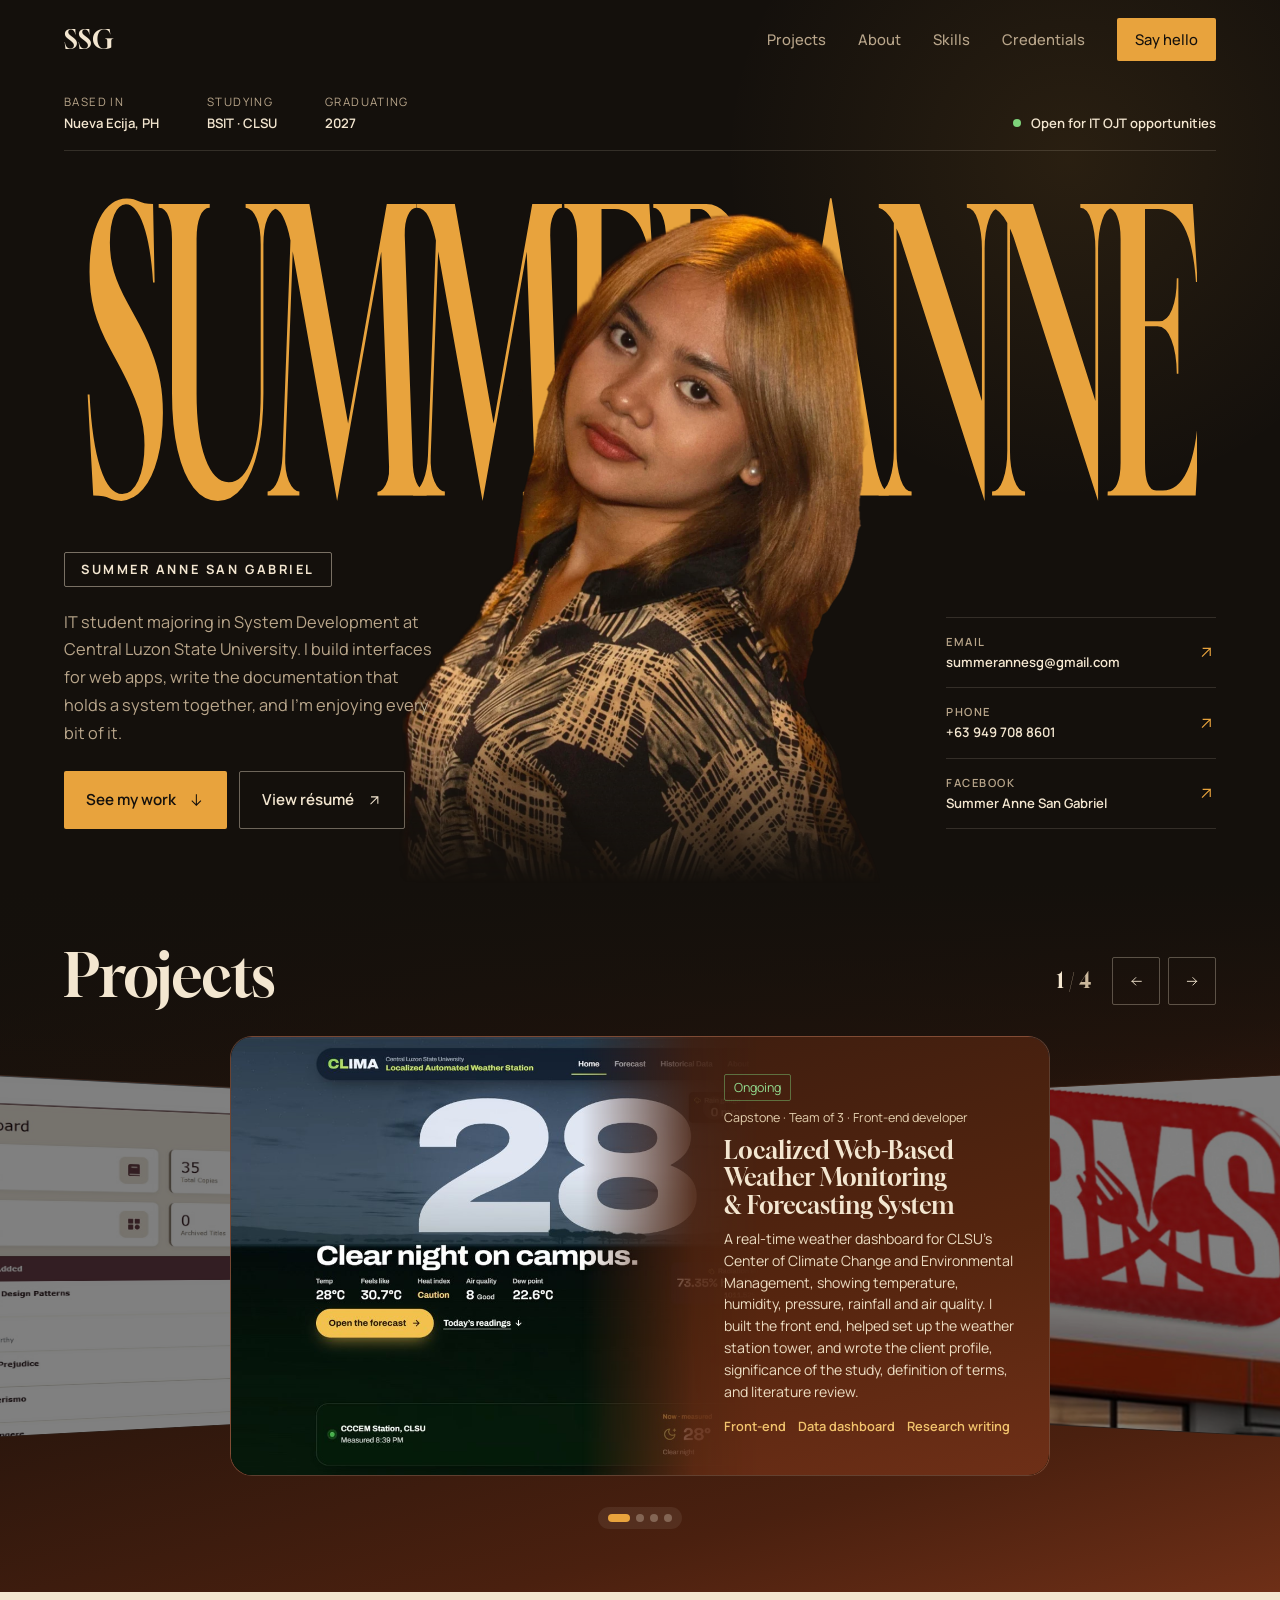
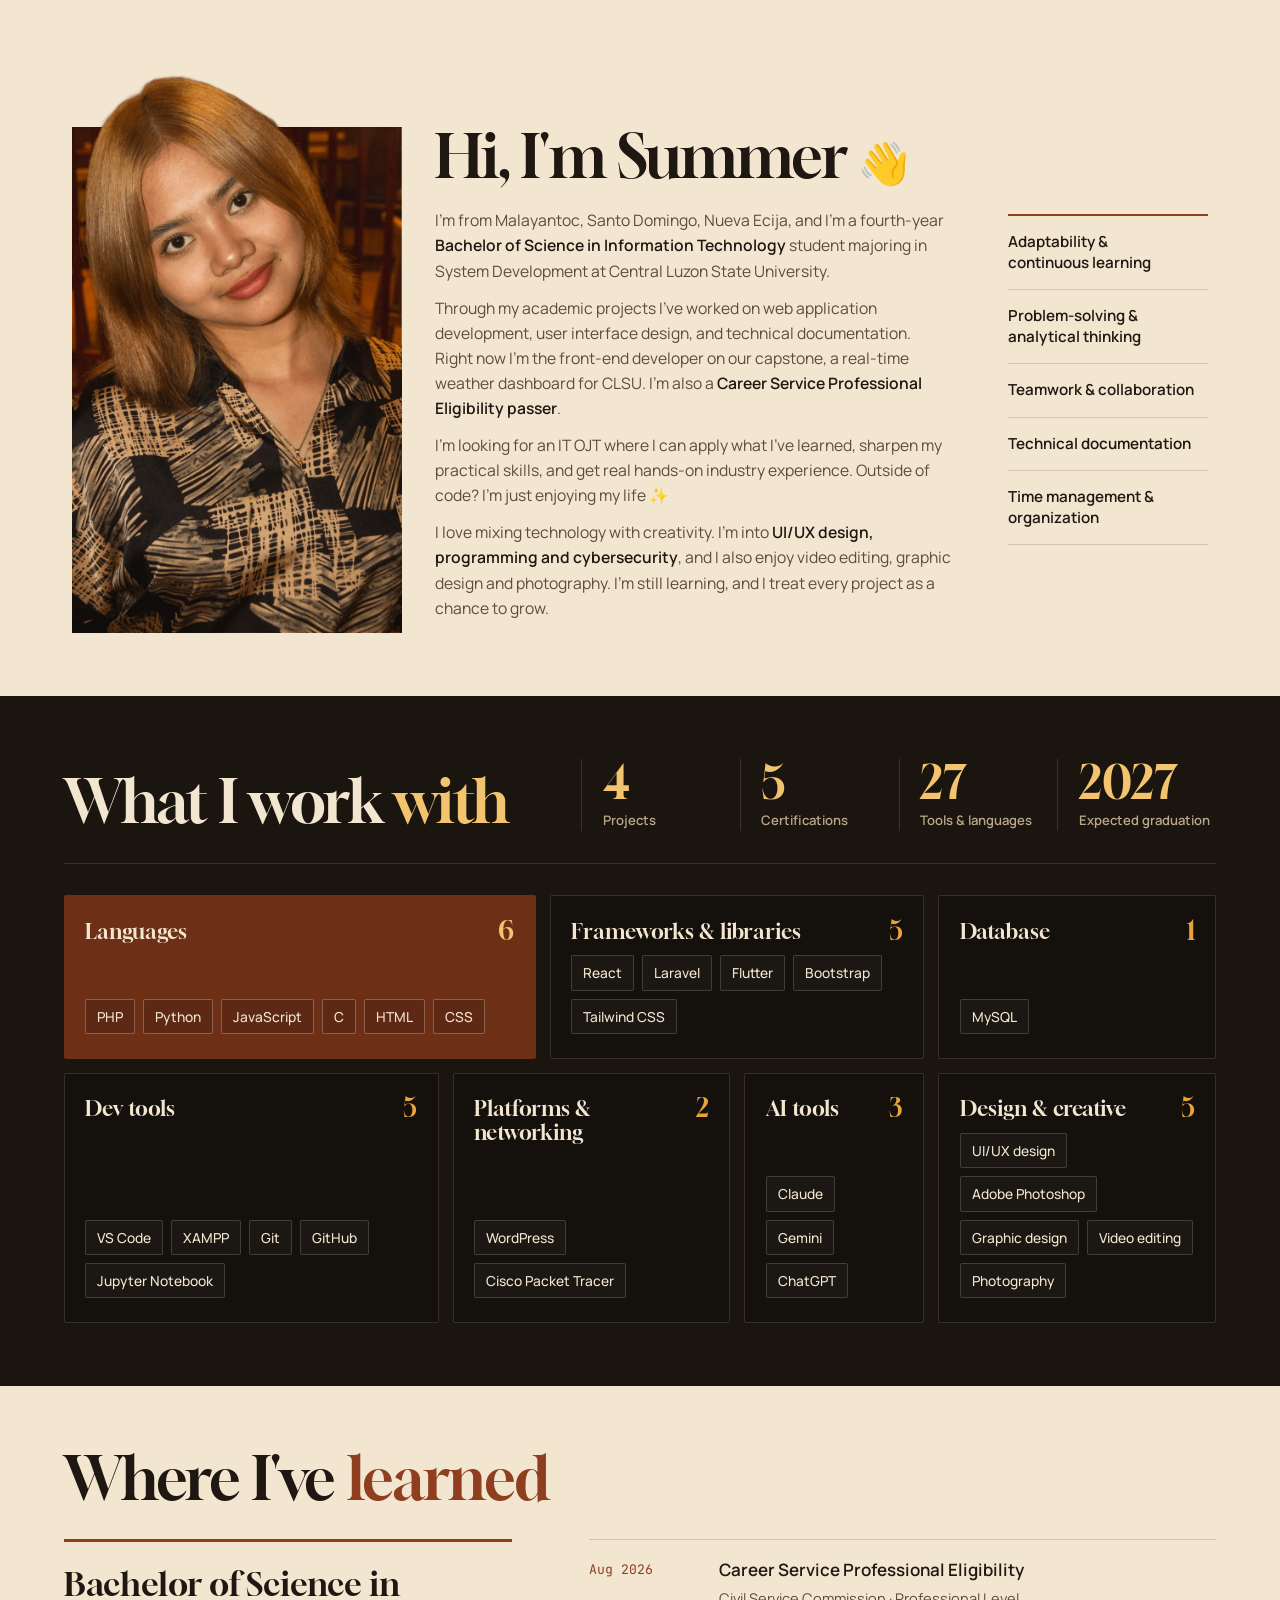
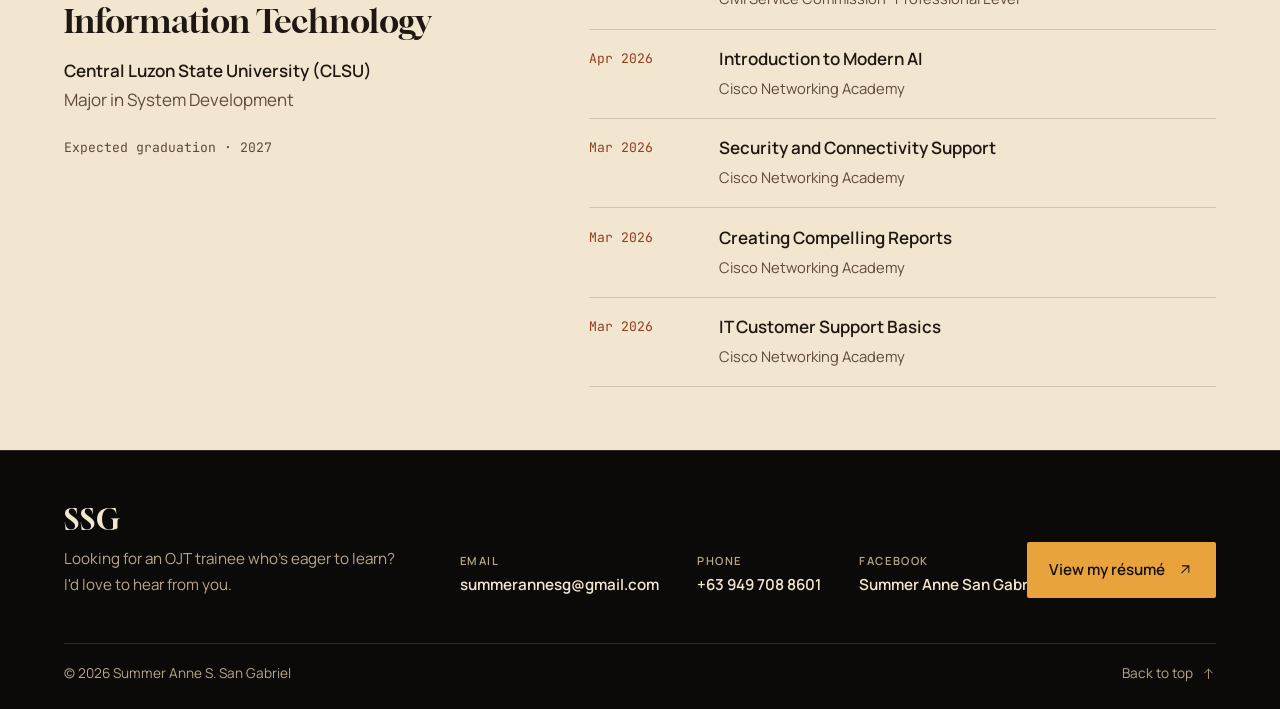
==== public/index.html @ ed19dad7 "." ====
<!doctype html>
<html lang="en">
<head>
  <meta charset="utf-8" />
  <meta name="viewport" content="width=device-width, initial-scale=1" />
  <title>Summer Anne San Gabriel — IT Student</title>
  <meta name="description" content="Portfolio of Summer Anne S. San Gabriel, 4th-year BS Information Technology student (System Development) at Central Luzon State University." />
  <meta property="og:title" content="Summer Anne San Gabriel — IT Student" />
  <meta property="og:description" content="Front-end developer in the making. BSIT, Central Luzon State University." />
  <meta property="og:image" content="images/hero.jpg" />
  <meta name="theme-color" content="#14100c" />
  <link rel="icon" href="data:image/svg+xml,<svg xmlns='http://www.w3.org/2000/svg' viewBox='0 0 64 64'><rect width='64' height='64' rx='14' fill='%2314100c'/><text x='50%25' y='58%25' text-anchor='middle' dominant-baseline='middle' font-family='Georgia,serif' font-size='38' fill='%23e8a33d'>S</text></svg>" />
  <link rel="preconnect" href="https://fonts.googleapis.com" />
  <link rel="preconnect" href="https://fonts.gstatic.com" crossorigin />
  <link href="https://fonts.googleapis.com/css2?family=Gloock&family=Manrope:wght@400;500;600;700&family=JetBrains+Mono:wght@400;500&display=swap" rel="stylesheet" />
  <link rel="stylesheet" href="style.css" />
  <script>document.documentElement.classList.add("js");</script>
</head>
<body>
  <!-- drawn icon set: one 1.5px stroke throughout -->
  <svg width="0" height="0" style="position:absolute" aria-hidden="true">
    <symbol id="i-ne" viewBox="0 0 24 24"><path d="M7 17 17 7M8 7h9v9" fill="none" stroke="currentColor" stroke-width="1.5" stroke-linecap="square"/></symbol>
    <symbol id="i-down" viewBox="0 0 24 24"><path d="M12 4v15M6 13l6 6 6-6" fill="none" stroke="currentColor" stroke-width="1.5" stroke-linecap="square"/></symbol>
    <symbol id="i-up" viewBox="0 0 24 24"><path d="M12 20V5M6 11l6-6 6 6" fill="none" stroke="currentColor" stroke-width="1.5" stroke-linecap="square"/></symbol>
    <symbol id="i-left" viewBox="0 0 24 24"><path d="M20 12H5M11 6l-6 6 6 6" fill="none" stroke="currentColor" stroke-width="1.5" stroke-linecap="square"/></symbol>
    <symbol id="i-right" viewBox="0 0 24 24"><path d="M4 12h15M13 6l6 6-6 6" fill="none" stroke="currentColor" stroke-width="1.5" stroke-linecap="square"/></symbol>
  </svg>

  <a class="skip" href="#projects">Skip to content</a>

  <header class="nav" id="nav">
    <a href="#top" class="brand" aria-label="Summer Anne San Gabriel, back to top">SSG</a>
    <button class="menu-btn" id="menuBtn" aria-label="Open menu" aria-expanded="false" aria-controls="links"><span></span><span></span></button>
    <nav class="links" id="links" aria-label="Main">
      <a href="#projects">Projects</a>
      <a href="#about">About</a>
      <a href="#skills">Skills</a>
      <a href="#credentials">Credentials</a>
      <a href="#contact" class="nav-cta">Say hello</a>
    </nav>
  </header>

  <main id="top">
    <!-- HERO: lantern night -->
    <section class="hero" aria-labelledby="hero-name">
      <dl class="meta">
        <div><dt>Based in</dt><dd>Nueva Ecija, PH</dd></div>
        <div><dt>Studying</dt><dd>BSIT · CLSU</dd></div>
        <div><dt>Graduating</dt><dd>2027</dd></div>
        <div class="status"><dt class="sr-only">Status</dt><dd><span class="dot" aria-hidden="true"></span>Open for IT OJT opportunities</dd></div>
      </dl>

      <div class="hero-title">
      <h1 id="hero-name" class="hero-name">
        <span class="wordmark" aria-hidden="true"><span class="wm-line"><span>S</span><span>U</span><span>M</span><span>M</span><span>E</span><span>R</span></span><span class="wm-line"><span>A</span><span>N</span><span>N</span><span>E</span></span></span>
        <span class="sr-only">Summer Anne San Gabriel</span>
      </h1>
      </div>

      <figure class="hero-photo">
        <img src="images/hero-portrait-2.webp" alt="Summer Anne looking over her shoulder in a black and gold patterned shirt" width="890" height="1235" fetchpriority="high" />
      </figure>

      <ul class="hero-contact" aria-label="Contact shortcuts">
        <li><a href="mailto:summerannesg@gmail.com"><span>Email</span><strong>summerannesg@gmail.com</strong><svg class="ico"><use href="#i-ne"/></svg></a></li>
        <li><a href="tel:+639497088601"><span>Phone</span><strong>+63 949 708 8601</strong><svg class="ico"><use href="#i-ne"/></svg></a></li>
        <li><a href="https://www.facebook.com/summeeerrr" target="_blank" rel="noopener"><span>Facebook</span><strong>Summer Anne San Gabriel</strong><svg class="ico"><use href="#i-ne"/></svg><span class="sr-only"> (opens in a new tab)</span></a></li>
      </ul>

      <div class="hero-copy">
        <p class="title-card" aria-hidden="true">Summer Anne San Gabriel</p>
        <p class="lede">IT student majoring in System Development at Central Luzon State University. I build interfaces for web apps, write the documentation that holds a system together, and I'm enjoying every bit of it.</p>
        <div class="cta">
          <a href="#projects" class="btn btn-solid">See my work <svg class="ico"><use href="#i-down"/></svg></a>
          <a href="SummerAnne_SanGabriel_Resume.pdf" class="btn btn-line" target="_blank" rel="noopener">View résumé <svg class="ico"><use href="#i-ne"/></svg><span class="sr-only"> (opens in a new tab)</span></a>
        </div>
      </div>
    </section>

    <!-- PROJECTS: coverflow card slider -->
    <section class="projects" id="projects" aria-labelledby="projects-h">
      <div class="sec-row">
        <h2 id="projects-h" class="reveal">Projects</h2>
        <div class="slider-controls">
          <p class="slide-count" aria-live="polite"><span id="slideNow">1</span> / 4</p>
          <div class="arrows">
            <button class="arrow" id="slidePrev" aria-label="Previous project" aria-controls="stage"><svg class="ico"><use href="#i-left"/></svg></button>
            <button class="arrow" id="slideNext" aria-label="Next project" aria-controls="stage"><svg class="ico"><use href="#i-right"/></svg></button>
          </div>
        </div>
      </div>
      <div class="stage" id="stage" tabindex="0" aria-roledescription="carousel" aria-label="Projects. Use the arrow keys to move between them.">
        <article class="pcard" role="group" aria-roledescription="slide" aria-label="1 of 4">
          <div class="shot shot-wide"><img src="images/projects/weather.jpg" alt="CLIMA weather dashboard showing live campus readings" loading="lazy" /></div>
          <div class="pcard-body">
            <p class="pmeta"><span class="tag">Ongoing</span> Capstone · Team of 3 · Front-end developer</p>
            <h3>Localized Web-Based Weather Monitoring &amp; Forecasting System</h3>
            <p>A real-time weather dashboard for CLSU's Center of Climate Change and Environmental Management, showing temperature, humidity, pressure, rainfall and air quality. I built the front end, helped set up the weather station tower, and wrote the client profile, significance of the study, definition of terms, and literature review.</p>
            <ul class="stack"><li>Front-end</li><li>Data dashboard</li><li>Research writing</li></ul>
          </div>
        </article>
        <article class="pcard" role="group" aria-roledescription="slide" aria-label="2 of 4">
          <div class="shot"><img src="images/projects/rms.jpg" alt="RMS restaurant logo on a storefront" loading="lazy" /></div>
          <div class="pcard-body">
            <p class="pmeta">Academic · Team of 3 · Sep 2026</p>
            <h3>Basic Restaurant Management System</h3>
            <p>Helped develop the user interface of a restaurant management app, working with my teammates on its implementation.</p>
            <ul class="stack"><li>React</li><li>Laravel</li></ul>
          </div>
        </article>
        <article class="pcard" role="group" aria-roledescription="slide" aria-label="3 of 4">
          <div class="shot shot-type" aria-hidden="true"><span>SRS</span><small>12 modules</small></div>
          <div class="pcard-body">
            <p class="pmeta">SCRUM · Team of 7 · Oct 2025</p>
            <h3>RCRAO Accounting System</h3>
            <p>Documented the System Features section of the SRS for 12 modules, from login with account lockout and role-based access to PDF reports and automated backup.</p>
            <ul class="stack"><li>PHP</li><li>MySQL</li><li>Bootstrap</li><li>Documentation</li></ul>
          </div>
        </article>
        <article class="pcard" role="group" aria-roledescription="slide" aria-label="4 of 4">
          <div class="shot shot-fit"><img src="images/projects/library-dashboard.jpg" alt="Library Management System dashboard with book counts, recently added titles and titles by category" loading="lazy" width="1690" height="823" /></div>
          <div class="pcard-body">
            <p class="pmeta">Individual · Feb 2025</p>
            <h3>Basic Library Management System</h3>
            <p>A PHP library system I built on my own, with login, book management (CRUD), archiving, search and PDF generation.</p>
            <ul class="stack"><li>PHP</li><li>MySQL</li><li>Bootstrap</li></ul>
          </div>
        </article>
      </div>
      <div class="dots" role="group" aria-label="Choose a project"><button class="pip" type="button" aria-label="Show project 1"></button><button class="pip" type="button" aria-label="Show project 2"></button><button class="pip" type="button" aria-label="Show project 3"></button><button class="pip" type="button" aria-label="Show project 4"></button></div>
    </section>

    <!-- ABOUT: first daylight band -->
    <section class="about band-day" id="about" aria-labelledby="about-h">
      <figure class="about-photo reveal">
        <img class="pop-frame" src="images/about.jpg" alt="" loading="lazy" width="1000" height="1500" />
        <img class="pop-cut" src="images/about-cutout.webp" alt="Smiling portrait of Summer Anne" loading="lazy" width="1000" height="1500" />
      </figure>
      <div class="about-text">
        <h2 id="about-h" class="reveal">Hi, I'm Summer <span class="wave" aria-hidden="true">👋</span></h2>
        <p>I'm from Malayantoc, Santo Domingo, Nueva Ecija, and I'm a fourth-year <strong>Bachelor of Science in Information Technology</strong> student majoring in System Development at Central Luzon State University.</p>
        <p>Through my academic projects I've worked on web application development, user interface design, and technical documentation. Right now I'm the front-end developer on our capstone, a real-time weather dashboard for CLSU. I'm also a <strong>Career Service Professional Eligibility passer</strong>.</p>
        <p>I'm looking for an IT OJT where I can apply what I've learned, sharpen my practical skills, and get real hands-on industry experience. Outside of code? I'm just enjoying my life ✨</p>
        <p>I love mixing technology with creativity. I'm into <strong>UI/UX design, programming and cybersecurity</strong>, and I also enjoy video editing, graphic design and photography. I'm still learning, and I treat every project as a chance to grow.</p>
      </div>
      <ul class="traits">
        <li>Adaptability &amp; continuous learning</li>
        <li>Problem-solving &amp; analytical thinking</li>
        <li>Teamwork &amp; collaboration</li>
        <li>Technical documentation</li>
        <li>Time management &amp; organization</li>
        </ul>
    </section>

    <!-- SKILLS + real counts -->
    <section class="skills" id="skills" aria-labelledby="skills-h">
      <div class="skills-top">
        <h2 id="skills-h" class="reveal">What I work <em>with</em></h2>
        <dl class="counts" aria-label="At a glance">
          <div><dt>Projects</dt><dd>4</dd></div>
          <div><dt>Certifications</dt><dd>5</dd></div>
          <div><dt>Tools &amp; languages</dt><dd>27</dd></div>
          <div><dt>Expected graduation</dt><dd>2027</dd></div>
        </dl>
      </div>
      <div class="bento-grid">
        <article class="bento b-lang"><h3>Languages</h3><p class="bento-n" aria-hidden="true">6</p><ul class="tags"><li>PHP</li><li>Python</li><li>JavaScript</li><li>C</li><li>HTML</li><li>CSS</li></ul></article>
        <article class="bento b-fw"><h3>Frameworks &amp; libraries</h3><p class="bento-n" aria-hidden="true">5</p><ul class="tags"><li>React</li><li>Laravel</li><li>Flutter</li><li>Bootstrap</li><li>Tailwind CSS</li></ul></article>
        <article class="bento b-db"><h3>Database</h3><p class="bento-n" aria-hidden="true">1</p><ul class="tags"><li>MySQL</li></ul></article>
        <article class="bento b-dev"><h3>Dev tools</h3><p class="bento-n" aria-hidden="true">5</p><ul class="tags"><li>VS Code</li><li>XAMPP</li><li>Git</li><li>GitHub</li><li>Jupyter Notebook</li></ul></article>
        <article class="bento b-plat"><h3>Platforms &amp; networking</h3><p class="bento-n" aria-hidden="true">2</p><ul class="tags"><li>WordPress</li><li>Cisco Packet Tracer</li></ul></article>
        <article class="bento b-ai"><h3>AI tools</h3><p class="bento-n" aria-hidden="true">3</p><ul class="tags"><li>Claude</li><li>Gemini</li><li>ChatGPT</li></ul></article>
        <article class="bento b-design"><h3>Design &amp; creative</h3><p class="bento-n" aria-hidden="true">5</p><ul class="tags"><li>UI/UX design</li><li>Adobe Photoshop</li><li>Graphic design</li><li>Video editing</li><li>Photography</li></ul></article>
      </div>
    </section>

    <!-- CREDENTIALS: second daylight band -->
    <section class="credentials band-day" id="credentials" aria-labelledby="cred-h">
      <h2 id="cred-h" class="reveal">Where I've <em>learned</em></h2>
      <div class="cred-grid">
        <article class="edu reveal">
          <h3>Bachelor of Science in Information Technology</h3>
          <p class="school">Central Luzon State University (CLSU)</p>
          <p>Major in System Development</p>
          <p class="grad">Expected graduation · 2027</p>
        </article>
        <ol class="timeline">
          <li><time datetime="2026-08">Aug 2026</time><div><strong>Career Service Professional Eligibility</strong><span>Civil Service Commission · Professional Level</span></div></li>
          <li><time datetime="2026-04">Apr 2026</time><div><strong>Introduction to Modern AI</strong><span>Cisco Networking Academy</span></div></li>
          <li><time datetime="2026-03">Mar 2026</time><div><strong>Security and Connectivity Support</strong><span>Cisco Networking Academy</span></div></li>
          <li><time datetime="2026-03">Mar 2026</time><div><strong>Creating Compelling Reports</strong><span>Cisco Networking Academy</span></div></li>
          <li><time datetime="2026-03">Mar 2026</time><div><strong>IT Customer Support Basics</strong><span>Cisco Networking Academy</span></div></li>
        </ol>
      </div>
    </section>

  </main>

  <!-- FOOTER: contact details and résumé -->
  <footer class="footer" id="contact" aria-label="Contact">
    <div class="footer-top">
      <div class="footer-intro">
        <p class="foot-mark" aria-hidden="true">SSG</p>
        <p class="foot-lede">Looking for an OJT trainee who's eager to learn? I'd love to hear from you.</p>
      </div>
      <ul class="foot-links">
        <li><a href="mailto:summerannesg@gmail.com"><span>Email</span><strong>summerannesg@gmail.com</strong></a></li>
        <li><a href="tel:+639497088601"><span>Phone</span><strong>+63 949 708 8601</strong></a></li>
        <li><a href="https://www.facebook.com/summeeerrr" target="_blank" rel="noopener"><span>Facebook</span><strong>Summer Anne San Gabriel</strong><span class="sr-only"> (opens in a new tab)</span></a></li>
      </ul>
      <a href="SummerAnne_SanGabriel_Resume.pdf" class="btn btn-solid foot-cv" target="_blank" rel="noopener">View my résumé <svg class="ico"><use href="#i-ne"/></svg><span class="sr-only"> (opens in a new tab)</span></a>
    </div>
    <div class="footer-bar">
      <p>© <span id="year">2026</span> Summer Anne S. San Gabriel</p>
      <a href="#top">Back to top <svg class="ico"><use href="#i-up"/></svg></a>
    </div>
  </footer>

  <script src="script.js"></script>
</body>
</html>
---- public/style.css ----
/* ===== Golden-hour palette, pulled from the photos ===== */
:root {
  /* night */
  --night: #14100c;        /* espresso night */
  --night-2: #1b1510;
  --night-3: #0c0a08;      /* night street */
  --cream: #f3e6d0;        /* shirt print cream */
  --muted: #b9a68b;
  --amber: #e8a33d;        /* lantern glow */
  --gold: #f2c46d;         /* her hair */
  --line: rgba(243, 230, 208, 0.14);
  /* day */
  --day: #f3e6d0;
  --day-ink: #1f1711;
  --day-muted: #5e4a37;
  --rust: #b5532c;         /* lipstick / wood */
  --rust-ink: #8f3e1f;     /* rust that reads on cream */
  --day-line: rgba(31, 23, 17, 0.16);
  --day-warm: #ead7b8;     /* sunlit stone, the contact photo's ground */
  --ember: #6e2f17;        /* deep rust band */

  --display: "Gloock", Georgia, serif;
  --sans: "Manrope", system-ui, sans-serif;
  --mono: "JetBrains Mono", ui-monospace, monospace;
  --pad: clamp(20px, 5vw, 80px);
  --max: 1440px;
  --ease: cubic-bezier(.16, 1, .3, 1);
  --sec-y: clamp(40px, 7svh, 84px);  /* section padding scales with screen height so each band fits one screen */
}

* { box-sizing: border-box; margin: 0; padding: 0; }
html { scroll-behavior: smooth; scroll-padding-top: 64px; overflow-x: clip; scrollbar-color: var(--amber) var(--night-3); }
body {
  background: var(--night);
  color: var(--cream);
  font-family: var(--sans);
  font-size: 17px;
  line-height: 1.7;
  overflow-x: clip;
  -webkit-font-smoothing: antialiased;
}
img { display: block; max-width: 100%; height: auto; }
p, li, dd { text-wrap: pretty; }
a { color: inherit; text-decoration: none; }
ul, ol { list-style: none; }
em { font-style: normal; color: var(--gold); }
strong { font-weight: 600; }
::selection { background: var(--amber); color: var(--night); }
:focus-visible { outline: 2px solid var(--amber); outline-offset: 3px; }
.band-day :focus-visible { outline-color: var(--rust-ink); }
.sr-only { position: absolute; width: 1px; height: 1px; overflow: hidden; clip: rect(0 0 0 0); white-space: nowrap; }
.skip { position: absolute; left: 12px; top: -60px; z-index: 200; background: var(--amber); color: var(--night); padding: 10px 16px; font-weight: 600; }
.skip:focus { top: 12px; }
.ico { width: 1.1em; height: 1.1em; flex: none; }

h1, h2, h3, h4 { text-wrap: balance; }
h2 {
  font-family: var(--display); font-weight: 400;
  font-size: clamp(2.2rem, min(4.6vw, 8.5svh), 4.25rem); line-height: 1; letter-spacing: -.02em;
}

/* ===== Nav ===== */
.nav {
  position: fixed; top: 0; left: 0; right: 0; z-index: 50;
  display: flex; align-items: center; justify-content: space-between;
  padding: 18px var(--pad);
  transition: background .4s var(--ease), padding .4s var(--ease), border-color .4s;
  border-bottom: 1px solid transparent;
}
.nav.scrolled {
  background: rgba(20, 16, 12, .9);
  backdrop-filter: blur(10px); -webkit-backdrop-filter: blur(10px);
  border-color: var(--line); padding-block: 12px;
}
.brand { font-family: var(--display); font-size: 1.6rem; line-height: 1; letter-spacing: .04em; color: var(--cream); }
.brand:hover { color: var(--gold); }
.links { display: flex; gap: 32px; align-items: center; font-size: .92rem; font-weight: 500; }
.links a { color: var(--muted); transition: color .2s; text-underline-offset: 6px; }
.links a:hover { color: var(--cream); text-decoration: underline; text-decoration-color: var(--amber); }
.links .nav-cta { color: var(--night); background: var(--amber); padding: 9px 18px; border-radius: 2px; }
.links .nav-cta:hover { color: var(--night); background: var(--gold); text-decoration: none; }
.menu-btn { display: none; background: none; border: 0; width: 40px; height: 40px; cursor: pointer; position: relative; }
.menu-btn span { position: absolute; left: 8px; right: 8px; height: 2px; background: var(--cream); transition: transform .3s var(--ease), top .3s var(--ease); }
.menu-btn span:first-child { top: 15px; } .menu-btn span:last-child { top: 24px; }
.menu-btn[aria-expanded="true"] span:first-child { top: 19px; transform: rotate(45deg); }
.menu-btn[aria-expanded="true"] span:last-child { top: 19px; transform: rotate(-45deg); }

/* ===== Buttons ===== */
.btn {
  display: inline-flex; align-items: center; gap: 12px;
  padding: 15px 22px; border-radius: 2px; font-weight: 600; font-size: .95rem;
  transition: background .25s, color .25s, border-color .25s;
}
.btn .ico { transition: transform .35s var(--ease); }
.btn:hover .ico { transform: translateY(3px); }
.btn-solid { background: var(--amber); color: var(--night); }
.btn-solid:hover { background: var(--gold); }
.btn-line { border: 1px solid rgba(243, 230, 208, .4); color: var(--cream); }
.btn-line:hover { border-color: var(--gold); color: var(--gold); }

/* ===== Hero: lantern night ===== */
.hero {
  position: relative; max-width: var(--max); margin-inline: auto;
  padding: 76px var(--pad) 0;
  display: grid; grid-template-columns: repeat(12, minmax(0, 1fr)); column-gap: 24px;
  grid-template-rows: auto auto auto 1fr;
  align-content: start;
}
.hero::before { /* the lantern's spill, warm and off-center like the photo */
  content: ""; position: absolute; inset: 0 0 0 auto; width: 55%; z-index: -1;
  background: radial-gradient(70% 55% at 70% 18%, rgba(232, 163, 61, .10), transparent 70%);
}
.meta {
  grid-column: 1 / -1; display: flex; flex-wrap: wrap; gap: 12px 48px;
  padding: 16px 0; border-bottom: 1px solid var(--line); margin-bottom: clamp(18px, 2.4vw, 32px);
  font-size: .82rem;
}
.meta dt { color: var(--muted); font-size: .72rem; text-transform: uppercase; letter-spacing: .12em; }
.meta dd { color: var(--cream); font-weight: 600; }
.meta .status { margin-left: auto; align-self: end; }
.meta .status dd { display: inline-flex; align-items: center; gap: 10px; }
.dot { width: 8px; height: 8px; border-radius: 50%; background: #7ed37a; }

.hero-title { /* the wordmark and San Gabriel travel together; San Gabriel hangs off the wordmark's right end */
  grid-column: 1 / -1; grid-row: 2; justify-self: center;
  display: flex; flex-direction: column; align-items: flex-end;
}
.hero-name { position: relative; z-index: 1; font-weight: 400; text-align: center; }
.wordmark { /* SUMMER ANNE on one line across the hero, sized by width or height, whichever is tighter */
  display: block; font-family: var(--display); color: var(--amber); white-space: nowrap;
  font-size: clamp(3.5rem, min(12.4vw, 25svh), 11.2rem); line-height: .8; letter-spacing: -.035em;
  /* stretched tall so the name reaches down to the description; script.js measures the gap and sets --sy */
  transform: scaleY(var(--sy, 1)); transform-origin: center top; margin-bottom: var(--wm-extra, 0px);
}
.wm-line { display: inline-block; overflow: hidden; padding-top: .04em; white-space: nowrap; }
.wm-line + .wm-line { margin-left: .14em; }
.wm-line span { display: inline-block; }

.hero-photo { /* cutout portrait centred in front of the wordmark, like a magazine cover */
  grid-column: 4 / 10; grid-row: 2 / 5; position: relative; z-index: 2;
  margin-top: clamp(16px, 3.5svh, 40px); align-self: end; justify-self: center;
}
.hero-photo img {
  display: block; height: calc(100svh - 230px); min-height: 380px; max-height: 760px; width: auto; max-width: 100%;
  object-fit: contain; object-position: center bottom;
  /* shoulders dissolve into the night so the hero flows into Projects */
  -webkit-mask-image: linear-gradient(#000 76%, transparent 100%); mask-image: linear-gradient(#000 76%, transparent 100%);
}
.title-card { /* outlined name plate sitting on top of the description */
  display: inline-block; margin-bottom: clamp(14px, 2.4svh, 22px);
  padding: 9px 16px; border: 1px solid rgba(243, 230, 208, .45); border-radius: 2px; background: transparent;
  font-family: var(--sans); font-weight: 700; font-size: .8rem; line-height: 1.2;
  letter-spacing: .2em; text-transform: uppercase; color: var(--cream); white-space: nowrap;
}
.hero-copy { grid-column: 1 / 5; grid-row: 3 / 5; align-self: end; position: relative; z-index: 3; margin-bottom: clamp(32px, 6svh, 64px); }
.hero-contact { /* contact shortcuts, mirroring the description on the left */
  grid-column: 10 / -1; grid-row: 3 / 5; align-self: end; justify-self: end; position: relative; z-index: 3;
  width: min(100%, 290px); margin-bottom: clamp(32px, 6svh, 64px); border-top: 1px solid var(--line);
}
.hero-contact a {
  display: grid; grid-template-columns: 1fr auto; column-gap: 12px; align-items: center;
  padding: clamp(9px, 1.6svh, 14px) 0; border-bottom: 1px solid var(--line); transition: color .25s;
}
.hero-contact span { grid-column: 1; font-size: .7rem; font-weight: 600; text-transform: uppercase; letter-spacing: .14em; color: var(--muted); }
.hero-contact strong { grid-column: 1; font-weight: 600; font-size: clamp(.82rem, 1vw, .92rem); color: var(--cream); white-space: nowrap; transition: color .25s; }
.hero-contact .ico { grid-column: 2; grid-row: 1 / 3; color: var(--amber); transition: transform .35s var(--ease); }
.hero-contact a:hover strong { color: var(--gold); }
.hero-contact a:hover .ico { transform: translate(3px, -3px); }
.lede { max-width: 30em; color: var(--muted); font-size: 1.02rem; margin-bottom: 24px; }
.cta { display: flex; flex-wrap: wrap; gap: 12px; }

/* short laptop screens: keep the cover and both actions above the fold */
@media (min-width: 961px) and (max-height: 780px) {
  .hero { padding-top: 68px; }
  .meta { padding-block: 12px; margin-bottom: 14px; }
  .lede { margin-bottom: 18px; font-size: .98rem; }
}

/* load moment: wordmark rises letter by letter, portrait rises into the light */
@media (prefers-reduced-motion: no-preference) {
  .wm-line span { animation: rise 1.1s var(--ease) both; }
  .wm-line span:nth-child(2) { animation-delay: .06s; }
  .wm-line span:nth-child(3) { animation-delay: .12s; }
  .wm-line span:nth-child(4) { animation-delay: .18s; }
  .wm-line span:nth-child(5) { animation-delay: .24s; }
  .wm-line span:nth-child(6) { animation-delay: .30s; }
  .wm-line + .wm-line span { animation-delay: .36s; }
  .wm-line + .wm-line span:nth-child(2) { animation-delay: .42s; }
  .wm-line + .wm-line span:nth-child(3) { animation-delay: .48s; }
  .wm-line + .wm-line span:nth-child(4) { animation-delay: .54s; }
  .hero-photo img { animation: settle 1.6s var(--ease) both; }
  .title-card, .lede, .cta { animation: fade 1s var(--ease) .55s both; }
  .lede { animation-delay: .65s; } .cta { animation-delay: .75s; }
}
@keyframes rise { from { transform: translateY(105%); } to { transform: none; } }
@keyframes settle { from { transform: translateY(4%); filter: brightness(.55); } to { transform: none; filter: none; } }
@keyframes fade { from { opacity: 0; transform: translateY(14px); } to { opacity: 1; transform: none; } }

/* ===== Daylight bands ===== */
.band-day { background: var(--day); color: var(--day-ink); }
.band-day em { color: var(--rust-ink); }
.band-day ::selection { background: var(--rust-ink); color: var(--day); }

/* About */
.about { /* photo left, story in the middle, strengths on the right; centred as one block */
  display: grid; grid-template-columns: minmax(0, 390px) minmax(0, 560px) minmax(0, 240px); justify-content: center;
  gap: clamp(28px, 3.4vw, 64px); align-items: center;
  padding: calc(var(--sec-y) + clamp(40px, 8svh, 80px)) var(--pad) var(--sec-y); /* room for the head that pops above the frame */
}
.about-photo img { width: 100%; object-fit: cover; object-position: center 22%; }
/* pop-out: the photo's own background is the frame, cut lower; the cutout of her sits on top, so her head rises out of it */
/* the frame matches the description's height exactly; both layers share one taller box so the cutout's head rises above it */
.about-photo { position: relative; align-self: stretch; min-height: 320px; }
.about-photo .pop-frame, .about-photo .pop-cut { position: absolute; left: 0; right: 0; bottom: 0; top: -26%; height: 126%; }
.about-photo .pop-frame { clip-path: inset(20.635% 0 0 0); } /* 26 / 126: the visible frame starts at the description's top */
.about-photo img { object-position: center 4%; }
.about-text { max-width: 560px; }
@media (min-width: 961px) and (max-width: 1400px) {
  .about { grid-template-columns: minmax(0, 330px) minmax(0, 540px) minmax(0, 200px); gap: clamp(26px, 2.6vw, 40px); }
}
.about-text p { max-width: 62ch; }
.about-text h2 { margin-bottom: clamp(16px, 2.5svh, 26px); }
.about-text p { color: var(--day-muted); margin-bottom: 12px; font-size: .98rem; line-height: 1.6; }
.about-text strong { color: var(--day-ink); }
.wave { display: inline-block; font-size: .7em; transform-origin: 70% 70%; }
@media (prefers-reduced-motion: no-preference) {
  .about-text h2.in .wave { animation: wave 1.8s ease-in-out .4s 2; }
}
@keyframes wave { 0%, 60%, 100% { transform: rotate(0); } 10%, 30% { transform: rotate(14deg); } 20% { transform: rotate(-8deg); } }
.traits { align-self: center; border-top: 2px solid var(--rust-ink); }
.traits li { padding: clamp(10px, 1.8svh, 16px) 0; border-bottom: 1px solid var(--day-line); font-weight: 600; font-size: .95rem; line-height: 1.35; color: var(--day-ink); }

/* ===== Skills: heading + real counts on top, tool groups in columns ===== */
.skills { background: var(--night-2); padding: var(--sec-y) var(--pad); }
.skills > * { max-width: var(--max); margin-inline: auto; }
.skills-top {
  display: grid; grid-template-columns: minmax(0, 5fr) minmax(0, 7fr); gap: 24px clamp(32px, 5vw, 80px);
  align-items: end; padding-bottom: clamp(20px, 3.5svh, 36px); margin-bottom: clamp(20px, 3.5svh, 36px);
  border-bottom: 1px solid var(--line);
}
.counts { display: grid; grid-template-columns: repeat(4, minmax(0, 1fr)); }
.counts div { display: flex; flex-direction: column-reverse; gap: 4px; padding-left: clamp(12px, 1.6vw, 24px); border-left: 1px solid var(--line); }
.counts dd { font-family: var(--display); font-size: clamp(2rem, min(3.6vw, 7svh), 3.4rem); line-height: 1; color: var(--gold); font-variant-numeric: lining-nums; }
.counts dt { font-size: .82rem; font-weight: 600; color: var(--muted); }
.bento-grid {
  display: grid; grid-template-columns: repeat(12, minmax(0, 1fr)); gap: 14px;
}
.bento {
  position: relative; display: flex; flex-direction: column; gap: 12px;
  background: var(--night); border: 1px solid var(--line); border-radius: 2px;
  padding: clamp(16px, 2.6svh, 24px) clamp(16px, 1.6vw, 24px); transition: border-color .3s;
}
.bento:hover { border-color: rgba(232, 163, 61, .45); }
.bento h3 { font-family: var(--display); font-weight: 400; font-size: 1.3rem; line-height: 1.15; color: var(--cream); padding-right: 2.5em; }
.bento-n { position: absolute; top: clamp(14px, 2.4svh, 22px); right: clamp(16px, 1.6vw, 24px); font-family: var(--display); font-size: 1.6rem; line-height: 1; color: var(--amber); }
.tags { display: flex; flex-wrap: wrap; gap: 8px; margin-top: auto; }
.tags li { padding: 5px 11px; border: 1px solid rgba(243, 230, 208, .18); border-radius: 2px; font-size: .86rem; font-weight: 500; color: var(--cream); background: rgba(243, 230, 208, .03); }
/* sizes follow how much each group holds */
.b-lang   { grid-column: span 5; background: var(--ember); border-color: transparent; }
.b-lang .bento-n { color: var(--gold); }
.b-lang .tags li { border-color: rgba(243, 230, 208, .3); background: rgba(20, 16, 12, .18); }
.b-fw     { grid-column: span 4; }
.b-db     { grid-column: span 3; }
.b-dev    { grid-column: span 4; }
.b-plat   { grid-column: span 3; }
.b-ai     { grid-column: span 2; }
.b-design { grid-column: span 3; }

/* ===== Projects: card slider ===== */
.projects {
  /* starts exactly on the hero's espresso so the two sections read as one surface, then warms toward ember */
  background:
    linear-gradient(180deg, var(--night) 0%, rgba(20, 16, 12, 0) 30%),
    linear-gradient(165deg, var(--night) 0%, #24140c 45%, #4a200f 80%, var(--ember) 100%);
  padding: var(--sec-y) var(--pad);
}
.projects > * { max-width: var(--max); margin-inline: auto; }
.sec-row { display: flex; flex-wrap: wrap; justify-content: space-between; align-items: end; gap: 16px 32px; margin-bottom: clamp(18px, 3svh, 32px); }
.slider-controls { display: flex; align-items: center; gap: 20px; }
.slide-count { font-family: var(--display); font-size: 1.3rem; color: #cbb89c; font-variant-numeric: lining-nums; }
.slide-count span { color: var(--cream); }
.arrows { display: flex; gap: 8px; }
.arrow {
  width: 48px; height: 48px; display: grid; place-items: center; border-radius: 2px;
  border: 1px solid rgba(243, 230, 208, .3); background: transparent; color: var(--cream); cursor: pointer;
  transition: background .2s, color .2s, border-color .2s, opacity .2s;
}
.arrow:hover:not(:disabled) { background: var(--amber); color: var(--night); border-color: var(--amber); }
.arrow:disabled { opacity: .3; cursor: default; }

/* coverflow stage: one card in front, neighbours tilted behind it */
.projects { overflow: hidden; }
.stage {
  --cw: min(880px, 64vw);
  display: grid; perspective: 1600px; outline: none; touch-action: pan-y; user-select: none;
  padding-block: 4px;
}
.stage img { -webkit-user-drag: none; pointer-events: none; }
.stage:focus-visible .pcard[data-pos="0"] { outline: 2px solid var(--amber); outline-offset: 4px; }
.pcard {
  grid-area: 1 / 1; justify-self: center; width: var(--cw);
  position: relative; display: grid; grid-template-columns: minmax(0, 54fr) minmax(0, 46fr);
  min-height: min(440px, calc(100svh - 2 * var(--sec-y) - 200px));
  background: linear-gradient(165deg, #3d1d0f, var(--ember)); border: 1px solid rgba(243, 230, 208, .16); border-radius: 22px; overflow: hidden;
  transition: transform .7s var(--ease), filter .7s var(--ease), opacity .7s var(--ease), border-color .3s;
  transform-style: preserve-3d; backface-visibility: hidden;
}
.pcard[data-pos="0"] { z-index: 3; }
.pcard-body { transition: opacity .5s var(--ease); }
.pcard:not([data-pos="0"]) .pcard-body { opacity: 0; }
.pcard[data-pos="-1"], .pcard[data-pos="1"] { z-index: 2; cursor: pointer; filter: brightness(.5) saturate(.85); }
.pcard[data-pos="-1"] { transform: translateX(-56%) scale(.78) rotateY(24deg); }
.pcard[data-pos="1"]  { transform: translateX(56%) scale(.78) rotateY(-24deg); }
.pcard[data-pos="-1"]:hover, .pcard[data-pos="1"]:hover { filter: brightness(.7) saturate(.9); }
.pcard[data-pos="2"], .pcard[data-pos="-2"] { z-index: 1; opacity: 0; pointer-events: none; transform: scale(.65); }
.pcard[data-pos="0"]:hover { border-color: rgba(232, 163, 61, .45); }
.dots {
  display: flex; gap: 6px; width: max-content; margin: clamp(16px, 3svh, 28px) auto 0;
  padding: 7px 10px; border-radius: 99px; background: rgba(243, 230, 208, .08);
}
.pip { width: 8px; height: 8px; border: 0; border-radius: 99px; background: rgba(243, 230, 208, .3); cursor: pointer; padding: 0; transition: width .4s var(--ease), background .3s; }
.pip[aria-current="true"] { width: 22px; background: var(--amber); }
.pip:hover:not([aria-current="true"]) { background: rgba(243, 230, 208, .6); }
@media (prefers-reduced-motion: reduce) { .pcard, .pip { transition: none; } }
.shot { position: absolute; inset: 0; overflow: hidden; background: #0f0b08; }
.shot img { width: 100%; height: 100%; object-fit: cover; transition: transform .8s var(--ease); }
.shot-wide img { object-position: 20% top; }
.shot-fit img { object-position: left top; }
.shot-type {
  display: grid; place-content: center; text-align: center; gap: 4px; padding-right: 46%;
  background: radial-gradient(120% 90% at 20% 30%, #8a3d1d, var(--ember) 60%); color: var(--cream);
}
.shot-type span { font-family: var(--display); font-size: clamp(3rem, 5vw, 4.5rem); line-height: 1; }
.shot-type small { font-size: .78rem; text-transform: uppercase; letter-spacing: .14em; color: #f0dcc0; }
.pcard[data-pos="0"]:hover .shot img { transform: scale(1.04); }
.pcard-body {
  position: relative; grid-column: 2; display: flex; flex-direction: column; justify-content: center;
  padding: clamp(18px, 3svh, 32px) clamp(20px, 2.4vw, 36px) clamp(18px, 3svh, 32px) clamp(28px, 4vw, 64px);
}
.pcard-body::before { /* the overlay: picture fades into a dark panel behind the text */
  content: ""; position: absolute; inset: 0 0 0 -24%; z-index: -1;
  background: linear-gradient(165deg, #3d1d0f 0%, #55250f 55%, var(--ember) 100%);
  -webkit-mask-image: linear-gradient(90deg, transparent 0%, rgba(0, 0, 0, .9) 24%, #000 38%);
  mask-image: linear-gradient(90deg, transparent 0%, rgba(0, 0, 0, .9) 24%, #000 38%);
}
.pcard-body { isolation: isolate; }
.pmeta { font-size: .78rem; color: #e3cfae; margin: 0 0 8px; display: flex; flex-wrap: wrap; gap: 6px 8px; align-items: center; }
.tag { padding: 2px 9px; border: 1px solid rgba(126, 211, 122, .45); color: #93dc8f; border-radius: 2px; }
.pcard h3 { font-family: var(--display); font-weight: 400; font-size: clamp(1.3rem, min(1.9vw, 4svh), 1.8rem); line-height: 1.12; margin-bottom: 10px; color: var(--cream); }
.pcard-body > p:not(.pmeta) { color: #ecdcc2; font-size: .88rem; line-height: 1.55; }
.stack { display: flex; flex-wrap: wrap; gap: 4px 12px; padding-top: 14px; font-size: .8rem; font-weight: 600; color: var(--gold); }

/* ===== Credentials: daylight ===== */
.credentials { padding: var(--sec-y) var(--pad); }
.credentials > * { max-width: var(--max); margin-inline: auto; }
.credentials h2 { margin-bottom: clamp(18px, 3.5svh, 36px); }
.cred-grid { display: grid; grid-template-columns: minmax(0, 5fr) minmax(0, 7fr); gap: clamp(32px, 6vw, 100px); align-items: start; }
.edu { border-top: 3px solid var(--rust-ink); padding-top: 24px; }
.edu h3 { font-family: var(--display); font-weight: 400; font-size: clamp(1.6rem, 2.6vw, 2.3rem); line-height: 1.1; margin-bottom: 18px; }
.edu p { color: var(--day-muted); }
.edu .school { color: var(--day-ink); font-weight: 600; }
.grad { margin-top: 22px; font-family: var(--mono); font-size: .82rem; }
.timeline { border-top: 1px solid var(--day-line); }
.timeline li { display: grid; grid-template-columns: 110px 1fr; gap: 20px; padding: clamp(10px, 1.7svh, 16px) 0; border-bottom: 1px solid var(--day-line); }
.timeline time { font-family: var(--mono); font-size: .82rem; color: var(--rust-ink); padding-top: 3px; font-variant-numeric: tabular-nums; }
.timeline strong { display: block; color: var(--day-ink); }
.timeline span { color: var(--day-muted); font-size: .92rem; }

/* ===== Footer: contact details and résumé ===== */
.footer {
  background: var(--night-3); color: var(--muted); border-top: 1px solid var(--line);
  padding: clamp(36px, 6svh, 64px) max(var(--pad), (100% - var(--max)) / 2) 24px;
}
.footer-top {
  display: grid; grid-template-columns: minmax(0, 4fr) minmax(0, 6fr) auto; gap: 24px clamp(28px, 4vw, 64px); align-items: end;
}
.foot-mark { font-family: var(--display); font-size: 1.8rem; line-height: 1; letter-spacing: .04em; color: var(--cream); margin-bottom: 12px; }
.foot-lede { font-size: .95rem; max-width: 30em; }
.foot-links { display: grid; grid-template-columns: repeat(3, auto); justify-content: start; gap: 12px clamp(24px, 3vw, 48px); }
.foot-links a { display: flex; flex-direction: column; gap: 2px; }
.foot-links span { font-size: .7rem; font-weight: 600; text-transform: uppercase; letter-spacing: .14em; }
.foot-links strong { font-weight: 600; font-size: .95rem; color: var(--cream); white-space: nowrap; transition: color .25s; }
.foot-links a:hover strong { color: var(--gold); }
.footer-bar {
  display: flex; justify-content: space-between; align-items: center; flex-wrap: wrap; gap: 12px 24px;
  margin-top: clamp(28px, 5svh, 48px); padding-top: 18px; border-top: 1px solid var(--line); font-size: .85rem;
}
.footer-bar a { display: inline-flex; align-items: center; gap: 8px; }
.footer-bar a:hover { color: var(--amber); }

/* ===== Scroll reveal: visible by default, enhanced only with JS ===== */
@media (prefers-reduced-motion: no-preference) {
  .js .reveal { opacity: 0; transition: opacity 1s var(--ease); }
  .js .reveal.in { opacity: 1; }
}
@media (prefers-reduced-motion: reduce) { html { scroll-behavior: auto; } }

/* ===== Responsive ===== */
@media (max-width: 960px) {
  .hero { grid-template-columns: minmax(0, 1fr); grid-template-rows: none; min-height: 0; padding-bottom: 56px; }
  .hero-title { display: contents; }
  .hero-name, .hero-photo, .hero-copy { grid-column: 1; }
  .hero-name { grid-row: 2; }
  .wordmark { font-size: clamp(3.5rem, 19.5vw, 11rem); white-space: normal; letter-spacing: -.02em; }
  .wm-line { display: block; }
  .wm-line + .wm-line { margin-left: 0; }
  .hero-photo { grid-row: 2; margin-top: 27vw; width: 70%; align-self: start; }
  .hero-photo img { height: auto; min-height: 0; max-height: none; width: 100%; }
  .hero-copy .title-card { margin-top: 4px; font-size: .74rem; letter-spacing: .16em; }
  .hero-contact { grid-column: 1; grid-row: 5; justify-self: stretch; width: 100%; margin: 28px 0 0; display: grid; grid-template-columns: repeat(3, minmax(0, 1fr)); border-top: 0; gap: 8px; }
  .hero-contact a { display: flex; justify-content: center; gap: 6px; padding: 12px 6px; border: 1px solid var(--line); border-radius: 2px; }
  .hero-contact strong, .hero-contact .ico { display: none; }
  .hero-contact span { font-size: .72rem; color: var(--cream); }
  .foot-links { grid-template-columns: 1fr; }
  .hero-copy { grid-row: 4; margin: 24px 0 0; }
  .about, .cred-grid, .skills-top { grid-template-columns: 1fr; }
  .footer-top { grid-template-columns: 1fr; align-items: start; }
  .foot-cv { justify-self: start; }
  .traits { width: 100%; max-width: 560px; }
  .bento-grid { grid-template-columns: repeat(2, minmax(0, 1fr)); }
  .bento { grid-column: span 1; }
  .b-lang, .b-design { grid-column: span 2; }
  .stage { --cw: 76vw; }
  .about-photo { width: 100%; max-width: 360px; min-height: 0; aspect-ratio: 4 / 5; margin-top: 70px; }
  .about { padding-top: var(--sec-y); }
}
@media (max-width: 720px) {
  body { font-size: 16px; }
  .menu-btn { display: block; z-index: 2; }
  .links {
    position: fixed; inset: 0; background: var(--night); flex-direction: column; justify-content: center;
    gap: 26px; font-size: 1.5rem; opacity: 0; visibility: hidden; transition: opacity .3s, visibility .3s;
  }
  .links.open { opacity: 1; visibility: visible; }
  .links a { font-family: var(--display); color: var(--cream); }
  .links .nav-cta { font-family: var(--sans); font-size: 1rem; }
  .meta { gap: 10px 28px; }
  .meta .status { margin-left: 0; flex-basis: 100%; }
  .counts { grid-template-columns: repeat(2, minmax(0, 1fr)); row-gap: 18px; }
  .slide-count { font-size: 1.1rem; }
  .stage { --cw: 80vw; }
  .pcard { grid-template-columns: 1fr; grid-template-rows: auto 1fr; min-height: 0; }
  .shot { position: relative; inset: auto; aspect-ratio: 16 / 10; }
  .shot-type { padding-right: 0; }
  .pcard-body { grid-column: 1; margin-top: -48px; padding: 44px 18px 20px; justify-content: start; }
  .pcard-body::before { inset: 0; background: linear-gradient(180deg, #3d1d0f 0%, #55250f 55%, var(--ember) 100%); -webkit-mask-image: linear-gradient(180deg, transparent 0, rgba(0, 0, 0, .9) 48px, #000 90px); mask-image: linear-gradient(180deg, transparent 0, rgba(0, 0, 0, .9) 48px, #000 90px); }
  .pcard[data-pos="-1"] { transform: translateX(-60%) scale(.84) rotateY(20deg); }
  .pcard[data-pos="1"] { transform: translateX(60%) scale(.84) rotateY(-20deg); }
  .arrow { width: 44px; height: 44px; }
  .timeline li { grid-template-columns: 1fr; gap: 4px; }
}
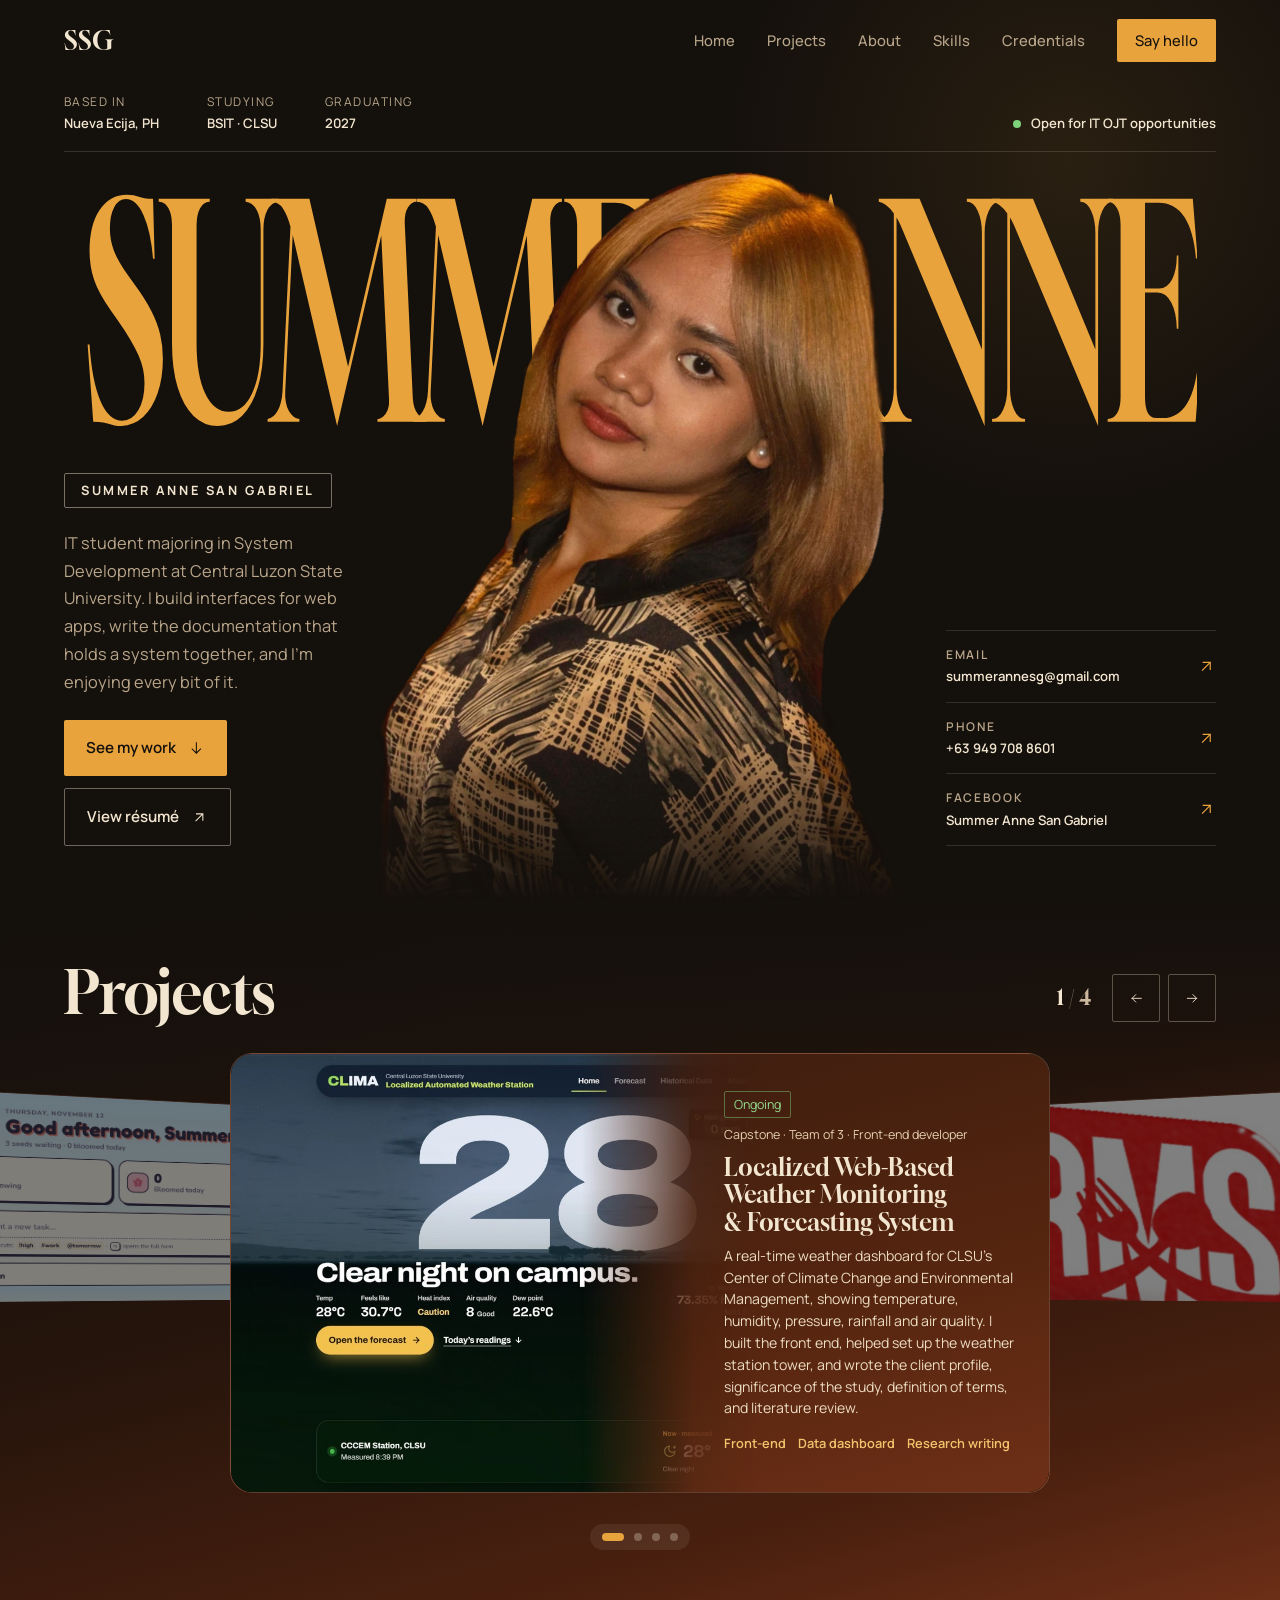
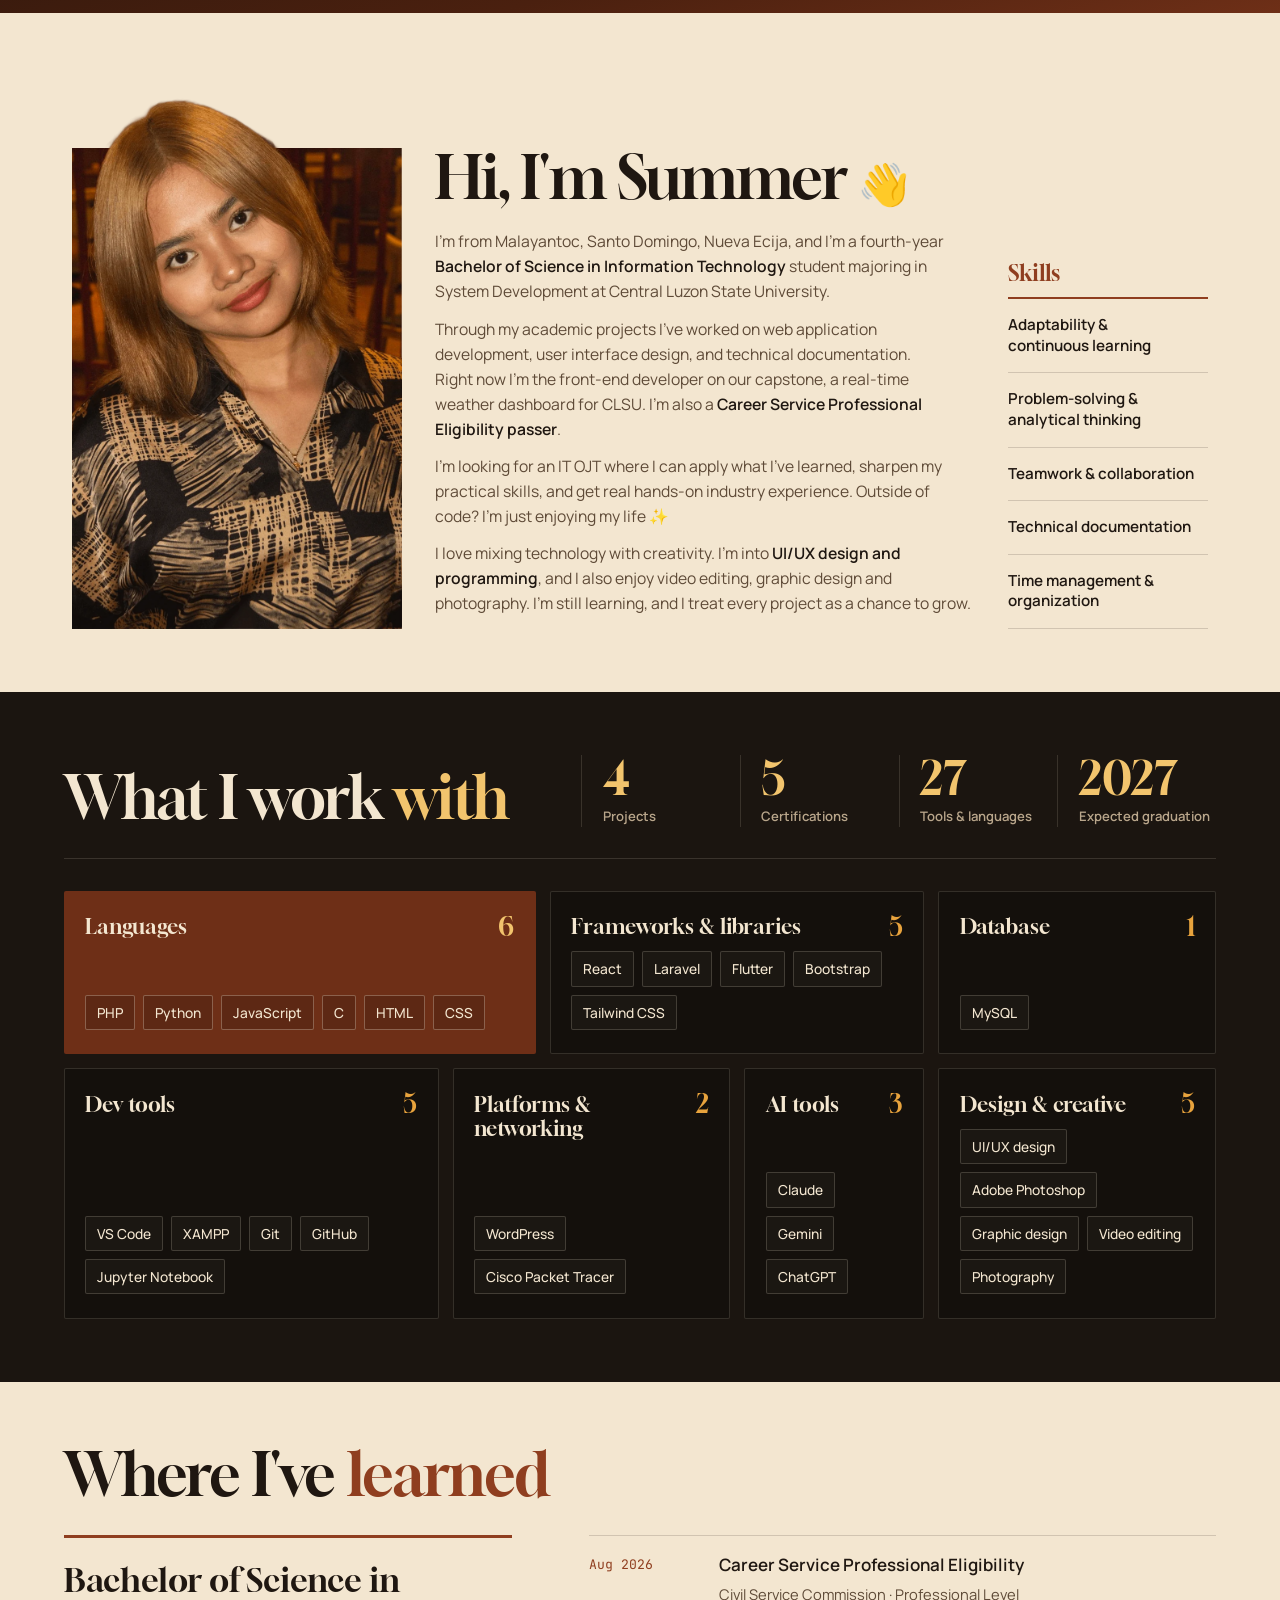
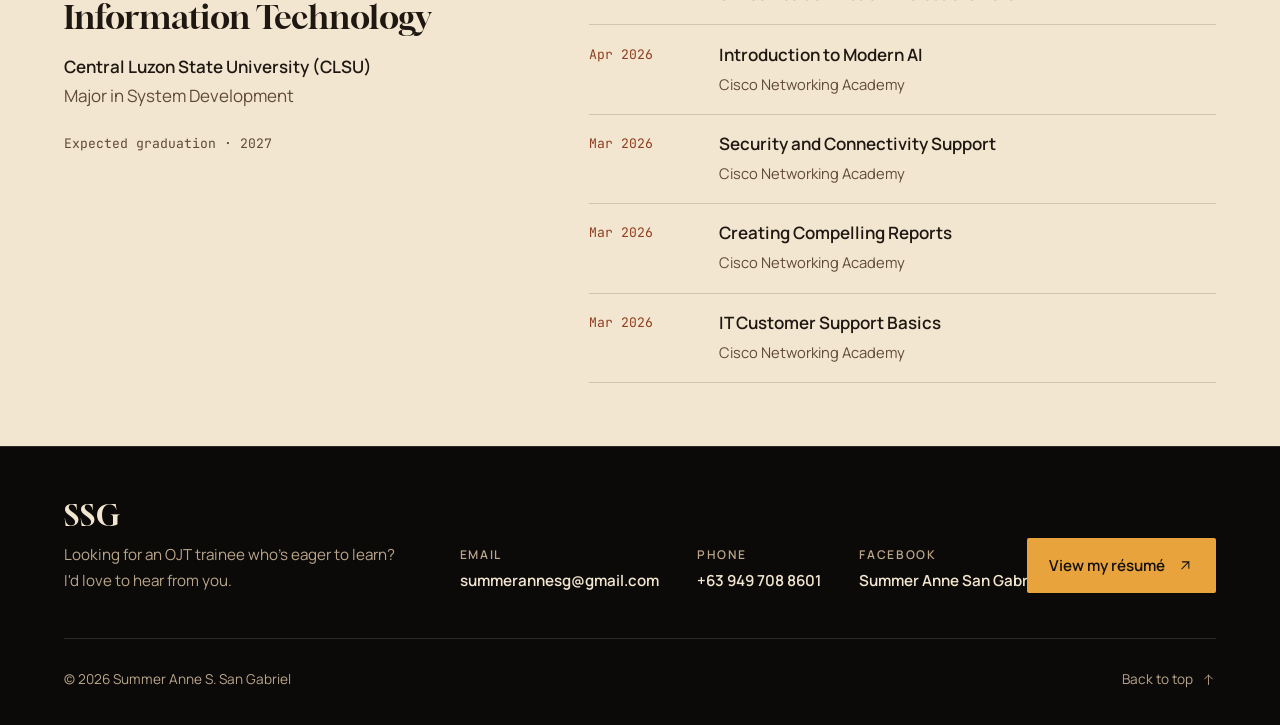
==== commit 4819f8b6: "a" ====
--- a/public/index.html
+++ b/public/index.html
@@ -32,6 +32,7 @@
     <a href="#top" class="brand" aria-label="Summer Anne San Gabriel, back to top">SSG</a>
     <button class="menu-btn" id="menuBtn" aria-label="Open menu" aria-expanded="false" aria-controls="links"><span></span><span></span></button>
     <nav class="links" id="links" aria-label="Main">
+      <a href="#top">Home</a>
       <a href="#projects">Projects</a>
       <a href="#about">About</a>
       <a href="#skills">Skills</a>
@@ -58,7 +59,7 @@
       </div>
 
       <figure class="hero-photo">
-        <img src="images/hero-portrait-2.webp" alt="Summer Anne looking over her shoulder in a black and gold patterned shirt" width="890" height="1235" fetchpriority="high" />
+        <img src="images/hero-portrait-4.webp" alt="Summer Anne tilting her head toward the camera in a black and gold patterned shirt" width="887" height="1235" fetchpriority="high" />
       </figure>
 
       <ul class="hero-contact" aria-label="Contact shortcuts">
@@ -109,21 +110,21 @@
           </div>
         </article>
         <article class="pcard" role="group" aria-roledescription="slide" aria-label="3 of 4">
-          <div class="shot shot-type" aria-hidden="true"><span>SRS</span><small>12 modules</small></div>
-          <div class="pcard-body">
-            <p class="pmeta">SCRUM · Team of 7 · Oct 2025</p>
-            <h3>RCRAO Accounting System</h3>
-            <p>Documented the System Features section of the SRS for 12 modules, from login with account lockout and role-based access to PDF reports and automated backup.</p>
-            <ul class="stack"><li>PHP</li><li>MySQL</li><li>Bootstrap</li><li>Documentation</li></ul>
-          </div>
-        </article>
-        <article class="pcard" role="group" aria-roledescription="slide" aria-label="4 of 4">
           <div class="shot shot-fit"><img src="images/projects/library-dashboard.jpg" alt="Library Management System dashboard with book counts, recently added titles and titles by category" loading="lazy" width="1690" height="823" /></div>
           <div class="pcard-body">
             <p class="pmeta">Individual · Feb 2025</p>
             <h3>Basic Library Management System</h3>
             <p>A PHP library system I built on my own, with login, book management (CRUD), archiving, search and PDF generation.</p>
             <ul class="stack"><li>PHP</li><li>MySQL</li><li>Bootstrap</li></ul>
+          </div>
+        </article>
+        <article class="pcard" role="group" aria-roledescription="slide" aria-label="4 of 4">
+          <div class="shot shot-fit"><img src="images/projects/task-garden.jpg" alt="Task Garden dashboard greeting Summer, with task counts, a garden of sprouts, and upcoming tasks" loading="lazy" width="1690" height="823" /></div>
+          <div class="pcard-body">
+            <p class="pmeta">Personal project · Nov 2026</p>
+            <h3>Task Garden</h3>
+            <p>A to-do app where every task is a seed: it sprouts when you add it and blooms into a flower when you finish it. It has lists, priorities, due dates with Today, Upcoming and Overdue views, repeating tasks, subtasks, search, sorting, light and dark themes, and backups, all saved in the browser.</p>
+            <ul class="stack"><li>React</li><li>Vite</li></ul>
           </div>
         </article>
       </div>
@@ -141,15 +142,18 @@
         <p>I'm from Malayantoc, Santo Domingo, Nueva Ecija, and I'm a fourth-year <strong>Bachelor of Science in Information Technology</strong> student majoring in System Development at Central Luzon State University.</p>
         <p>Through my academic projects I've worked on web application development, user interface design, and technical documentation. Right now I'm the front-end developer on our capstone, a real-time weather dashboard for CLSU. I'm also a <strong>Career Service Professional Eligibility passer</strong>.</p>
         <p>I'm looking for an IT OJT where I can apply what I've learned, sharpen my practical skills, and get real hands-on industry experience. Outside of code? I'm just enjoying my life ✨</p>
-        <p>I love mixing technology with creativity. I'm into <strong>UI/UX design, programming and cybersecurity</strong>, and I also enjoy video editing, graphic design and photography. I'm still learning, and I treat every project as a chance to grow.</p>
-      </div>
-      <ul class="traits">
+        <p>I love mixing technology with creativity. I'm into <strong>UI/UX design and programming</strong>, and I also enjoy video editing, graphic design and photography. I'm still learning, and I treat every project as a chance to grow.</p>
+      </div>
+      <div class="about-skills">
+        <h3 id="about-skills-h">Skills</h3>
+        <ul class="traits" aria-labelledby="about-skills-h">
         <li>Adaptability &amp; continuous learning</li>
         <li>Problem-solving &amp; analytical thinking</li>
         <li>Teamwork &amp; collaboration</li>
         <li>Technical documentation</li>
         <li>Time management &amp; organization</li>
         </ul>
+      </div>
     </section>
 
     <!-- SKILLS + real counts -->
--- a/public/style.css
+++ b/public/style.css
@@ -23,7 +23,7 @@
   --sans: "Manrope", system-ui, sans-serif;
   --mono: "JetBrains Mono", ui-monospace, monospace;
   --pad: clamp(20px, 5vw, 80px);
-  --max: 1440px;
+  --max: 100%;   /* content fills the screen; only the --pad gutter remains at the sides */
   --ease: cubic-bezier(.16, 1, .3, 1);
   --sec-y: clamp(40px, 7svh, 84px);  /* section padding scales with screen height so each band fits one screen */
 }
@@ -72,10 +72,10 @@
   backdrop-filter: blur(10px); -webkit-backdrop-filter: blur(10px);
   border-color: var(--line); padding-block: 12px;
 }
-.brand { font-family: var(--display); font-size: 1.6rem; line-height: 1; letter-spacing: .04em; color: var(--cream); }
+.brand { font-family: var(--display); font-size: 1.6rem; line-height: 1; letter-spacing: .04em; color: var(--cream); display: inline-flex; align-items: center; min-height: 44px; }
 .brand:hover { color: var(--gold); }
 .links { display: flex; gap: 32px; align-items: center; font-size: .92rem; font-weight: 500; }
-.links a { color: var(--muted); transition: color .2s; text-underline-offset: 6px; }
+.links a { color: var(--muted); transition: color .2s; text-underline-offset: 6px; padding-block: 10px; }
 .links a:hover { color: var(--cream); text-decoration: underline; text-decoration-color: var(--amber); }
 .links .nav-cta { color: var(--night); background: var(--amber); padding: 9px 18px; border-radius: 2px; }
 .links .nav-cta:hover { color: var(--night); background: var(--gold); text-decoration: none; }
@@ -103,7 +103,7 @@
   position: relative; max-width: var(--max); margin-inline: auto;
   padding: 76px var(--pad) 0;
   display: grid; grid-template-columns: repeat(12, minmax(0, 1fr)); column-gap: 24px;
-  grid-template-rows: auto auto auto 1fr;
+  grid-template-rows: auto auto auto 1fr; min-height: 100svh; /* exactly one screen */
   align-content: start;
 }
 .hero::before { /* the lantern's spill, warm and off-center like the photo */
@@ -115,7 +115,7 @@
   padding: 16px 0; border-bottom: 1px solid var(--line); margin-bottom: clamp(18px, 2.4vw, 32px);
   font-size: .82rem;
 }
-.meta dt { color: var(--muted); font-size: .72rem; text-transform: uppercase; letter-spacing: .12em; }
+.meta dt { color: var(--muted); font-size: .75rem; text-transform: uppercase; letter-spacing: .12em; }
 .meta dd { color: var(--cream); font-weight: 600; }
 .meta .status { margin-left: auto; align-self: end; }
 .meta .status dd { display: inline-flex; align-items: center; gap: 10px; }
@@ -128,7 +128,7 @@
 .hero-name { position: relative; z-index: 1; font-weight: 400; text-align: center; }
 .wordmark { /* SUMMER ANNE on one line across the hero, sized by width or height, whichever is tighter */
   display: block; font-family: var(--display); color: var(--amber); white-space: nowrap;
-  font-size: clamp(3.5rem, min(12.4vw, 25svh), 11.2rem); line-height: .8; letter-spacing: -.035em;
+  font-size: clamp(3.5rem, min(12.4vw, 26.5svh), 20rem); line-height: .8; letter-spacing: -.035em;
   /* stretched tall so the name reaches down to the description; script.js measures the gap and sets --sy */
   transform: scaleY(var(--sy, 1)); transform-origin: center top; margin-bottom: var(--wm-extra, 0px);
 }
@@ -138,10 +138,10 @@
 
 .hero-photo { /* cutout portrait centred in front of the wordmark, like a magazine cover */
   grid-column: 4 / 10; grid-row: 2 / 5; position: relative; z-index: 2;
-  margin-top: clamp(16px, 3.5svh, 40px); align-self: end; justify-self: center;
+  margin-top: -16px; align-self: end; justify-self: center; /* tucks up under the meta bar so the portrait fills the screen */
 }
 .hero-photo img {
-  display: block; height: calc(100svh - 230px); min-height: 380px; max-height: 760px; width: auto; max-width: 100%;
+  display: block; height: calc(100svh - 172px); min-height: 420px; max-height: 1240px; width: auto; max-width: 100%;
   object-fit: contain; object-position: center bottom;
   /* shoulders dissolve into the night so the hero flows into Projects */
   -webkit-mask-image: linear-gradient(#000 76%, transparent 100%); mask-image: linear-gradient(#000 76%, transparent 100%);
@@ -152,7 +152,9 @@
   font-family: var(--sans); font-weight: 700; font-size: .8rem; line-height: 1.2;
   letter-spacing: .2em; text-transform: uppercase; color: var(--cream); white-space: nowrap;
 }
-.hero-copy { grid-column: 1 / 5; grid-row: 3 / 5; align-self: end; position: relative; z-index: 3; margin-bottom: clamp(32px, 6svh, 64px); }
+.hero-copy { grid-column: 1 / 5; grid-row: 3 / 5; align-self: end; position: relative; z-index: 3; margin-bottom: clamp(32px, 6svh, 64px);
+  /* wraps before it reaches the portrait (portrait width = its height x 887/1235) */
+  max-width: max(280px, calc(50vw - (100svh - 172px) * .359 - var(--pad) - 28px)); }
 .hero-contact { /* contact shortcuts, mirroring the description on the left */
   grid-column: 10 / -1; grid-row: 3 / 5; align-self: end; justify-self: end; position: relative; z-index: 3;
   width: min(100%, 290px); margin-bottom: clamp(32px, 6svh, 64px); border-top: 1px solid var(--line);
@@ -161,7 +163,7 @@
   display: grid; grid-template-columns: 1fr auto; column-gap: 12px; align-items: center;
   padding: clamp(9px, 1.6svh, 14px) 0; border-bottom: 1px solid var(--line); transition: color .25s;
 }
-.hero-contact span { grid-column: 1; font-size: .7rem; font-weight: 600; text-transform: uppercase; letter-spacing: .14em; color: var(--muted); }
+.hero-contact span { grid-column: 1; font-size: .75rem; font-weight: 600; text-transform: uppercase; letter-spacing: .14em; color: var(--muted); }
 .hero-contact strong { grid-column: 1; font-weight: 600; font-size: clamp(.82rem, 1vw, .92rem); color: var(--cream); white-space: nowrap; transition: color .25s; }
 .hero-contact .ico { grid-column: 2; grid-row: 1 / 3; color: var(--amber); transition: transform .35s var(--ease); }
 .hero-contact a:hover strong { color: var(--gold); }
@@ -176,21 +178,31 @@
   .lede { margin-bottom: 18px; font-size: .98rem; }
 }
 
-/* load moment: wordmark rises letter by letter, portrait rises into the light */
+/* load moment, one sequence: it waits until the font is in and the wordmark is sized (script.js adds .is-ready),
+   then the letters rise, the portrait rises with them, and the copy and contact column follow */
+.js .hero:not(.is-ready) .wordmark,
+.js .hero:not(.is-ready) .hero-photo,
+.js .hero:not(.is-ready) .hero-copy > *,
+.js .hero:not(.is-ready) .hero-contact { visibility: hidden; }
 @media (prefers-reduced-motion: no-preference) {
-  .wm-line span { animation: rise 1.1s var(--ease) both; }
-  .wm-line span:nth-child(2) { animation-delay: .06s; }
-  .wm-line span:nth-child(3) { animation-delay: .12s; }
-  .wm-line span:nth-child(4) { animation-delay: .18s; }
-  .wm-line span:nth-child(5) { animation-delay: .24s; }
-  .wm-line span:nth-child(6) { animation-delay: .30s; }
-  .wm-line + .wm-line span { animation-delay: .36s; }
-  .wm-line + .wm-line span:nth-child(2) { animation-delay: .42s; }
-  .wm-line + .wm-line span:nth-child(3) { animation-delay: .48s; }
-  .wm-line + .wm-line span:nth-child(4) { animation-delay: .54s; }
-  .hero-photo img { animation: settle 1.6s var(--ease) both; }
-  .title-card, .lede, .cta { animation: fade 1s var(--ease) .55s both; }
-  .lede { animation-delay: .65s; } .cta { animation-delay: .75s; }
+  .hero.is-ready .wm-line span { animation: rise 1s var(--ease) both; }
+  .hero.is-ready .wm-line span:nth-child(2) { animation-delay: .05s; }
+  .hero.is-ready .wm-line span:nth-child(3) { animation-delay: .10s; }
+  .hero.is-ready .wm-line span:nth-child(4) { animation-delay: .15s; }
+  .hero.is-ready .wm-line span:nth-child(5) { animation-delay: .20s; }
+  .hero.is-ready .wm-line span:nth-child(6) { animation-delay: .25s; }
+  .hero.is-ready .wm-line + .wm-line span { animation-delay: .30s; }
+  .hero.is-ready .wm-line + .wm-line span:nth-child(2) { animation-delay: .35s; }
+  .hero.is-ready .wm-line + .wm-line span:nth-child(3) { animation-delay: .40s; }
+  .hero.is-ready .wm-line + .wm-line span:nth-child(4) { animation-delay: .45s; }
+  .hero.is-ready .hero-photo img { animation: settle 1.4s var(--ease) .1s both; }
+  .hero.is-ready .title-card { animation: fade .9s var(--ease) .5s both; }
+  .hero.is-ready .lede { animation: fade .9s var(--ease) .6s both; }
+  .hero.is-ready .cta { animation: fade .9s var(--ease) .7s both; }
+  .hero.is-ready .hero-contact li { animation: fade .9s var(--ease) both; }
+  .hero.is-ready .hero-contact li:nth-child(1) { animation-delay: .6s; }
+  .hero.is-ready .hero-contact li:nth-child(2) { animation-delay: .7s; }
+  .hero.is-ready .hero-contact li:nth-child(3) { animation-delay: .8s; }
 }
 @keyframes rise { from { transform: translateY(105%); } to { transform: none; } }
 @keyframes settle { from { transform: translateY(4%); filter: brightness(.55); } to { transform: none; filter: none; } }
@@ -227,7 +239,11 @@
   .about-text h2.in .wave { animation: wave 1.8s ease-in-out .4s 2; }
 }
 @keyframes wave { 0%, 60%, 100% { transform: rotate(0); } 10%, 30% { transform: rotate(14deg); } 20% { transform: rotate(-8deg); } }
-.traits { align-self: center; border-top: 2px solid var(--rust-ink); }
+.about-skills { align-self: end; }   /* bottom-aligned with the story so the label never sits level with the headline */
+.about-skills h3 { /* a quiet subheading, smaller than the section headline and never level with it */
+  font-family: var(--display); font-weight: 400; font-size: 1.35rem; line-height: 1.1; color: var(--rust-ink); margin-bottom: 12px;
+}
+.traits { border-top: 2px solid var(--rust-ink); }
 .traits li { padding: clamp(10px, 1.8svh, 16px) 0; border-bottom: 1px solid var(--day-line); font-weight: 600; font-size: .95rem; line-height: 1.35; color: var(--day-ink); }
 
 /* ===== Skills: heading + real counts on top, tool groups in columns ===== */
@@ -318,8 +334,10 @@
   display: flex; gap: 6px; width: max-content; margin: clamp(16px, 3svh, 28px) auto 0;
   padding: 7px 10px; border-radius: 99px; background: rgba(243, 230, 208, .08);
 }
-.pip { width: 8px; height: 8px; border: 0; border-radius: 99px; background: rgba(243, 230, 208, .3); cursor: pointer; padding: 0; transition: width .4s var(--ease), background .3s; }
+.pip { position: relative; width: 8px; height: 8px; border: 0; border-radius: 99px; background: rgba(243, 230, 208, .3); cursor: pointer; padding: 0; transition: width .4s var(--ease), background .3s; }
 .pip[aria-current="true"] { width: 22px; background: var(--amber); }
+.pip::after { content: ""; position: absolute; inset: -12px -5px; } /* larger tap area */
+.dots { gap: 10px; padding: 9px 12px; }
 .pip:hover:not([aria-current="true"]) { background: rgba(243, 230, 208, .6); }
 @media (prefers-reduced-motion: reduce) { .pcard, .pip { transition: none; } }
 .shot { position: absolute; inset: 0; overflow: hidden; background: #0f0b08; }
@@ -378,14 +396,14 @@
 .foot-lede { font-size: .95rem; max-width: 30em; }
 .foot-links { display: grid; grid-template-columns: repeat(3, auto); justify-content: start; gap: 12px clamp(24px, 3vw, 48px); }
 .foot-links a { display: flex; flex-direction: column; gap: 2px; }
-.foot-links span { font-size: .7rem; font-weight: 600; text-transform: uppercase; letter-spacing: .14em; }
+.foot-links span { font-size: .75rem; font-weight: 600; text-transform: uppercase; letter-spacing: .14em; }
 .foot-links strong { font-weight: 600; font-size: .95rem; color: var(--cream); white-space: nowrap; transition: color .25s; }
 .foot-links a:hover strong { color: var(--gold); }
 .footer-bar {
   display: flex; justify-content: space-between; align-items: center; flex-wrap: wrap; gap: 12px 24px;
   margin-top: clamp(28px, 5svh, 48px); padding-top: 18px; border-top: 1px solid var(--line); font-size: .85rem;
 }
-.footer-bar a { display: inline-flex; align-items: center; gap: 8px; }
+.footer-bar a { display: inline-flex; align-items: center; gap: 8px; min-height: 44px; }
 .footer-bar a:hover { color: var(--amber); }
 
 /* ===== Scroll reveal: visible by default, enhanced only with JS ===== */
@@ -404,19 +422,19 @@
   .wordmark { font-size: clamp(3.5rem, 19.5vw, 11rem); white-space: normal; letter-spacing: -.02em; }
   .wm-line { display: block; }
   .wm-line + .wm-line { margin-left: 0; }
-  .hero-photo { grid-row: 2; margin-top: 27vw; width: 70%; align-self: start; }
-  .hero-photo img { height: auto; min-height: 0; max-height: none; width: 100%; }
+  .hero-photo { grid-row: 2; margin-top: min(27vw, 210px); width: min(70%, 430px); align-self: start; }
+  .hero-photo img { height: auto; min-height: 0; width: auto; max-width: 100%; max-height: max(72svh, 320px); margin-inline: auto; }
   .hero-copy .title-card { margin-top: 4px; font-size: .74rem; letter-spacing: .16em; }
   .hero-contact { grid-column: 1; grid-row: 5; justify-self: stretch; width: 100%; margin: 28px 0 0; display: grid; grid-template-columns: repeat(3, minmax(0, 1fr)); border-top: 0; gap: 8px; }
   .hero-contact a { display: flex; justify-content: center; gap: 6px; padding: 12px 6px; border: 1px solid var(--line); border-radius: 2px; }
   .hero-contact strong, .hero-contact .ico { display: none; }
-  .hero-contact span { font-size: .72rem; color: var(--cream); }
+  .hero-contact span { font-size: .75rem; color: var(--cream); }
   .foot-links { grid-template-columns: 1fr; }
-  .hero-copy { grid-row: 4; margin: 24px 0 0; }
+  .hero-copy { grid-row: 4; margin: 24px 0 0; max-width: none; }
   .about, .cred-grid, .skills-top { grid-template-columns: 1fr; }
   .footer-top { grid-template-columns: 1fr; align-items: start; }
   .foot-cv { justify-self: start; }
-  .traits { width: 100%; max-width: 560px; }
+  .about-skills { width: 100%; max-width: 560px; }
   .bento-grid { grid-template-columns: repeat(2, minmax(0, 1fr)); }
   .bento { grid-column: span 1; }
   .b-lang, .b-design { grid-column: span 2; }
@@ -425,6 +443,7 @@
   .about { padding-top: var(--sec-y); }
 }
 @media (max-width: 720px) {
+  .counts div { justify-content: flex-end; }
   body { font-size: 16px; }
   .menu-btn { display: block; z-index: 2; }
   .links {
@@ -449,3 +468,11 @@
   .arrow { width: 44px; height: 44px; }
   .timeline li { grid-template-columns: 1fr; gap: 4px; }
 }
+
+/* ===== Small phones ===== */
+@media (max-width: 480px) {
+  .bento-grid { grid-template-columns: 1fr; }
+  .b-lang, .b-design, .bento { grid-column: auto; }
+  .bento h3 { font-size: 1.2rem; }
+  .cta .btn { flex: 1 1 auto; justify-content: center; }
+}
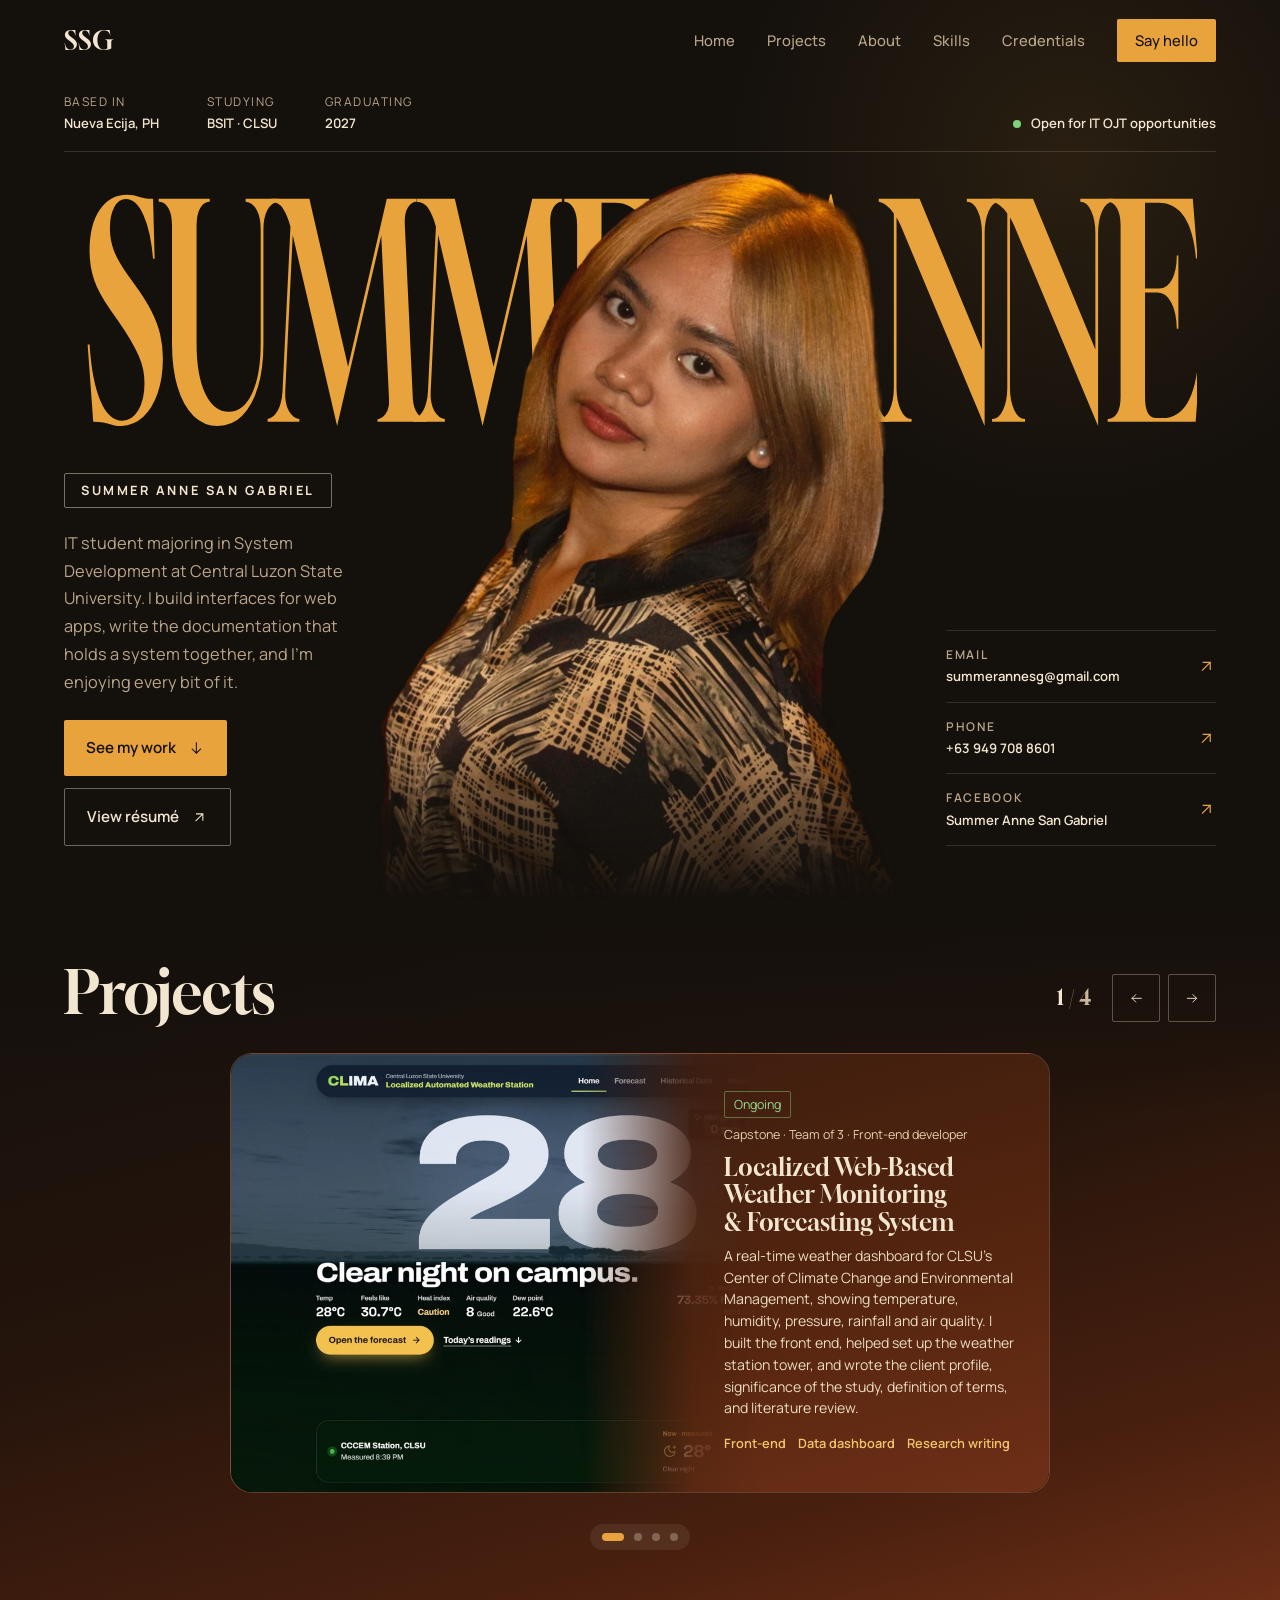
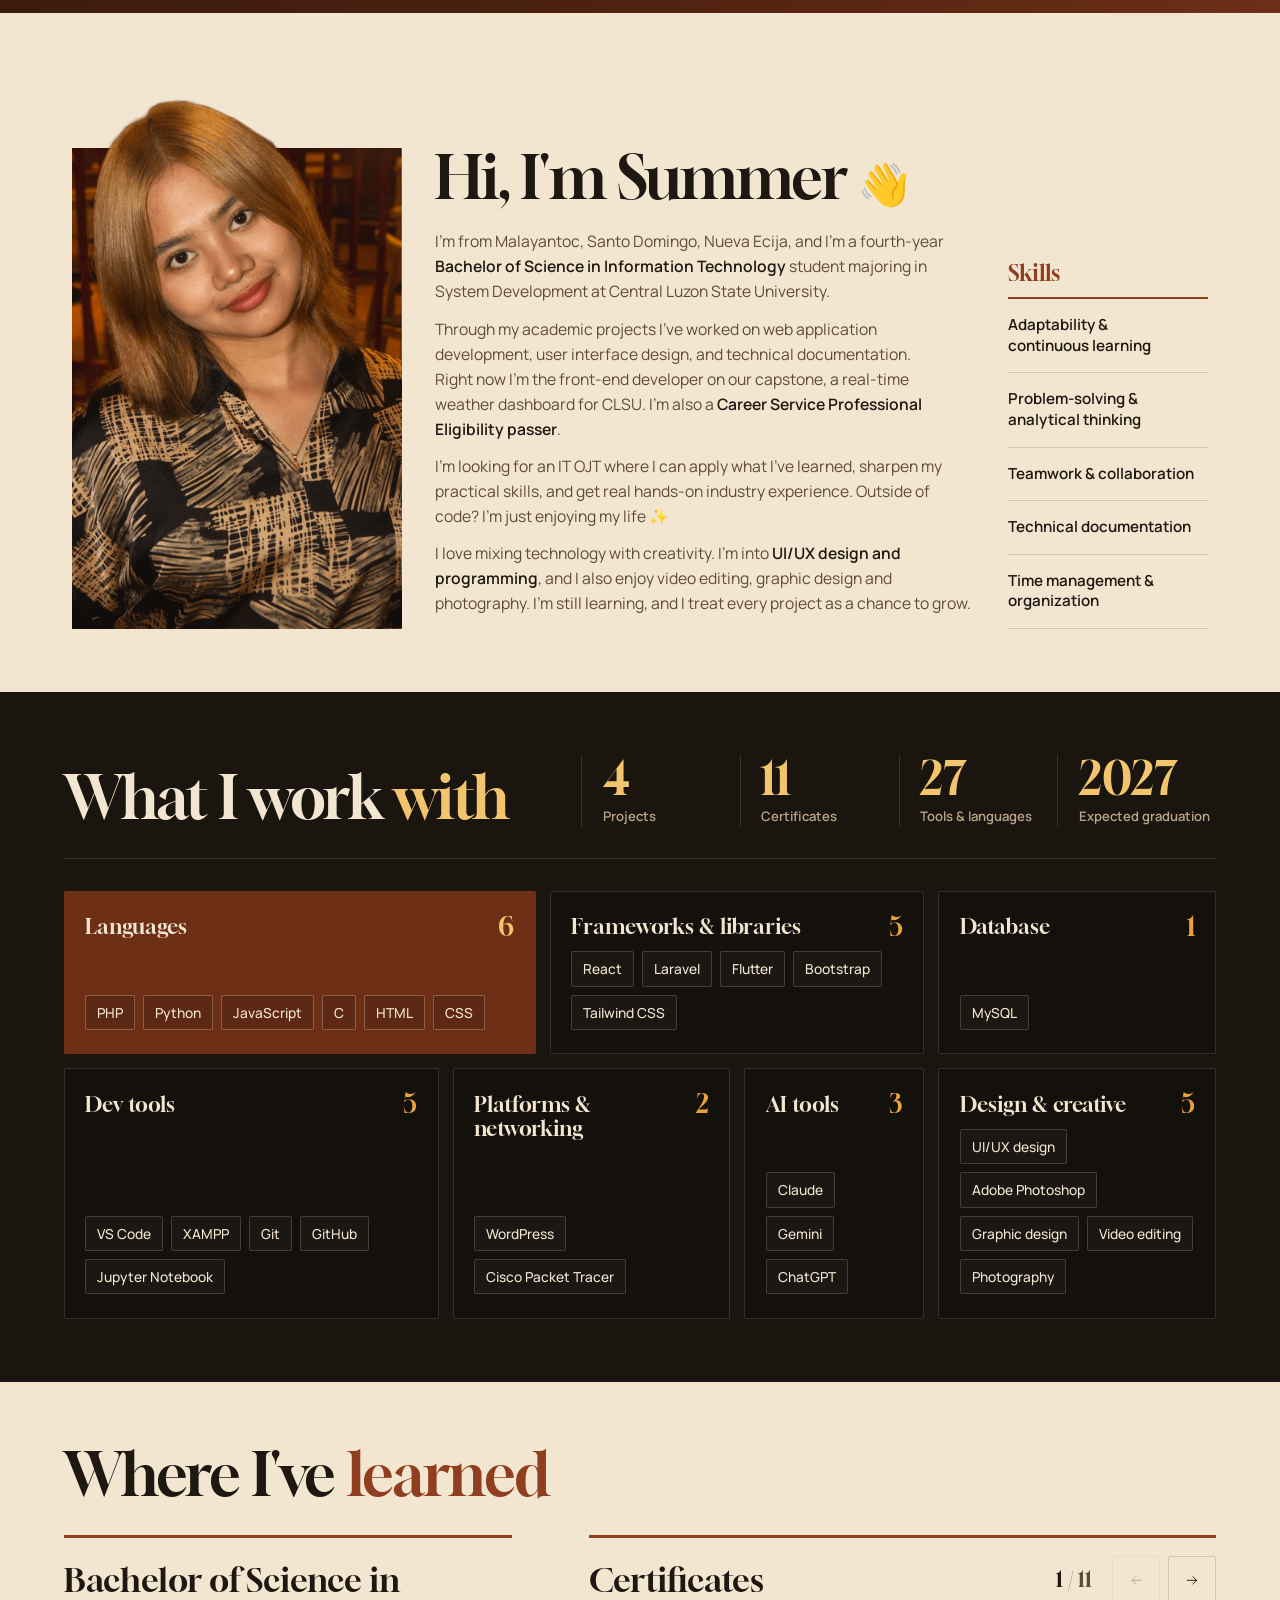
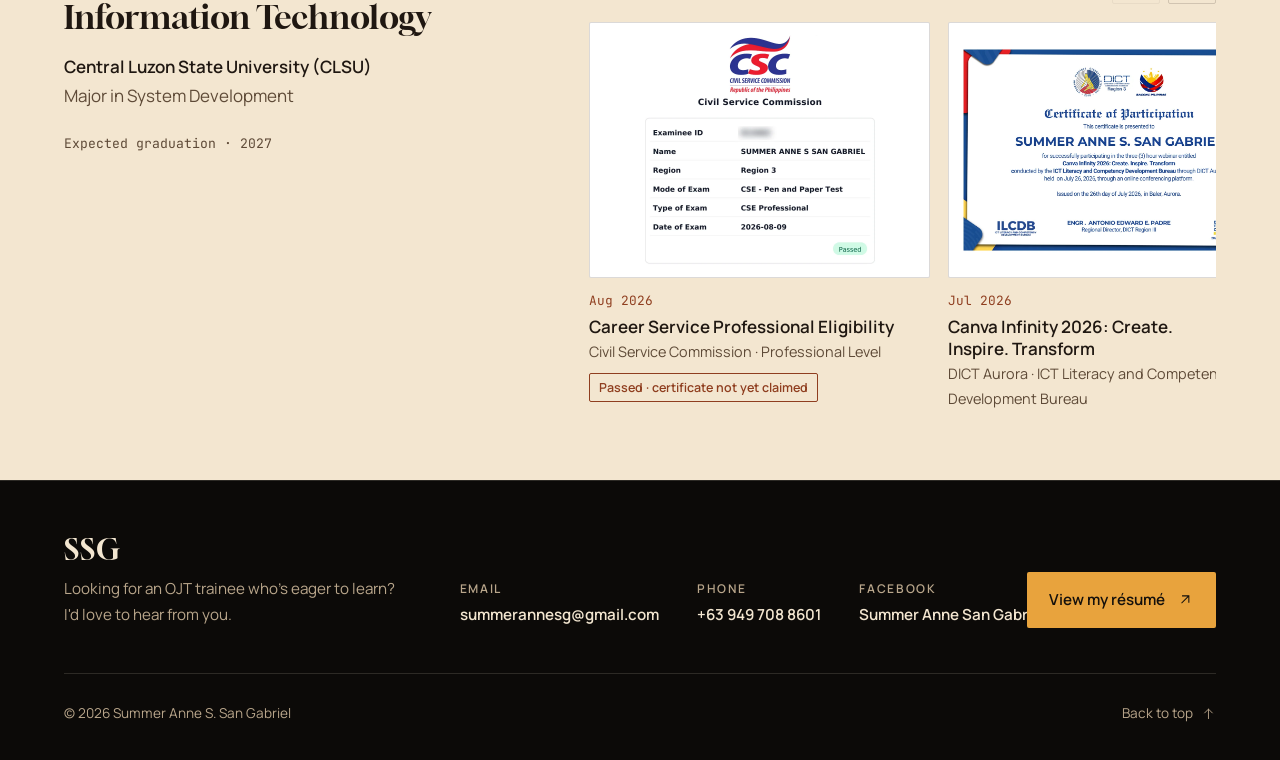
==== commit c5c01826: ".." ====
--- a/public/index.html
+++ b/public/index.html
@@ -162,7 +162,7 @@
         <h2 id="skills-h" class="reveal">What I work <em>with</em></h2>
         <dl class="counts" aria-label="At a glance">
           <div><dt>Projects</dt><dd>4</dd></div>
-          <div><dt>Certifications</dt><dd>5</dd></div>
+          <div><dt>Certificates</dt><dd>11</dd></div>
           <div><dt>Tools &amp; languages</dt><dd>27</dd></div>
           <div><dt>Expected graduation</dt><dd>2027</dd></div>
         </dl>
@@ -188,13 +188,64 @@
           <p>Major in System Development</p>
           <p class="grad">Expected graduation · 2027</p>
         </article>
-        <ol class="timeline">
-          <li><time datetime="2026-08">Aug 2026</time><div><strong>Career Service Professional Eligibility</strong><span>Civil Service Commission · Professional Level</span></div></li>
-          <li><time datetime="2026-04">Apr 2026</time><div><strong>Introduction to Modern AI</strong><span>Cisco Networking Academy</span></div></li>
-          <li><time datetime="2026-03">Mar 2026</time><div><strong>Security and Connectivity Support</strong><span>Cisco Networking Academy</span></div></li>
-          <li><time datetime="2026-03">Mar 2026</time><div><strong>Creating Compelling Reports</strong><span>Cisco Networking Academy</span></div></li>
-          <li><time datetime="2026-03">Mar 2026</time><div><strong>IT Customer Support Basics</strong><span>Cisco Networking Academy</span></div></li>
-        </ol>
+        <div class="certs reveal" aria-labelledby="certs-h">
+          <div class="certs-head">
+            <h3 id="certs-h">Certificates</h3>
+            <div class="slider-controls">
+              <p class="slide-count" aria-live="polite"><span id="certNow">1</span> / 11</p>
+              <div class="arrows">
+                <button class="arrow" id="certPrev" aria-label="Previous certificate" aria-controls="certTrack"><svg class="ico"><use href="#i-left"/></svg></button>
+                <button class="arrow" id="certNext" aria-label="Next certificate" aria-controls="certTrack"><svg class="ico"><use href="#i-right"/></svg></button>
+              </div>
+            </div>
+          </div>
+          <ul class="cert-track" id="certTrack" tabindex="0" aria-label="Certificates. Scroll sideways or use the arrow buttons.">
+            <li class="cert" aria-label="1 of 11">
+              <a class="cert-frame" href="images/certs/csc-cse-professional.webp" target="_blank" rel="noopener"><img src="images/certs/csc-cse-professional.webp" alt="Civil Service Commission exam result for the CSE Professional pen and paper test on August 9, 2026, marked Passed" width="936" height="920" loading="lazy" /><span class="sr-only"> (opens full size in a new tab)</span></a>
+              <div class="cert-cap"><time datetime="2026-08">Aug 2026</time><strong>Career Service Professional Eligibility</strong><span>Civil Service Commission · Professional Level</span><em class="cert-note">Passed · certificate not yet claimed</em></div>
+            </li>
+            <li class="cert" aria-label="2 of 11">
+              <a class="cert-frame" href="images/certs/canva-infinity-2026.webp" target="_blank" rel="noopener"><img src="images/certs/canva-infinity-2026.webp" alt="Certificate of participation from DICT Region 3 for the Canva Infinity 2026 webinar" width="1200" height="783" loading="lazy" /><span class="sr-only"> (opens full size in a new tab)</span></a>
+              <div class="cert-cap"><time datetime="2026-07">Jul 2026</time><strong>Canva Infinity 2026: Create. Inspire. Transform</strong><span>DICT Aurora · ICT Literacy and Competency Development Bureau</span></div>
+            </li>
+            <li class="cert" aria-label="3 of 11">
+              <a class="cert-frame" href="images/certs/canva-ai-in-the-classroom.webp" target="_blank" rel="noopener"><img src="images/certs/canva-ai-in-the-classroom.webp" alt="Canva Design School certificate of completion for AI in the Classroom" width="1200" height="837" loading="lazy" /><span class="sr-only"> (opens full size in a new tab)</span></a>
+              <div class="cert-cap"><time datetime="2026-07">Jul 2026</time><strong>AI in the Classroom</strong><span>Canva Design School</span></div>
+            </li>
+            <li class="cert" aria-label="4 of 11">
+              <a class="cert-frame" href="images/certs/cyberhygiene-training.webp" target="_blank" rel="noopener"><img src="images/certs/cyberhygiene-training.webp" alt="Certificate of completion for the Cyberhygiene Training under the APAC Cybersecurity Fund" width="849" height="1200" loading="lazy" /><span class="sr-only"> (opens full size in a new tab)</span></a>
+              <div class="cert-cap"><time datetime="2026-05">May 2026</time><strong>Cyberhygiene Training</strong><span>APAC Cybersecurity Fund · The Asia Foundation</span></div>
+            </li>
+            <li class="cert" aria-label="5 of 11">
+              <a class="cert-frame" href="images/certs/cisco-modern-ai.webp" target="_blank" rel="noopener"><img src="images/certs/cisco-modern-ai.webp" alt="Cisco Networking Academy certificate for Introduction to Modern AI" width="1200" height="807" loading="lazy" /><span class="sr-only"> (opens full size in a new tab)</span></a>
+              <div class="cert-cap"><time datetime="2026-04">Apr 2026</time><strong>Introduction to Modern AI</strong><span>Cisco Networking Academy</span></div>
+            </li>
+            <li class="cert" aria-label="6 of 11">
+              <a class="cert-frame" href="images/certs/cisco-security-connectivity.webp" target="_blank" rel="noopener"><img src="images/certs/cisco-security-connectivity.webp" alt="Cisco Networking Academy certificate for Security and Connectivity Support" width="1200" height="807" loading="lazy" /><span class="sr-only"> (opens full size in a new tab)</span></a>
+              <div class="cert-cap"><time datetime="2026-03">Mar 2026</time><strong>Security and Connectivity Support</strong><span>Cisco Networking Academy · DICT-ITU DTC Initiative</span></div>
+            </li>
+            <li class="cert" aria-label="7 of 11">
+              <a class="cert-frame" href="images/certs/cisco-it-customer-support.webp" target="_blank" rel="noopener"><img src="images/certs/cisco-it-customer-support.webp" alt="Cisco Networking Academy certificate for IT Customer Support Basics" width="1200" height="807" loading="lazy" /><span class="sr-only"> (opens full size in a new tab)</span></a>
+              <div class="cert-cap"><time datetime="2026-03">Mar 2026</time><strong>IT Customer Support Basics</strong><span>Cisco Networking Academy · DICT-ITU DTC Initiative</span></div>
+            </li>
+            <li class="cert" aria-label="8 of 11">
+              <a class="cert-frame" href="images/certs/cisco-compelling-reports.webp" target="_blank" rel="noopener"><img src="images/certs/cisco-compelling-reports.webp" alt="Cisco Networking Academy certificate for Creating Compelling Reports" width="1200" height="807" loading="lazy" /><span class="sr-only"> (opens full size in a new tab)</span></a>
+              <div class="cert-cap"><time datetime="2026-03">Mar 2026</time><strong>Creating Compelling Reports</strong><span>Cisco Networking Academy · DICT-ITU DTC Initiative</span></div>
+            </li>
+            <li class="cert" aria-label="9 of 11">
+              <a class="cert-frame" href="images/certs/coursera-plotly.webp" target="_blank" rel="noopener"><img src="images/certs/coursera-plotly.webp" alt="Coursera project certificate for Data Visualization using Plotly" width="1200" height="928" loading="lazy" /><span class="sr-only"> (opens full size in a new tab)</span></a>
+              <div class="cert-cap"><time datetime="2026-03">Mar 2026</time><strong>Data Visualization using Plotly</strong><span>Coursera Project Network</span></div>
+            </li>
+            <li class="cert" aria-label="10 of 11">
+              <a class="cert-frame" href="images/certs/coursera-bokeh.webp" target="_blank" rel="noopener"><img src="images/certs/coursera-bokeh.webp" alt="Coursera project certificate for Data Visualization using Bokeh" width="1200" height="928" loading="lazy" /><span class="sr-only"> (opens full size in a new tab)</span></a>
+              <div class="cert-cap"><time datetime="2026-03">Mar 2026</time><strong>Data Visualization using Bokeh</strong><span>Coursera Project Network</span></div>
+            </li>
+            <li class="cert" aria-label="11 of 11">
+              <a class="cert-frame" href="images/certs/kaggle-data-visualization.webp" target="_blank" rel="noopener"><img src="images/certs/kaggle-data-visualization.webp" alt="Kaggle Learn certificate of completion for Data Visualization" width="1200" height="726" loading="lazy" /><span class="sr-only"> (opens full size in a new tab)</span></a>
+              <div class="cert-cap"><time datetime="2026-03">Mar 2026</time><strong>Data Visualization</strong><span>Kaggle Learn</span></div>
+            </li>
+          </ul>
+        </div>
       </div>
     </section>
 
--- a/public/style.css
+++ b/public/style.css
@@ -339,7 +339,7 @@
 .pip::after { content: ""; position: absolute; inset: -12px -5px; } /* larger tap area */
 .dots { gap: 10px; padding: 9px 12px; }
 .pip:hover:not([aria-current="true"]) { background: rgba(243, 230, 208, .6); }
-@media (prefers-reduced-motion: reduce) { .pcard, .pip { transition: none; } }
+@media (prefers-reduced-motion: reduce) { .pcard, .pip { transition: none; } .cert-track { scroll-behavior: auto; } }
 .shot { position: absolute; inset: 0; overflow: hidden; background: #0f0b08; }
 .shot img { width: 100%; height: 100%; object-fit: cover; transition: transform .8s var(--ease); }
 .shot-wide img { object-position: 20% top; }
@@ -378,11 +378,37 @@
 .edu p { color: var(--day-muted); }
 .edu .school { color: var(--day-ink); font-weight: 600; }
 .grad { margin-top: 22px; font-family: var(--mono); font-size: .82rem; }
-.timeline { border-top: 1px solid var(--day-line); }
-.timeline li { display: grid; grid-template-columns: 110px 1fr; gap: 20px; padding: clamp(10px, 1.7svh, 16px) 0; border-bottom: 1px solid var(--day-line); }
-.timeline time { font-family: var(--mono); font-size: .82rem; color: var(--rust-ink); padding-top: 3px; font-variant-numeric: tabular-nums; }
-.timeline strong { display: block; color: var(--day-ink); }
-.timeline span { color: var(--day-muted); font-size: .92rem; }
+/* certificates: a sideways card slider; each card is the certificate itself on white paper, caption underneath */
+.certs { min-width: 0; border-top: 3px solid var(--rust-ink); padding-top: 18px; }
+.certs-head { display: flex; align-items: center; justify-content: space-between; gap: 16px; margin-bottom: 18px; }
+.certs-head h3 { font-family: var(--display); font-weight: 400; font-size: clamp(1.6rem, 2.6vw, 2.3rem); line-height: 1.1; }
+.certs .slide-count { color: var(--day-muted); }
+.certs .slide-count span { color: var(--day-ink); }
+.certs .arrow { border-color: var(--day-line); color: var(--day-ink); }
+.certs .arrow:hover:not(:disabled) { background: var(--rust-ink); border-color: var(--rust-ink); color: var(--day); }
+.cert-track {
+  --cw: min(78%, 420px); --cg: 18px;
+  display: grid; grid-auto-flow: column; grid-auto-columns: var(--cw); gap: var(--cg);
+  overflow-x: auto; overscroll-behavior-x: contain; scroll-snap-type: x mandatory; scroll-behavior: smooth;
+  padding-bottom: 6px; scrollbar-width: none;
+  /* room after the last card so every card, the last included, can snap to the front */
+  padding-inline-end: max(0px, calc(100% - var(--cw) - var(--cg)));
+}
+.cert-track::-webkit-scrollbar { display: none; }
+.cert { position: relative; scroll-snap-align: start; min-width: 0; } /* keeps the hidden link labels inside the slider */
+.cert-frame {
+  position: relative; display: block; aspect-ratio: 4 / 3; background: #fff;
+  border: 1px solid var(--day-line); border-radius: 2px; overflow: hidden; transition: border-color .25s;
+}
+/* the whole certificate always shows, portrait or landscape, fitted inside the frame */
+.cert-frame img { position: absolute; inset: 12px; width: calc(100% - 24px); height: calc(100% - 24px); object-fit: contain; transition: transform .6s var(--ease); }
+.cert-frame:hover { border-color: var(--rust-ink); }
+.cert-frame:hover img { transform: scale(1.03); }
+.cert-cap { padding-top: 12px; }
+.cert-cap time { display: block; font-family: var(--mono); font-size: .8rem; color: var(--rust-ink); font-variant-numeric: tabular-nums; margin-bottom: 4px; }
+.cert-cap strong { display: block; color: var(--day-ink); line-height: 1.3; }
+.cert-cap span { display: block; color: var(--day-muted); font-size: .9rem; margin-top: 2px; }
+.cert-note { display: inline-block; margin-top: 8px; padding: 3px 9px; border: 1px solid var(--rust-ink); border-radius: 2px; font-style: normal; font-size: .78rem; font-weight: 600; color: var(--rust-ink); }
 
 /* ===== Footer: contact details and résumé ===== */
 .footer {
@@ -466,7 +492,7 @@
   .pcard[data-pos="-1"] { transform: translateX(-60%) scale(.84) rotateY(20deg); }
   .pcard[data-pos="1"] { transform: translateX(60%) scale(.84) rotateY(-20deg); }
   .arrow { width: 44px; height: 44px; }
-  .timeline li { grid-template-columns: 1fr; gap: 4px; }
+  .cert-track { --cw: 86%; --cg: 14px; }
 }
 
 /* ===== Small phones ===== */
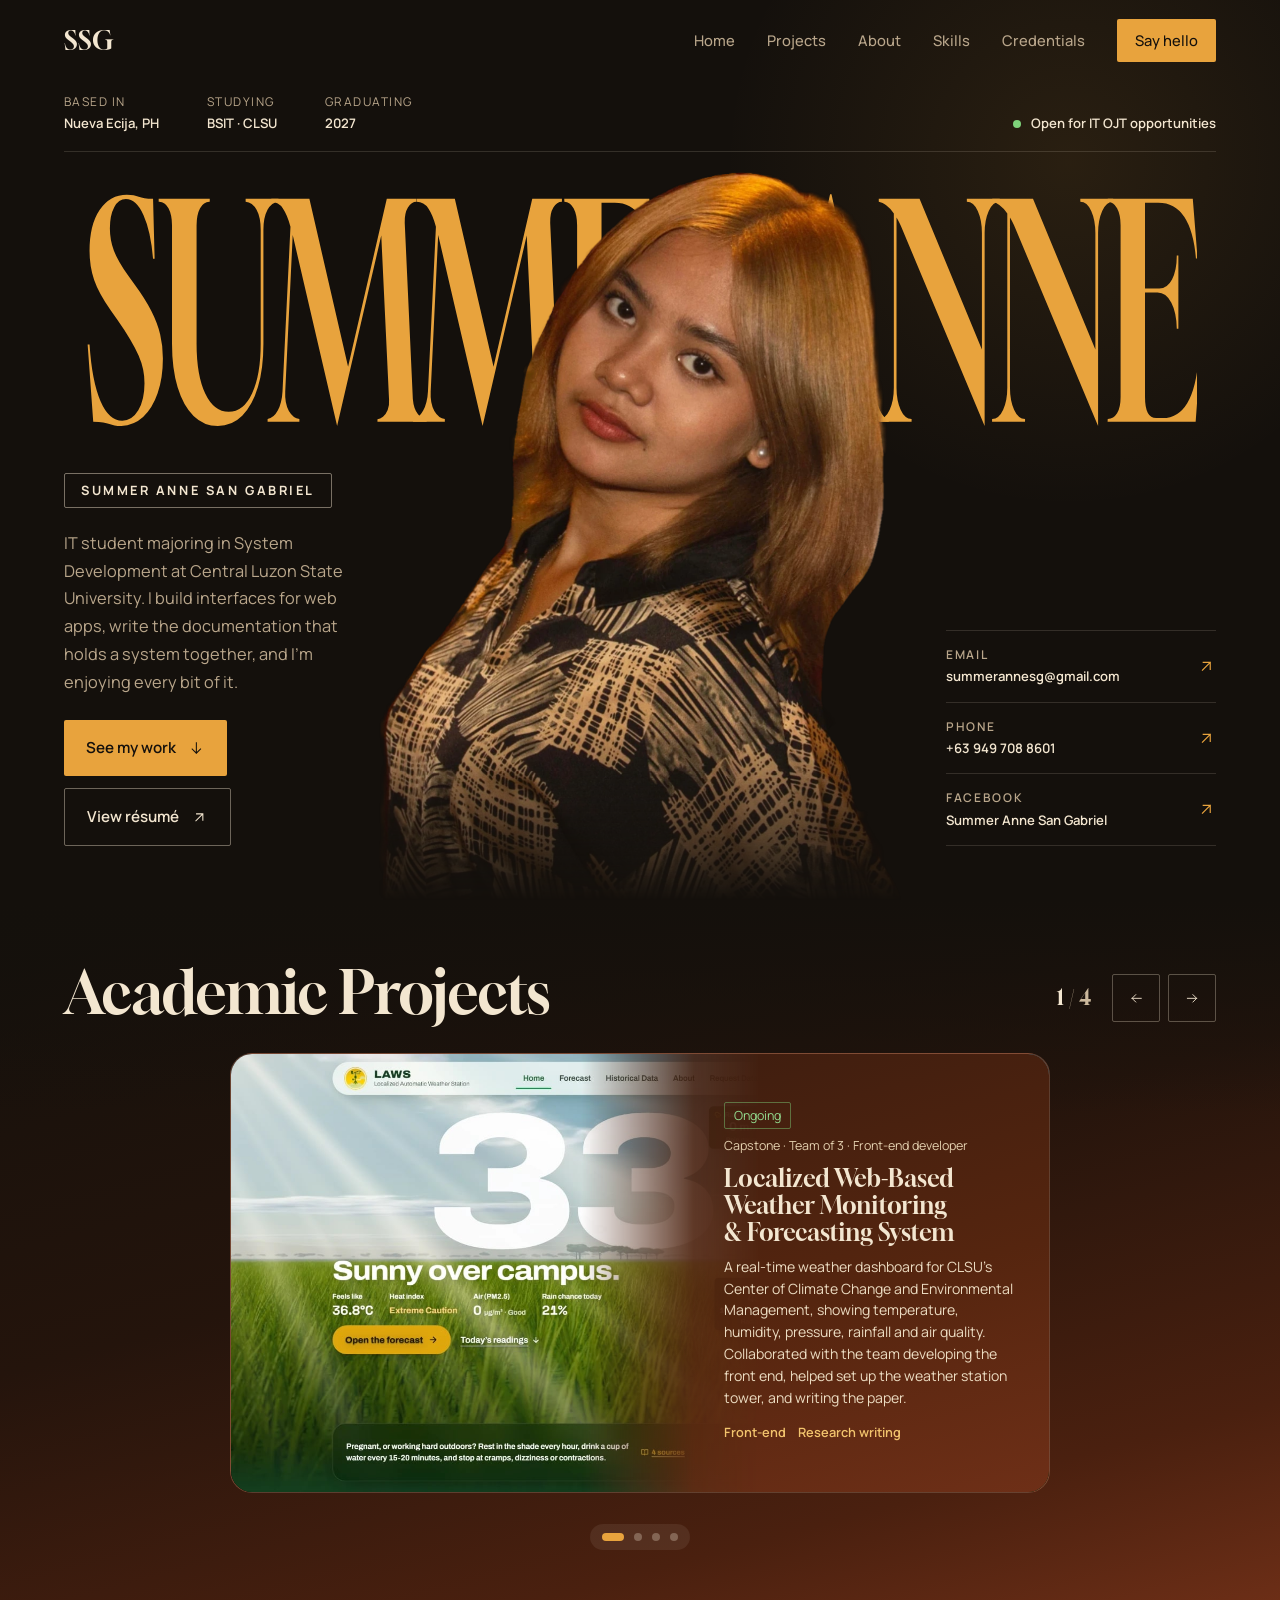
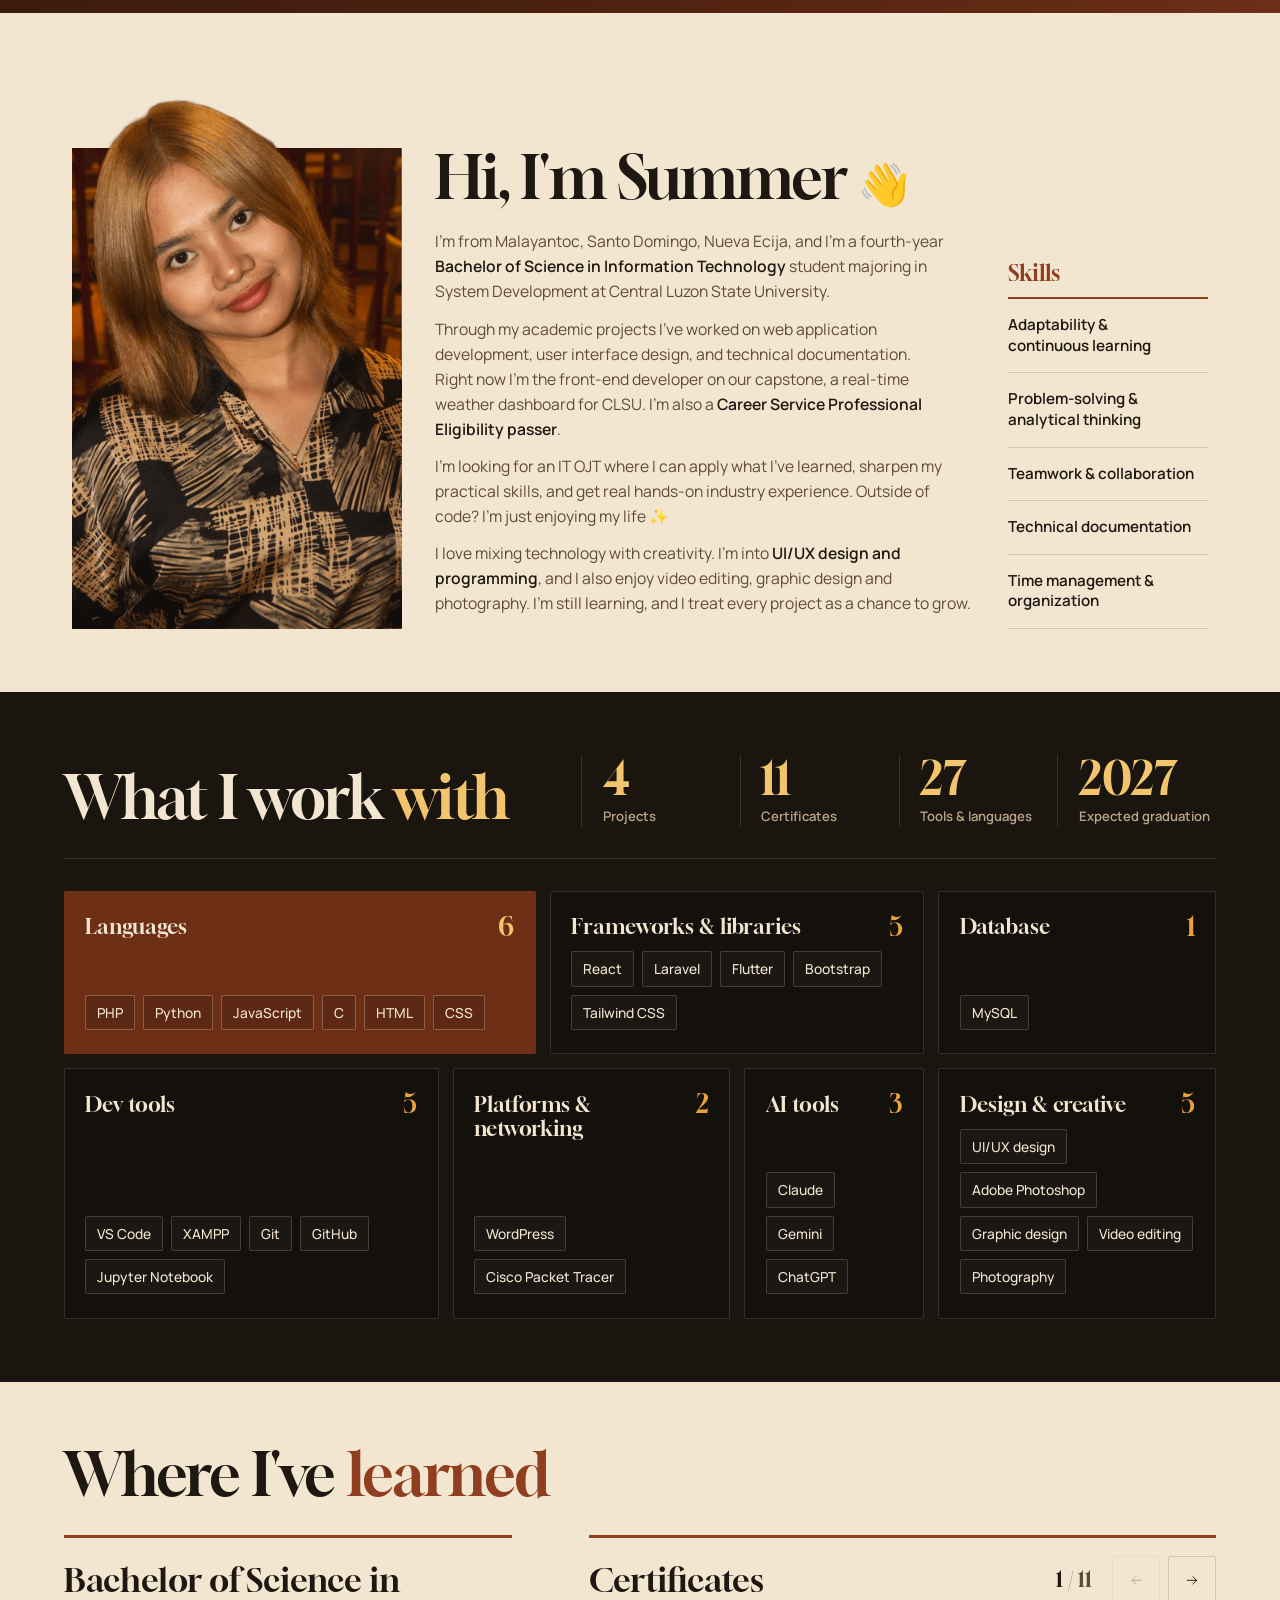
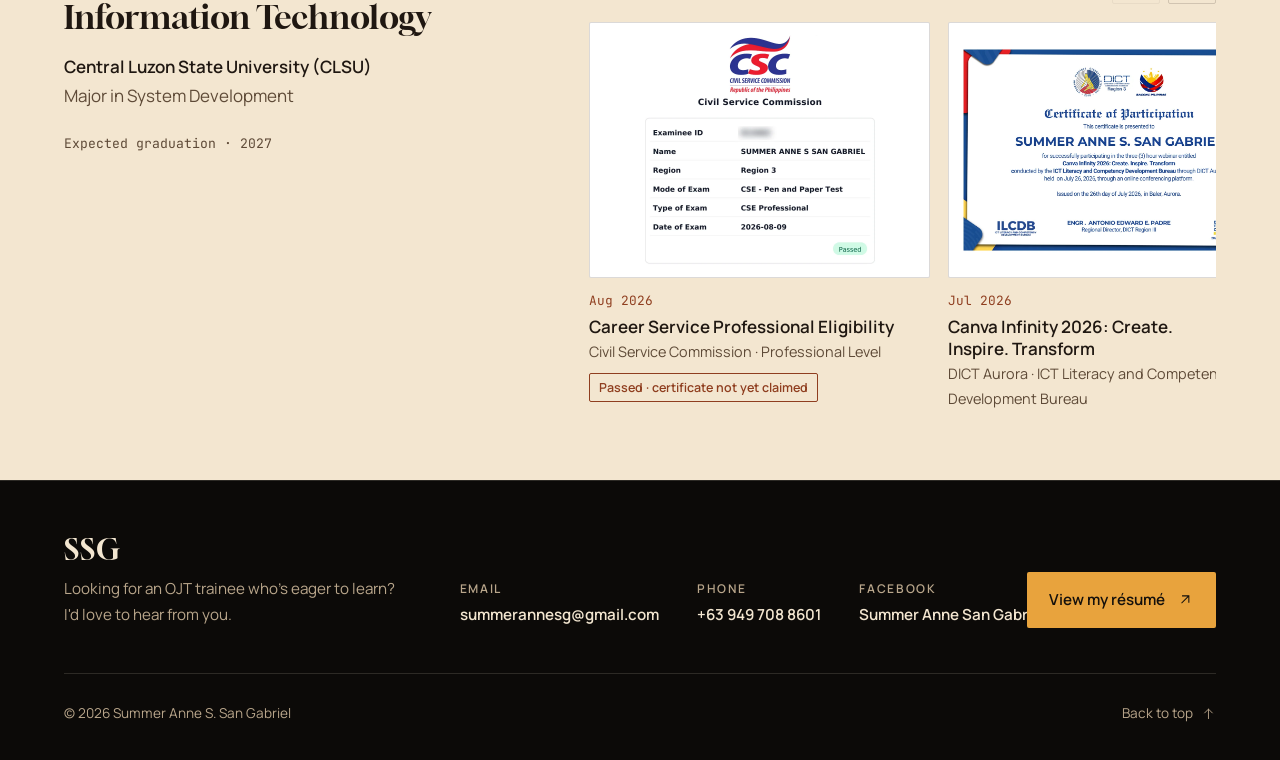
==== commit b3d43078: "." ====
--- a/public/index.html
+++ b/public/index.html
@@ -81,7 +81,7 @@
     <!-- PROJECTS: coverflow card slider -->
     <section class="projects" id="projects" aria-labelledby="projects-h">
       <div class="sec-row">
-        <h2 id="projects-h" class="reveal">Projects</h2>
+        <h2 id="projects-h" class="reveal">Academic Projects</h2>
         <div class="slider-controls">
           <p class="slide-count" aria-live="polite"><span id="slideNow">1</span> / 4</p>
           <div class="arrows">
@@ -92,18 +92,18 @@
       </div>
       <div class="stage" id="stage" tabindex="0" aria-roledescription="carousel" aria-label="Projects. Use the arrow keys to move between them.">
         <article class="pcard" role="group" aria-roledescription="slide" aria-label="1 of 4">
-          <div class="shot shot-wide"><img src="images/projects/weather.jpg" alt="CLIMA weather dashboard showing live campus readings" loading="lazy" /></div>
+          <div class="shot shot-fit"><img src="images/projects/laws-home.jpg" alt="LAWS weather station home page showing 33 degrees, sunny over campus, with live rain, wind and humidity readings beside the station tower" loading="lazy" width="1690" height="820" /></div>
           <div class="pcard-body">
             <p class="pmeta"><span class="tag">Ongoing</span> Capstone · Team of 3 · Front-end developer</p>
             <h3>Localized Web-Based Weather Monitoring &amp; Forecasting System</h3>
-            <p>A real-time weather dashboard for CLSU's Center of Climate Change and Environmental Management, showing temperature, humidity, pressure, rainfall and air quality. I built the front end, helped set up the weather station tower, and wrote the client profile, significance of the study, definition of terms, and literature review.</p>
-            <ul class="stack"><li>Front-end</li><li>Data dashboard</li><li>Research writing</li></ul>
+            <p>A real-time weather dashboard for CLSU's Center of Climate Change and Environmental Management, showing temperature, humidity, pressure, rainfall and air quality. Collaborated with the team developing the front end, helped set up the weather station tower, and writing the paper.</p>
+            <ul class="stack"><li>Front-end</li><li>Research writing</li></ul>
           </div>
         </article>
         <article class="pcard" role="group" aria-roledescription="slide" aria-label="2 of 4">
           <div class="shot"><img src="images/projects/rms.jpg" alt="RMS restaurant logo on a storefront" loading="lazy" /></div>
           <div class="pcard-body">
-            <p class="pmeta">Academic · Team of 3 · Sep 2026</p>
+            <p class="pmeta">Team of 3 · Sep 2026</p>
             <h3>Basic Restaurant Management System</h3>
             <p>Helped develop the user interface of a restaurant management app, working with my teammates on its implementation.</p>
             <ul class="stack"><li>React</li><li>Laravel</li></ul>
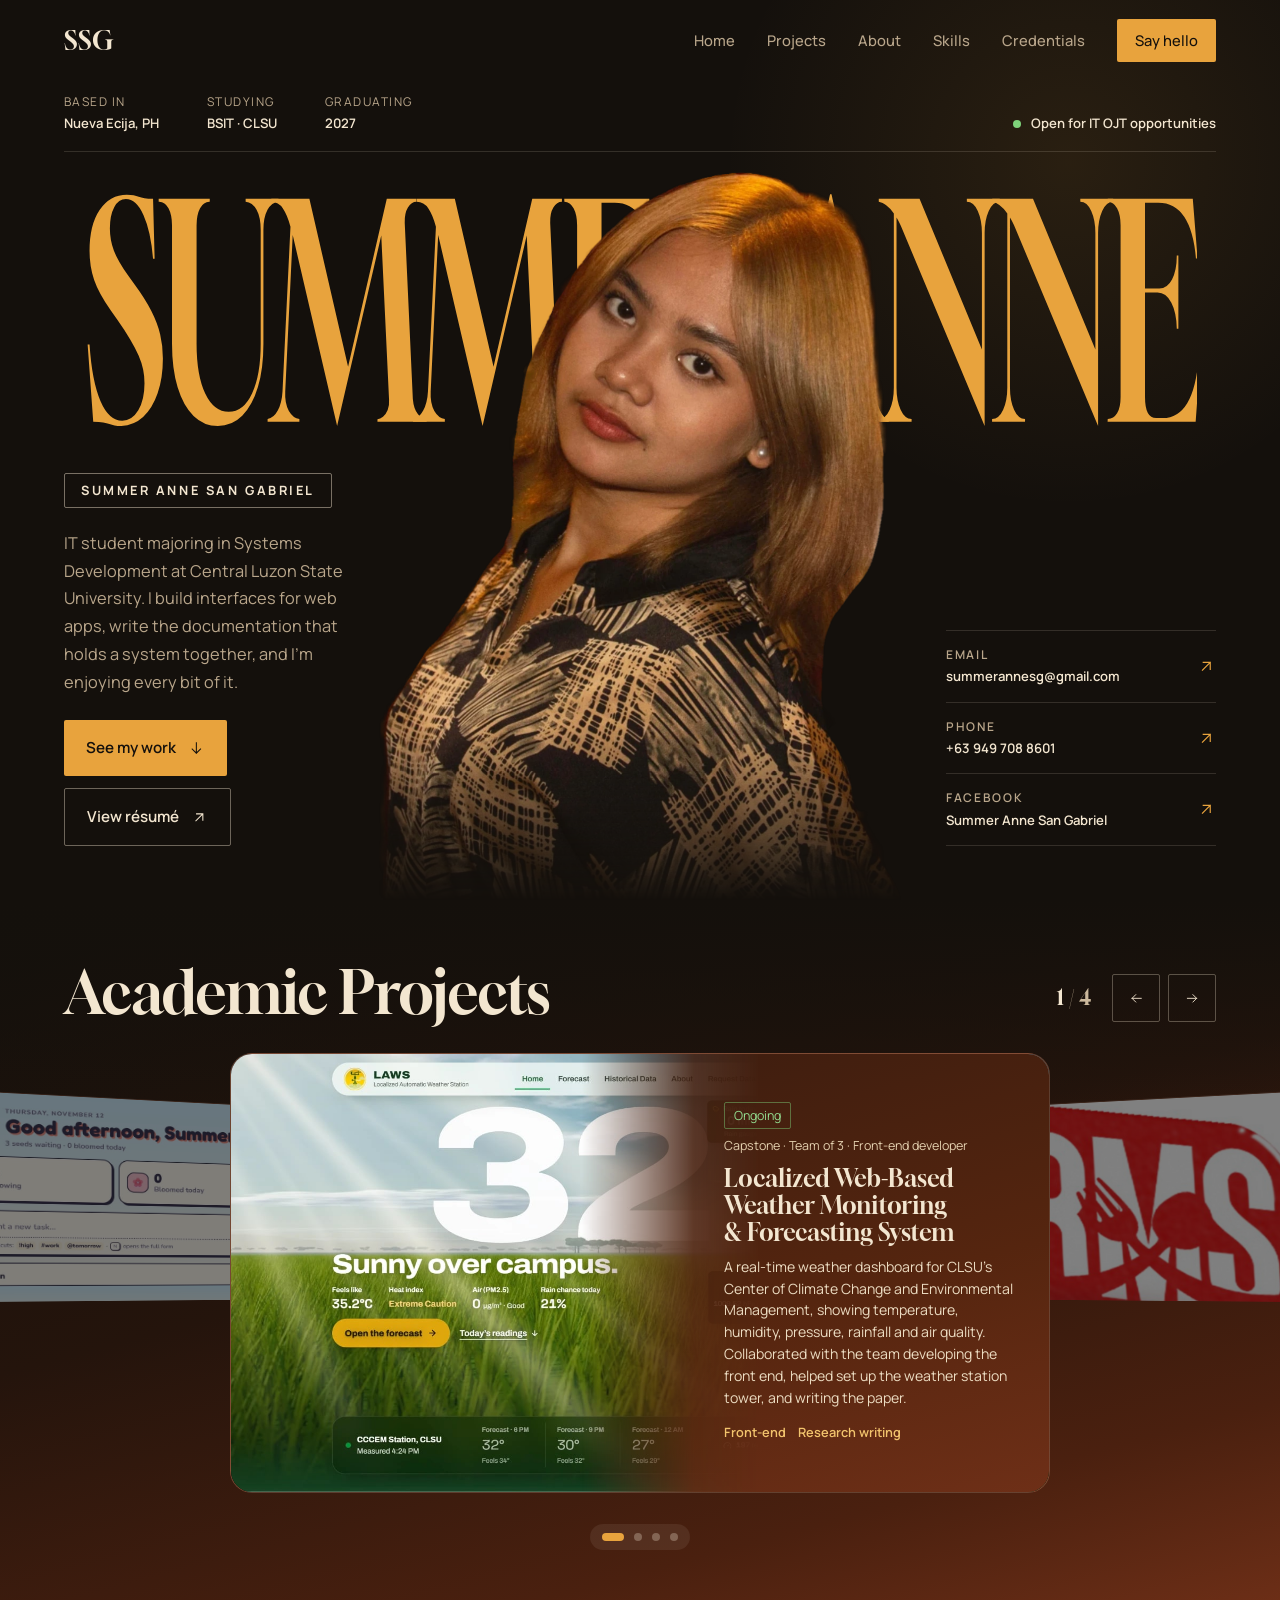
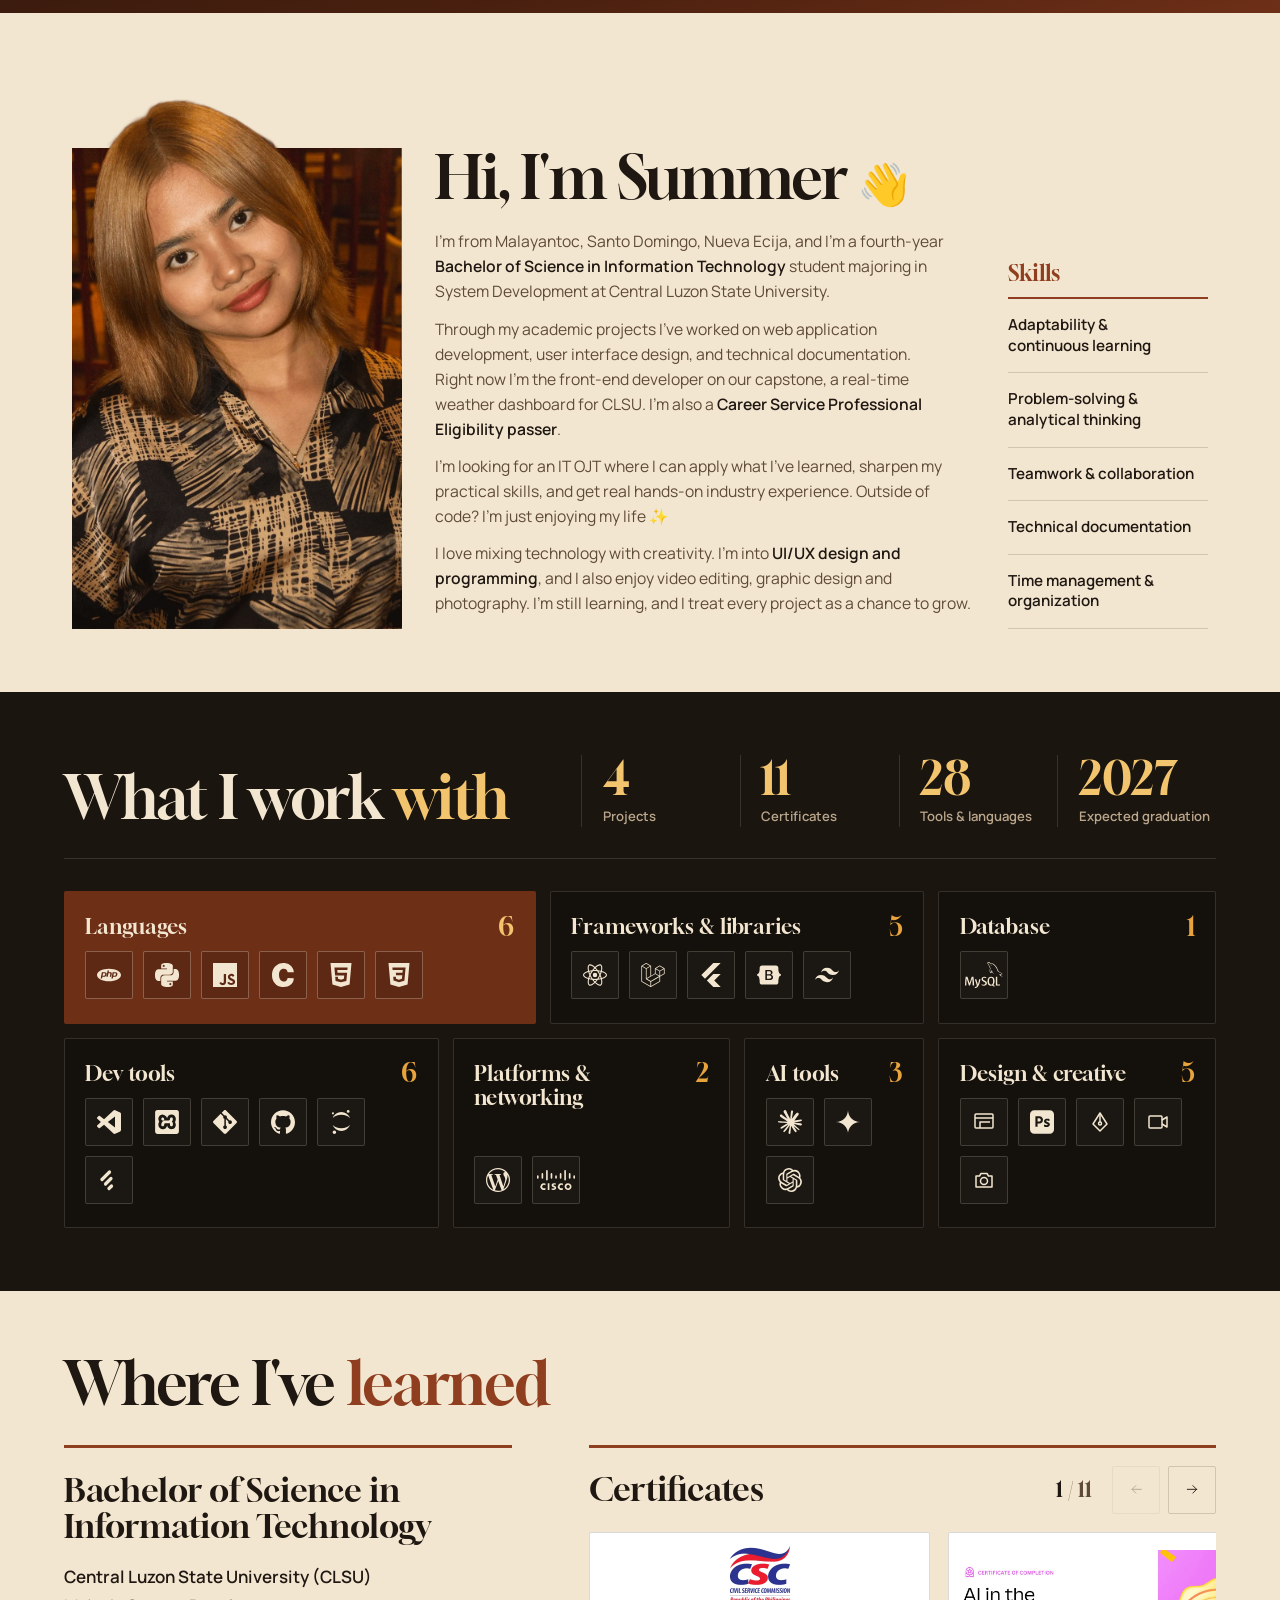
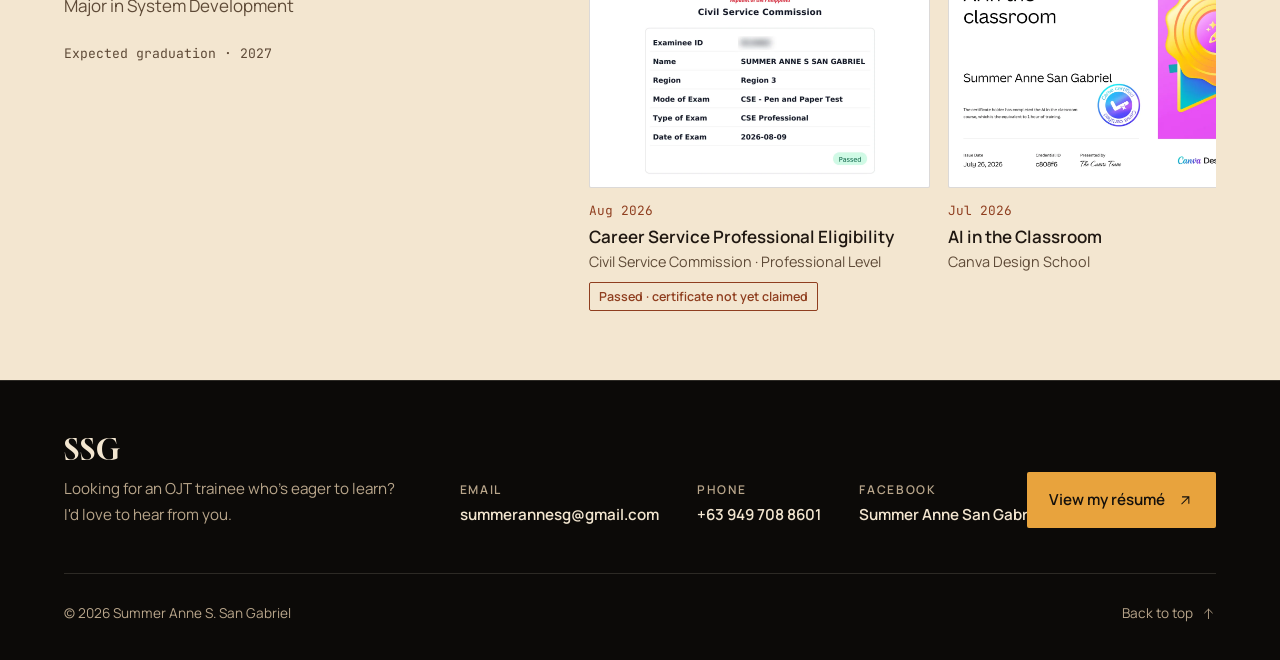
==== commit 0eedab7f: "..." ====
--- a/public/index.html
+++ b/public/index.html
@@ -24,6 +24,34 @@
     <symbol id="i-up" viewBox="0 0 24 24"><path d="M12 20V5M6 11l6-6 6 6" fill="none" stroke="currentColor" stroke-width="1.5" stroke-linecap="square"/></symbol>
     <symbol id="i-left" viewBox="0 0 24 24"><path d="M20 12H5M11 6l-6 6 6 6" fill="none" stroke="currentColor" stroke-width="1.5" stroke-linecap="square"/></symbol>
     <symbol id="i-right" viewBox="0 0 24 24"><path d="M4 12h15M13 6l6 6-6 6" fill="none" stroke="currentColor" stroke-width="1.5" stroke-linecap="square"/></symbol>
+    <symbol id="sk-php" viewBox="0 0 24 24"><path fill="currentColor" d="M7.01 10.207h-.944l-.515 2.648h.838c.556 0 .97-.105 1.242-.314.272-.21.455-.559.55-1.049.092-.47.05-.802-.124-.995-.175-.193-.523-.29-1.047-.29zM12 5.688C5.373 5.688 0 8.514 0 12s5.373 6.313 12 6.313S24 15.486 24 12c0-3.486-5.373-6.312-12-6.312zm-3.26 7.451c-.261.25-.575.438-.917.551-.336.108-.765.164-1.285.164H5.357l-.327 1.681H3.652l1.23-6.326h2.65c.797 0 1.378.209 1.744.628.366.418.476 1.002.33 1.752a2.836 2.836 0 0 1-.305.847c-.143.255-.33.49-.561.703zm4.024.715l.543-2.799c.063-.318.039-.536-.068-.651-.107-.116-.336-.174-.687-.174H11.46l-.704 3.625H9.388l1.23-6.327h1.367l-.327 1.682h1.218c.767 0 1.295.134 1.586.401s.378.7.263 1.299l-.572 2.944h-1.389zm7.597-2.265a2.782 2.782 0 0 1-.305.847c-.143.255-.33.49-.561.703a2.44 2.44 0 0 1-.917.551c-.336.108-.765.164-1.286.164h-1.18l-.327 1.682h-1.378l1.23-6.326h2.649c.797 0 1.378.209 1.744.628.366.417.477 1.001.331 1.751zM17.766 10.207h-.943l-.516 2.648h.838c.557 0 .971-.105 1.242-.314.272-.21.455-.559.551-1.049.092-.47.049-.802-.125-.995s-.524-.29-1.047-.29z"/></symbol>
+    <symbol id="sk-python" viewBox="0 0 24 24"><path fill="currentColor" d="M14.25.18l.9.2.73.26.59.3.45.32.34.34.25.34.16.33.1.3.04.26.02.2-.01.13V8.5l-.05.63-.13.55-.21.46-.26.38-.3.31-.33.25-.35.19-.35.14-.33.1-.3.07-.26.04-.21.02H8.77l-.69.05-.59.14-.5.22-.41.27-.33.32-.27.35-.2.36-.15.37-.1.35-.07.32-.04.27-.02.21v3.06H3.17l-.21-.03-.28-.07-.32-.12-.35-.18-.36-.26-.36-.36-.35-.46-.32-.59-.28-.73-.21-.88-.14-1.05-.05-1.23.06-1.22.16-1.04.24-.87.32-.71.36-.57.4-.44.42-.33.42-.24.4-.16.36-.1.32-.05.24-.01h.16l.06.01h8.16v-.83H6.18l-.01-2.75-.02-.37.05-.34.11-.31.17-.28.25-.26.31-.23.38-.2.44-.18.51-.15.58-.12.64-.1.71-.06.77-.04.84-.02 1.27.05zm-6.3 1.98l-.23.33-.08.41.08.41.23.34.33.22.41.09.41-.09.33-.22.23-.34.08-.41-.08-.41-.23-.33-.33-.22-.41-.09-.41.09zm13.09 3.95l.28.06.32.12.35.18.36.27.36.35.35.47.32.59.28.73.21.88.14 1.04.05 1.23-.06 1.23-.16 1.04-.24.86-.32.71-.36.57-.4.45-.42.33-.42.24-.4.16-.36.09-.32.05-.24.02-.16-.01h-8.22v.82h5.84l.01 2.76.02.36-.05.34-.11.31-.17.29-.25.25-.31.24-.38.2-.44.17-.51.15-.58.13-.64.09-.71.07-.77.04-.84.01-1.27-.04-1.07-.14-.9-.2-.73-.25-.59-.3-.45-.33-.34-.34-.25-.34-.16-.33-.1-.3-.04-.25-.02-.2.01-.13v-5.34l.05-.64.13-.54.21-.46.26-.38.3-.32.33-.24.35-.2.35-.14.33-.1.3-.06.26-.04.21-.02.13-.01h5.84l.69-.05.59-.14.5-.21.41-.28.33-.32.27-.35.2-.36.15-.36.1-.35.07-.32.04-.28.02-.21V6.07h2.09l.14.01zm-6.47 14.25l-.23.33-.08.41.08.41.23.33.33.23.41.08.41-.08.33-.23.23-.33.08-.41-.08-.41-.23-.33-.33-.23-.41-.08-.41.08z"/></symbol>
+    <symbol id="sk-javascript" viewBox="0 0 24 24"><path fill="currentColor" d="M0 0h24v24H0V0zm22.034 18.276c-.175-1.095-.888-2.015-3.003-2.873-.736-.345-1.554-.585-1.797-1.14-.091-.33-.105-.51-.046-.705.15-.646.915-.84 1.515-.66.39.12.75.42.976.9 1.034-.676 1.034-.676 1.755-1.125-.27-.42-.404-.601-.586-.78-.63-.705-1.469-1.065-2.834-1.034l-.705.089c-.676.165-1.32.525-1.71 1.005-1.14 1.291-.811 3.541.569 4.471 1.365 1.02 3.361 1.244 3.616 2.205.24 1.17-.87 1.545-1.966 1.41-.811-.18-1.26-.586-1.755-1.336l-1.83 1.051c.21.48.45.689.81 1.109 1.74 1.756 6.09 1.666 6.871-1.004.029-.09.24-.705.074-1.65l.046.067zm-8.983-7.245h-2.248c0 1.938-.009 3.864-.009 5.805 0 1.232.063 2.363-.138 2.711-.33.689-1.18.601-1.566.48-.396-.196-.597-.466-.83-.855-.063-.105-.11-.196-.127-.196l-1.825 1.125c.305.63.75 1.172 1.324 1.517.855.51 2.004.675 3.207.405.783-.226 1.458-.691 1.811-1.411.51-.93.402-2.07.397-3.346.012-2.054 0-4.109 0-6.179l.004-.056z"/></symbol>
+    <symbol id="sk-c" viewBox="0 0 24 24"><path fill="currentColor" d="M16.5921 9.1962s-.354-3.298-3.627-3.39c-3.2741-.09-4.9552 2.474-4.9552 6.14 0 3.6651 1.858 6.5972 5.0451 6.5972 3.184 0 3.5381-3.665 3.5381-3.665l6.1041.365s.36 3.31-2.196 5.836c-2.552 2.5241-5.6901 2.9371-7.8762 2.9201-2.19-.017-5.2261.034-8.1602-2.97-2.938-3.0101-3.436-5.9302-3.436-8.8002 0-2.8701.556-6.6702 4.047-9.5502C7.444.72 9.849 0 12.254 0c10.0422 0 10.7172 9.2602 10.7172 9.2602z"/></symbol>
+    <symbol id="sk-html" viewBox="0 0 24 24"><path fill="currentColor" d="M1.5 0h21l-1.91 21.563L11.977 24l-8.564-2.438L1.5 0zm7.031 9.75l-.232-2.718 10.059.003.23-2.622L5.412 4.41l.698 8.01h9.126l-.326 3.426-2.91.804-2.955-.81-.188-2.11H6.248l.33 4.171L12 19.351l5.379-1.443.744-8.157H8.531z"/></symbol>
+    <symbol id="sk-css" viewBox="0 0 24 24"><path fill="currentColor" d="M1.5 0h21l-1.91 21.563L11.977 24l-8.565-2.438L1.5 0zm17.09 4.413L5.41 4.41l.213 2.622 10.125.002-.255 2.716h-6.64l.24 2.573h6.182l-.366 3.523-2.91.804-2.956-.81-.188-2.11h-2.61l.29 3.855L12 19.288l5.373-1.53L18.59 4.414z"/></symbol>
+    <symbol id="sk-react" viewBox="0 0 24 24"><path fill="currentColor" d="M14.23 12.004a2.236 2.236 0 0 1-2.235 2.236 2.236 2.236 0 0 1-2.236-2.236 2.236 2.236 0 0 1 2.235-2.236 2.236 2.236 0 0 1 2.236 2.236zm2.648-10.69c-1.346 0-3.107.96-4.888 2.622-1.78-1.653-3.542-2.602-4.887-2.602-.41 0-.783.093-1.106.278-1.375.793-1.683 3.264-.973 6.365C1.98 8.917 0 10.42 0 12.004c0 1.59 1.99 3.097 5.043 4.03-.704 3.113-.39 5.588.988 6.38.32.187.69.275 1.102.275 1.345 0 3.107-.96 4.888-2.624 1.78 1.654 3.542 2.603 4.887 2.603.41 0 .783-.09 1.106-.275 1.374-.792 1.683-3.263.973-6.365C22.02 15.096 24 13.59 24 12.004c0-1.59-1.99-3.097-5.043-4.032.704-3.11.39-5.587-.988-6.38-.318-.184-.688-.277-1.092-.278zm-.005 1.09v.006c.225 0 .406.044.558.127.666.382.955 1.835.73 3.704-.054.46-.142.945-.25 1.44-.96-.236-2.006-.417-3.107-.534-.66-.905-1.345-1.727-2.035-2.447 1.592-1.48 3.087-2.292 4.105-2.295zm-9.77.02c1.012 0 2.514.808 4.11 2.28-.686.72-1.37 1.537-2.02 2.442-1.107.117-2.154.298-3.113.538-.112-.49-.195-.964-.254-1.42-.23-1.868.054-3.32.714-3.707.19-.09.4-.127.563-.132zm4.882 3.05c.455.468.91.992 1.36 1.564-.44-.02-.89-.034-1.345-.034-.46 0-.915.01-1.36.034.44-.572.895-1.096 1.345-1.565zM12 8.1c.74 0 1.477.034 2.202.093.406.582.802 1.203 1.183 1.86.372.64.71 1.29 1.018 1.946-.308.655-.646 1.31-1.013 1.95-.38.66-.773 1.288-1.18 1.87-.728.063-1.466.098-2.21.098-.74 0-1.477-.035-2.202-.093-.406-.582-.802-1.204-1.183-1.86-.372-.64-.71-1.29-1.018-1.946.303-.657.646-1.313 1.013-1.954.38-.66.773-1.286 1.18-1.868.728-.064 1.466-.098 2.21-.098zm-3.635.254c-.24.377-.48.763-.704 1.16-.225.39-.435.782-.635 1.174-.265-.656-.49-1.31-.676-1.947.64-.15 1.315-.283 2.015-.386zm7.26 0c.695.103 1.365.23 2.006.387-.18.632-.405 1.282-.66 1.933-.2-.39-.41-.783-.64-1.174-.225-.392-.465-.774-.705-1.146zm3.063.675c.484.15.944.317 1.375.498 1.732.74 2.852 1.708 2.852 2.476-.005.768-1.125 1.74-2.857 2.475-.42.18-.88.342-1.355.493-.28-.958-.646-1.956-1.1-2.98.45-1.017.81-2.01 1.085-2.964zm-13.395.004c.278.96.645 1.957 1.1 2.98-.45 1.017-.812 2.01-1.086 2.964-.484-.15-.944-.318-1.37-.5-1.732-.737-2.852-1.706-2.852-2.474 0-.768 1.12-1.742 2.852-2.476.42-.18.88-.342 1.356-.494zm11.678 4.28c.265.657.49 1.312.676 1.948-.64.157-1.316.29-2.016.39.24-.375.48-.762.705-1.158.225-.39.435-.788.636-1.18zm-9.945.02c.2.392.41.783.64 1.175.23.39.465.772.705 1.143-.695-.102-1.365-.23-2.006-.386.18-.63.406-1.282.66-1.933zM17.92 16.32c.112.493.2.968.254 1.423.23 1.868-.054 3.32-.714 3.708-.147.09-.338.128-.563.128-1.012 0-2.514-.807-4.11-2.28.686-.72 1.37-1.536 2.02-2.44 1.107-.118 2.154-.3 3.113-.54zm-11.83.01c.96.234 2.006.415 3.107.532.66.905 1.345 1.727 2.035 2.446-1.595 1.483-3.092 2.295-4.11 2.295-.22-.005-.406-.05-.553-.132-.666-.38-.955-1.834-.73-3.703.054-.46.142-.944.25-1.438zm4.56.64c.44.02.89.034 1.345.034.46 0 .915-.01 1.36-.034-.44.572-.895 1.095-1.345 1.565-.455-.47-.91-.993-1.36-1.565z"/></symbol>
+    <symbol id="sk-laravel" viewBox="0 0 24 24"><path fill="currentColor" d="M23.642 5.43a.364.364 0 01.014.1v5.149c0 .135-.073.26-.189.326l-4.323 2.49v4.934a.378.378 0 01-.188.326L9.93 23.949a.316.316 0 01-.066.027c-.008.002-.016.008-.024.01a.348.348 0 01-.192 0c-.011-.002-.02-.008-.03-.012-.02-.008-.042-.014-.062-.025L.533 18.755a.376.376 0 01-.189-.326V2.974c0-.033.005-.066.014-.098.003-.012.01-.02.014-.032a.369.369 0 01.023-.058c.004-.013.015-.022.023-.033l.033-.045c.012-.01.025-.018.037-.027.014-.012.027-.024.041-.034H.53L5.043.05a.375.375 0 01.375 0L9.93 2.647h.002c.015.01.027.021.04.033l.038.027c.013.014.02.03.033.045.008.011.02.021.025.033.01.02.017.038.024.058.003.011.01.021.013.032.01.031.014.064.014.098v9.652l3.76-2.164V5.527c0-.033.004-.066.013-.098.003-.01.01-.02.013-.032a.487.487 0 01.024-.059c.007-.012.018-.02.025-.033.012-.015.021-.03.033-.043.012-.012.025-.02.037-.028.014-.01.026-.023.041-.032h.001l4.513-2.598a.375.375 0 01.375 0l4.513 2.598c.016.01.027.021.042.031.012.01.025.018.036.028.013.014.022.03.034.044.008.012.019.021.024.033.011.02.018.04.024.06.006.01.012.021.015.032zm-.74 5.032V6.179l-1.578.908-2.182 1.256v4.283zm-4.51 7.75v-4.287l-2.147 1.225-6.126 3.498v4.325zM1.093 3.624v14.588l8.273 4.761v-4.325l-4.322-2.445-.002-.003H5.04c-.014-.01-.025-.021-.04-.031-.011-.01-.024-.018-.035-.027l-.001-.002c-.013-.012-.021-.025-.031-.04-.01-.011-.021-.022-.028-.036h-.002c-.008-.014-.013-.031-.02-.047-.006-.016-.014-.027-.018-.043a.49.49 0 01-.008-.057c-.002-.014-.006-.027-.006-.041V5.789l-2.18-1.257zM5.23.81L1.47 2.974l3.76 2.164 3.758-2.164zm1.956 13.505l2.182-1.256V3.624l-1.58.91-2.182 1.255v9.435zm11.581-10.95l-3.76 2.163 3.76 2.163 3.759-2.164zm-.376 4.978L16.21 7.087 14.63 6.18v4.283l2.182 1.256 1.58.908zm-8.65 9.654l5.514-3.148 2.756-1.572-3.757-2.163-4.323 2.489-3.941 2.27z"/></symbol>
+    <symbol id="sk-flutter" viewBox="0 0 24 24"><path fill="currentColor" d="M14.314 0L2.3 12 6 15.7 21.684.013h-7.357zm.014 11.072L7.857 17.53l6.47 6.47H21.7l-6.46-6.468 6.46-6.46h-7.37z"/></symbol>
+    <symbol id="sk-bootstrap" viewBox="0 0 24 24"><path fill="currentColor" d="M11.77 11.24H9.956V8.202h2.152c1.17 0 1.834.522 1.834 1.466 0 1.008-.773 1.572-2.174 1.572zm.324 1.206H9.957v3.348h2.231c1.459 0 2.232-.585 2.232-1.685s-.795-1.663-2.326-1.663zM24 11.39v1.218c-1.128.108-1.817.944-2.226 2.268-.407 1.319-.463 2.937-.42 4.186.045 1.3-.968 2.5-2.337 2.5H4.985c-1.37 0-2.383-1.2-2.337-2.5.043-1.249-.013-2.867-.42-4.186-.41-1.324-1.1-2.16-2.228-2.268V11.39c1.128-.108 1.819-.944 2.227-2.268.408-1.319.464-2.937.42-4.186-.045-1.3.968-2.5 2.338-2.5h14.032c1.37 0 2.382 1.2 2.337 2.5-.043 1.249.013 2.867.42 4.186.409 1.324 1.098 2.16 2.226 2.268zm-7.927 2.817c0-1.354-.953-2.333-2.368-2.488v-.057c1.04-.169 1.856-1.135 1.856-2.213 0-1.537-1.213-2.538-3.062-2.538h-4.16v10.172h4.181c2.218 0 3.553-1.086 3.553-2.876z"/></symbol>
+    <symbol id="sk-tailwind" viewBox="0 0 24 24"><path fill="currentColor" d="M12.001,4.8c-3.2,0-5.2,1.6-6,4.8c1.2-1.6,2.6-2.2,4.2-1.8c0.913,0.228,1.565,0.89,2.288,1.624 C13.666,10.618,15.027,12,18.001,12c3.2,0,5.2-1.6,6-4.8c-1.2,1.6-2.6,2.2-4.2,1.8c-0.913-0.228-1.565-0.89-2.288-1.624 C16.337,6.182,14.976,4.8,12.001,4.8z M6.001,12c-3.2,0-5.2,1.6-6,4.8c1.2-1.6,2.6-2.2,4.2-1.8c0.913,0.228,1.565,0.89,2.288,1.624 c1.177,1.194,2.538,2.576,5.512,2.576c3.2,0,5.2-1.6,6-4.8c-1.2,1.6-2.6,2.2-4.2,1.8c-0.913-0.228-1.565-0.89-2.288-1.624 C10.337,13.382,8.976,12,6.001,12z"/></symbol>
+    <symbol id="sk-mysql" viewBox="0 0 24 24"><path fill="currentColor" d="M16.405 5.501c-.115 0-.193.014-.274.033v.013h.014c.054.104.146.18.214.273.054.107.1.214.154.32l.014-.015c.094-.066.14-.172.14-.333-.04-.047-.046-.094-.08-.14-.04-.067-.126-.1-.18-.153zM5.77 18.695h-.927a50.854 50.854 0 00-.27-4.41h-.008l-1.41 4.41H2.45l-1.4-4.41h-.01a72.892 72.892 0 00-.195 4.41H0c.055-1.966.192-3.81.41-5.53h1.15l1.335 4.064h.008l1.347-4.064h1.095c.242 2.015.384 3.86.428 5.53zm4.017-4.08c-.378 2.045-.876 3.533-1.492 4.46-.482.716-1.01 1.073-1.583 1.073-.153 0-.34-.046-.566-.138v-.494c.11.017.24.026.386.026.268 0 .483-.075.647-.222.197-.18.295-.382.295-.605 0-.155-.077-.47-.23-.944L6.23 14.615h.91l.727 2.36c.164.536.233.91.205 1.123.4-1.064.678-2.227.835-3.483zm12.325 4.08h-2.63v-5.53h.885v4.85h1.745zm-3.32.135l-1.016-.5c.09-.076.177-.158.255-.25.433-.506.648-1.258.648-2.253 0-1.83-.718-2.746-2.155-2.746-.704 0-1.254.232-1.65.697-.43.508-.646 1.256-.646 2.245 0 .972.19 1.686.574 2.14.35.41.877.615 1.583.615.264 0 .506-.033.725-.098l1.325.772.36-.622zM15.5 17.588c-.225-.36-.337-.94-.337-1.736 0-1.393.424-2.09 1.27-2.09.443 0 .77.167.977.5.224.362.336.936.336 1.723 0 1.404-.424 2.108-1.27 2.108-.445 0-.77-.167-.978-.5zm-1.658-.425c0 .47-.172.856-.516 1.156-.344.3-.803.45-1.384.45-.543 0-1.064-.172-1.573-.515l.237-.476c.438.22.833.328 1.19.328.332 0 .593-.073.783-.22a.754.754 0 00.3-.615c0-.33-.23-.61-.648-.845-.388-.213-1.163-.657-1.163-.657-.422-.307-.632-.636-.632-1.177 0-.45.157-.81.47-1.085.315-.278.72-.415 1.22-.415.512 0 .98.136 1.4.41l-.213.476a2.726 2.726 0 00-1.064-.23c-.283 0-.502.068-.654.206a.685.685 0 00-.248.524c0 .328.234.61.666.85.393.215 1.187.67 1.187.67.433.305.648.63.648 1.168zm9.382-5.852c-.535-.014-.95.04-1.297.188-.1.04-.26.04-.274.167.055.053.063.14.11.214.08.134.218.313.346.407.14.11.28.216.427.31.26.16.555.255.81.416.145.094.293.213.44.313.073.05.12.14.214.172v-.02c-.046-.06-.06-.147-.105-.214-.067-.067-.134-.127-.2-.193a3.223 3.223 0 00-.695-.675c-.214-.146-.682-.35-.77-.595l-.013-.014c.146-.013.32-.066.46-.106.227-.06.435-.047.67-.106.106-.027.213-.06.32-.094v-.06c-.12-.12-.21-.283-.334-.395a8.867 8.867 0 00-1.104-.823c-.21-.134-.476-.22-.697-.334-.08-.04-.214-.06-.26-.127-.12-.146-.19-.34-.275-.514a17.69 17.69 0 01-.547-1.163c-.12-.262-.193-.523-.34-.763-.69-1.137-1.437-1.826-2.586-2.5-.247-.14-.543-.2-.856-.274-.167-.008-.334-.02-.5-.027-.11-.047-.216-.174-.31-.235-.38-.24-1.364-.76-1.644-.072-.18.434.267.862.422 1.082.115.153.26.328.34.5.047.116.06.235.107.356.106.294.207.622.347.897.073.14.153.287.247.413.054.073.146.107.167.227-.094.136-.1.334-.154.5-.24.757-.146 1.693.194 2.25.107.166.362.534.703.393.3-.12.234-.5.32-.835.02-.08.007-.133.048-.187v.015c.094.188.188.367.274.555.206.328.566.668.867.895.16.12.287.328.487.402v-.02h-.015c-.043-.058-.1-.086-.154-.133a3.445 3.445 0 01-.35-.4 8.76 8.76 0 01-.747-1.218c-.11-.21-.202-.436-.29-.643-.04-.08-.04-.2-.107-.24-.1.146-.247.273-.32.453-.127.288-.14.642-.188 1.01-.027.007-.014 0-.027.014-.214-.052-.287-.274-.367-.46-.2-.475-.233-1.238-.06-1.785.047-.14.247-.582.167-.716-.042-.127-.174-.2-.247-.303a2.478 2.478 0 01-.24-.427c-.16-.374-.24-.788-.414-1.162-.08-.173-.22-.354-.334-.513-.127-.18-.267-.307-.368-.52-.033-.073-.08-.194-.027-.274.014-.054.042-.075.094-.09.088-.072.335.022.422.062.247.1.455.194.662.334.094.066.195.193.315.226h.14c.214.047.455.014.655.073.355.114.675.28.962.46a5.953 5.953 0 012.085 2.286c.08.154.115.295.188.455.14.33.313.663.455.982.14.315.275.636.476.897.1.14.502.213.682.286.133.06.34.115.46.188.23.14.454.3.67.454.11.076.443.243.463.378z"/></symbol>
+    <symbol id="sk-vscode" viewBox="0 0 128 128"><path fill="currentColor" fill-rule="evenodd" d="M90.767 127.126a7.968 7.968 0 0 0 6.35-.244l26.353-12.681a8 8 0 0 0 4.53-7.209V21.009a8 8 0 0 0-4.53-7.21L97.117 1.12a7.97 7.97 0 0 0-9.093 1.548l-50.45 46.026L15.6 32.013a5.328 5.328 0 0 0-6.807.302l-7.048 6.411a5.335 5.335 0 0 0-.006 7.888L20.796 64 1.74 81.387a5.336 5.336 0 0 0 .006 7.887l7.048 6.411a5.327 5.327 0 0 0 6.807.303l21.974-16.68 50.45 46.025a7.96 7.96 0 0 0 2.743 1.793Zm5.252-92.183L57.74 64l38.28 29.058V34.943Z"/></symbol>
+    <symbol id="sk-flutterflow" viewBox="0 0 24 24"><g fill="none" stroke="currentColor" stroke-width="3.2" stroke-linecap="round"><path d="M5 11.5 12.5 4"/><path d="M8.5 16 14 10.5"/><path d="M12 20.5l2.5-2.5"/></g></symbol>
+    <symbol id="sk-xampp" viewBox="0 0 24 24"><path fill="currentColor" d="M16.792,11.923c0.113,0.043,0.226,0.079,0.334,0.128c0.45,0.203,0.715,0.553,0.748,1.044 c0.041,0.634,0.044,1.271,0.002,1.905c-0.049,0.732-0.725,1.292-1.483,1.271c-0.735-0.021-1.369-0.62-1.397-1.341 c-0.017-0.441-0.003-0.884-0.006-1.326c-0.001-0.239-0.003-0.242-0.245-0.243c-1.363-0.001-2.726,0.008-4.089-0.003 c-0.888-0.007-1.421,0.482-1.471,1.46c-0.019,0.38-0.1,0.727-0.357,1.018c-0.397,0.451-0.898,0.601-1.472,0.466 c-0.554-0.131-0.867-0.522-1.035-1.048c-0.117-0.367-0.056-0.737,0.012-1.094c0.341-1.797,1.366-3.006,3.125-3.555 c0.357-0.112,0.731-0.166,1.105-0.166c0.94,0.001,1.881,0.001,2.821-0.001c0.128,0,0.257-0.012,0.385-0.021 c0.702-0.051,1.166-0.511,1.22-1.352c0.004-0.064,0-0.129,0.001-0.193c0.011-0.788,0.605-1.396,1.393-1.425 c0.787-0.029,1.438,0.527,1.493,1.318c0.076,1.083-0.265,2.046-0.913,2.907C16.903,11.751,16.819,11.816,16.792,11.923z M8.249,10.436c-0.258-0.008-0.571,0.018-0.882-0.035c-0.536-0.09-0.876-0.39-1.02-0.916C6.19,8.912,6.25,8.388,6.698,7.96 C7.154,7.526,7.694,7.4,8.285,7.645c0.52,0.216,0.859,0.731,0.89,1.293C9.2,9.382,9.178,9.828,9.182,10.272 c0.001,0.116-0.043,0.167-0.161,0.165C8.781,10.434,8.542,10.436,8.249,10.436z M21.682,0H2.318C1.102,0,0.116,0.986,0.116,2.202 v19.317c0,1.37,1.111,2.481,2.481,2.481h18.807c1.37,0,2.481-1.111,2.481-2.481V2.202C23.884,0.986,22.898,0,21.682,0z M20.125,12.473c0.519,0.804,0.733,1.69,0.677,2.657c-0.108,1.886-1.413,3.474-3.25,3.916c-2.585,0.623-4.566-0.923-5.233-2.794 c-0.109-0.304-0.16-0.622-0.224-0.985c-0.068,0.414-0.115,0.789-0.264,1.134c-0.697,1.617-1.884,2.603-3.665,2.799 c-2.104,0.232-4.048-1.067-4.632-3.084c-0.25-0.863-0.175-1.747-0.068-2.625c0.08-0.653,0.321-1.268,0.632-1.848 c0.057-0.106,0.057-0.184-0.01-0.285c-0.561-0.845-0.779-1.777-0.7-2.784C3.43,8.035,3.56,7.52,3.805,7.038 C4.52,5.626,6.09,4.427,8.193,4.626c1.849,0.175,3.562,1.77,3.83,3.564c0.013,0.09,0.039,0.178,0.068,0.311 c0.044-0.241,0.076-0.439,0.118-0.636c0.344-1.63,1.94-3.335,4.201-3.357c2.292-0.021,3.99,1.776,4.31,3.446 c0.17,0.888,0.089,1.776-0.103,2.663c-0.112,0.517-0.31,1.008-0.524,1.492C20.034,12.245,20.043,12.345,20.125,12.473z"/></symbol>
+    <symbol id="sk-git" viewBox="0 0 24 24"><path fill="currentColor" d="M23.546 10.93L13.067.452c-.604-.603-1.582-.603-2.188 0L8.708 2.627l2.76 2.76c.645-.215 1.379-.07 1.889.441.516.515.658 1.258.438 1.9l2.658 2.66c.645-.223 1.387-.078 1.9.435.721.72.721 1.884 0 2.604-.719.719-1.881.719-2.6 0-.539-.541-.674-1.337-.404-1.996L12.86 8.955v6.525c.176.086.342.203.488.348.713.721.713 1.883 0 2.6-.719.721-1.889.721-2.609 0-.719-.719-.719-1.879 0-2.598.182-.18.387-.316.605-.406V8.835c-.217-.091-.424-.222-.6-.401-.545-.545-.676-1.342-.396-2.009L7.636 3.7.45 10.881c-.6.605-.6 1.584 0 2.189l10.48 10.477c.604.604 1.582.604 2.186 0l10.43-10.43c.605-.603.605-1.582 0-2.187"/></symbol>
+    <symbol id="sk-github" viewBox="0 0 24 24"><path fill="currentColor" d="M12 .297c-6.63 0-12 5.373-12 12 0 5.303 3.438 9.8 8.205 11.385.6.113.82-.258.82-.577 0-.285-.01-1.04-.015-2.04-3.338.724-4.042-1.61-4.042-1.61C4.422 18.07 3.633 17.7 3.633 17.7c-1.087-.744.084-.729.084-.729 1.205.084 1.838 1.236 1.838 1.236 1.07 1.835 2.809 1.305 3.495.998.108-.776.417-1.305.76-1.605-2.665-.3-5.466-1.332-5.466-5.93 0-1.31.465-2.38 1.235-3.22-.135-.303-.54-1.523.105-3.176 0 0 1.005-.322 3.3 1.23.96-.267 1.98-.399 3-.405 1.02.006 2.04.138 3 .405 2.28-1.552 3.285-1.23 3.285-1.23.645 1.653.24 2.873.12 3.176.765.84 1.23 1.91 1.23 3.22 0 4.61-2.805 5.625-5.475 5.92.42.36.81 1.096.81 2.22 0 1.606-.015 2.896-.015 3.286 0 .315.21.69.825.57C20.565 22.092 24 17.592 24 12.297c0-6.627-5.373-12-12-12"/></symbol>
+    <symbol id="sk-jupyter" viewBox="0 0 24 24"><path fill="currentColor" d="M7.157 22.201A1.784 1.799 0 0 1 5.374 24a1.784 1.799 0 0 1-1.784-1.799 1.784 1.799 0 0 1 1.784-1.799 1.784 1.799 0 0 1 1.783 1.799zM20.582 1.427a1.415 1.427 0 0 1-1.415 1.428 1.415 1.427 0 0 1-1.416-1.428A1.415 1.427 0 0 1 19.167 0a1.415 1.427 0 0 1 1.415 1.427zM4.992 3.336A1.047 1.056 0 0 1 3.946 4.39a1.047 1.056 0 0 1-1.047-1.055A1.047 1.056 0 0 1 3.946 2.28a1.047 1.056 0 0 1 1.046 1.056zm7.336 1.517c3.769 0 7.06 1.38 8.768 3.424a9.363 9.363 0 0 0-3.393-4.547 9.238 9.238 0 0 0-5.377-1.728A9.238 9.238 0 0 0 6.95 3.73a9.363 9.363 0 0 0-3.394 4.547c1.713-2.04 5.004-3.424 8.772-3.424zm.001 13.295c-3.768 0-7.06-1.381-8.768-3.425a9.363 9.363 0 0 0 3.394 4.547A9.238 9.238 0 0 0 12.33 21a9.238 9.238 0 0 0 5.377-1.729 9.363 9.363 0 0 0 3.393-4.547c-1.712 2.044-5.003 3.425-8.772 3.425Z"/></symbol>
+    <symbol id="sk-wordpress" viewBox="0 0 24 24"><path fill="currentColor" d="M21.469 6.825c.84 1.537 1.318 3.3 1.318 5.175 0 3.979-2.156 7.456-5.363 9.325l3.295-9.527c.615-1.54.82-2.771.82-3.864 0-.405-.026-.78-.07-1.11m-7.981.105c.647-.03 1.232-.105 1.232-.105.582-.075.514-.93-.067-.899 0 0-1.755.135-2.88.135-1.064 0-2.85-.15-2.85-.15-.585-.03-.661.855-.075.885 0 0 .54.061 1.125.09l1.68 4.605-2.37 7.08L5.354 6.9c.649-.03 1.234-.1 1.234-.1.585-.075.516-.93-.065-.896 0 0-1.746.138-2.874.138-.2 0-.438-.008-.69-.015C4.911 3.15 8.235 1.215 12 1.215c2.809 0 5.365 1.072 7.286 2.833-.046-.003-.091-.009-.141-.009-1.06 0-1.812.923-1.812 1.914 0 .89.513 1.643 1.06 2.531.411.72.89 1.643.89 2.977 0 .915-.354 1.994-.821 3.479l-1.075 3.585-3.9-11.61.001.014zM12 22.784c-1.059 0-2.081-.153-3.048-.437l3.237-9.406 3.315 9.087c.024.053.05.101.078.149-1.12.393-2.325.609-3.582.609M1.211 12c0-1.564.336-3.05.935-4.39L7.29 21.709C3.694 19.96 1.212 16.271 1.211 12M12 0C5.385 0 0 5.385 0 12s5.385 12 12 12 12-5.385 12-12S18.615 0 12 0"/></symbol>
+    <symbol id="sk-cisco" viewBox="0 0 24 24"><path fill="currentColor" d="M16.331 18.171V17.06l-.022.01c-.25.121-.522.19-.801.203a1.186 1.186 0 01-.806-.237 1.038 1.038 0 01-.352-.498 1.21 1.21 0 01-.023-.667c.052-.225.178-.426.357-.569.16-.134.355-.218.562-.242a1.85 1.85 0 011.061.198l.024.013v-1.117l-.051-.014a2.862 2.862 0 00-1.011-.132 2.34 2.34 0 00-.903.206c-.287.132-.54.327-.739.571a2.221 2.221 0 00-.04 2.705c.295.378.709.645 1.175.756.491.12 1.006.102 1.487-.052l.082-.023M5.336 18.171V17.06l-.022.01c-.25.121-.522.19-.801.203a1.183 1.183 0 01-.806-.237 1.03 1.03 0 01-.351-.498 1.202 1.202 0 01-.024-.667c.052-.225.177-.426.357-.569.16-.134.355-.218.562-.242a1.85 1.85 0 011.061.198l.024.013v-1.117l-.051-.014a2.862 2.862 0 00-1.011-.132 2.344 2.344 0 00-.903.206 2.08 2.08 0 00-.74.571 2.224 2.224 0 00-.041 2.705 2.11 2.11 0 001.176.756c.491.12 1.005.102 1.487-.052l.083-.023M9.26 17.249l-.004.957.07.012c.22.041.441.069.664.085.195.019.391.022.587.012.187-.014.372-.049.551-.104.21-.06.405-.163.571-.305a1.16 1.16 0 00.333-.478 1.31 1.31 0 00-.007-.96 1.068 1.068 0 00-.298-.414 1.261 1.261 0 00-.438-.255l-.722-.268a.388.388 0 01-.197-.188.245.245 0 01.008-.219.382.382 0 01.154-.142.798.798 0 01.257-.074c.153-.022.308-.021.46.005.18.02.358.051.533.096l.038.008v-.883l-.069-.015a4.749 4.749 0 00-.543-.097 2.844 2.844 0 00-.714-.003c-.3.027-.585.143-.821.33-.16.126-.281.293-.351.484-.104.29-.105.608 0 .899.054.145.14.274.252.381.097.093.207.173.327.236.157.084.324.149.497.195.057.017.114.035.17.054l.085.031.024.01c.084.03.162.078.226.14.045.042.08.094.101.151a.325.325 0 01.001.161.339.339 0 01-.166.198.856.856 0 01-.275.086 2.032 2.032 0 01-.427.021 5.208 5.208 0 01-.557-.074 9.195 9.195 0 01-.287-.067l-.033-.006zm-2.475.995h1.05v-4.167h-1.05v4.167zm12.162-2.936a1.095 1.095 0 011.541.158 1.094 1.094 0 01-.157 1.541l-.017.014a1.096 1.096 0 01-1.367-1.713m-1.525.854a2.193 2.193 0 002.666 2.107 2.139 2.139 0 00.701-3.937 2.207 2.207 0 00-3.367 1.83M22.961 10.728a.52.52 0 001.039 0V9.573a.52.52 0 00-1.039 0v1.155M20.117 10.728a.522.522 0 001.041 0V8.139a.521.521 0 00-1.04 0v2.589M17.231 11.771a.521.521 0 001.039 0V6.17a.52.52 0 00-1.039 0v5.601M14.393 10.728a.521.521 0 001.04 0V8.139a.52.52 0 00-1.039 0v2.589M11.494 10.728a.522.522 0 001.039 0V9.573a.52.52 0 00-1.039 0v1.155M8.624 10.728a.52.52 0 001.039 0V8.139a.52.52 0 00-1.039 0v2.589M5.737 11.771a.52.52 0 001.039 0V6.17a.52.52 0 00-1.039 0v5.601M2.876 10.728a.522.522 0 001.04 0V8.139a.52.52 0 00-1.039 0v2.589M0 10.728a.521.521 0 001.039 0V9.573a.52.52 0 00-1.039 0v1.155"/></symbol>
+    <symbol id="sk-claude" viewBox="0 0 24 24"><path fill="currentColor" d="m4.7144 15.9555 4.7174-2.6471.079-.2307-.079-.1275h-.2307l-.7893-.0486-2.6956-.0729-2.3375-.0971-2.2646-.1214-.5707-.1215-.5343-.7042.0546-.3522.4797-.3218.686.0608 1.5179.1032 2.2767.1578 1.6514.0972 2.4468.255h.3886l.0546-.1579-.1336-.0971-.1032-.0972L6.973 9.8356l-2.55-1.6879-1.3356-.9714-.7225-.4918-.3643-.4614-.1578-1.0078.6557-.7225.8803.0607.2246.0607.8925.686 1.9064 1.4754 2.4893 1.8336.3643.3035.1457-.1032.0182-.0728-.164-.2733-1.3539-2.4467-1.445-2.4893-.6435-1.032-.17-.6194c-.0607-.255-.1032-.4674-.1032-.7285L6.287.1335 6.6997 0l.9957.1336.419.3642.6192 1.4147 1.0018 2.2282 1.5543 3.0296.4553.8985.2429.8318.091.255h.1579v-.1457l.1275-1.706.2368-2.0947.2307-2.6957.0789-.7589.3764-.9107.7468-.4918.5828.2793.4797.686-.0668.4433-.2853 1.8517-.5586 2.9021-.3643 1.9429h.2125l.2429-.2429.9835-1.3053 1.6514-2.0643.7286-.8196.85-.9046.5464-.4311h1.0321l.759 1.1293-.34 1.1657-1.0625 1.3478-.8804 1.1414-1.2628 1.7-.7893 1.36.0729.1093.1882-.0183 2.8535-.607 1.5421-.2794 1.8396-.3157.8318.3886.091.3946-.3278.8075-1.967.4857-2.3072.4614-3.4364.8136-.0425.0304.0486.0607 1.5482.1457.6618.0364h1.621l3.0175.2247.7892.522.4736.6376-.079.4857-1.2142.6193-1.6393-.3886-3.825-.9107-1.3113-.3279h-.1822v.1093l1.0929 1.0686 2.0035 1.8092 2.5075 2.3314.1275.5768-.3218.4554-.34-.0486-2.2039-1.6575-.85-.7468-1.9246-1.621h-.1275v.17l.4432.6496 2.3436 3.5214.1214 1.0807-.17.3521-.6071.2125-.6679-.1214-1.3721-1.9246L14.38 17.959l-1.1414-1.9428-.1397.079-.674 7.2552-.3156.3703-.7286.2793-.6071-.4614-.3218-.7468.3218-1.4753.3886-1.9246.3157-1.53.2853-1.9004.17-.6314-.0121-.0425-.1397.0182-1.4328 1.9672-2.1796 2.9446-1.7243 1.8456-.4128.164-.7164-.3704.0667-.6618.4008-.5889 2.386-3.0357 1.4389-1.882.929-1.0868-.0062-.1579h-.0546l-6.3385 4.1164-1.1293.1457-.4857-.4554.0608-.7467.2307-.2429 1.9064-1.3114Z"/></symbol>
+    <symbol id="sk-gemini" viewBox="0 0 24 24"><path fill="currentColor" d="M11.04 19.32Q12 21.51 12 24q0-2.49.93-4.68.96-2.19 2.58-3.81t3.81-2.55Q21.51 12 24 12q-2.49 0-4.68-.93a12.3 12.3 0 0 1-3.81-2.58 12.3 12.3 0 0 1-2.58-3.81Q12 2.49 12 0q0 2.49-.96 4.68-.93 2.19-2.55 3.81a12.3 12.3 0 0 1-3.81 2.58Q2.49 12 0 12q2.49 0 4.68.96 2.19.93 3.81 2.55t2.55 3.81"/></symbol>
+    <symbol id="sk-chatgpt" viewBox="0 0 24 24"><path fill="currentColor" d="M22.2819 9.8211a5.9847 5.9847 0 0 0-.5157-4.9108 6.0462 6.0462 0 0 0-6.5098-2.9A6.0651 6.0651 0 0 0 4.9807 4.1818a5.9847 5.9847 0 0 0-3.9977 2.9 6.0462 6.0462 0 0 0 .7427 7.0966 5.98 5.98 0 0 0 .511 4.9107 6.051 6.051 0 0 0 6.5146 2.9001A5.9847 5.9847 0 0 0 13.2599 24a6.0557 6.0557 0 0 0 5.7718-4.2058 5.9894 5.9894 0 0 0 3.9977-2.9001 6.0557 6.0557 0 0 0-.7475-7.0729zm-9.022 12.6081a4.4755 4.4755 0 0 1-2.8764-1.0408l.1419-.0804 4.7783-2.7582a.7948.7948 0 0 0 .3927-.6813v-6.7369l2.02 1.1686a.071.071 0 0 1 .038.052v5.5826a4.504 4.504 0 0 1-4.4945 4.4944zm-9.6607-4.1254a4.4708 4.4708 0 0 1-.5346-3.0137l.142.0852 4.783 2.7582a.7712.7712 0 0 0 .7806 0l5.8428-3.3685v2.3324a.0804.0804 0 0 1-.0332.0615L9.74 19.9502a4.4992 4.4992 0 0 1-6.1408-1.6464zM2.3408 7.8956a4.485 4.485 0 0 1 2.3655-1.9728V11.6a.7664.7664 0 0 0 .3879.6765l5.8144 3.3543-2.0201 1.1685a.0757.0757 0 0 1-.071 0l-4.8303-2.7865A4.504 4.504 0 0 1 2.3408 7.872zm16.5963 3.8558L13.1038 8.364 15.1192 7.2a.0757.0757 0 0 1 .071 0l4.8303 2.7913a4.4944 4.4944 0 0 1-.6765 8.1042v-5.6772a.79.79 0 0 0-.407-.667zm2.0107-3.0231l-.142-.0852-4.7735-2.7818a.7759.7759 0 0 0-.7854 0L9.409 9.2297V6.8974a.0662.0662 0 0 1 .0284-.0615l4.8303-2.7866a4.4992 4.4992 0 0 1 6.6802 4.66zM8.3065 12.863l-2.02-1.1638a.0804.0804 0 0 1-.038-.0567V6.0742a4.4992 4.4992 0 0 1 7.3757-3.4537l-.142.0805L8.704 5.459a.7948.7948 0 0 0-.3927.6813zm1.0976-2.3654l2.602-1.4998 2.6069 1.4998v2.9994l-2.5974 1.4997-2.6067-1.4997Z"/></symbol>
+    <symbol id="sk-uiux" viewBox="0 0 24 24"><g fill="none" stroke="currentColor" stroke-width="1.5" stroke-linejoin="round"><rect x="3" y="4" width="18" height="14" rx="1"/><path d="M3 8h18M8 18v-6h10"/></g></symbol>
+    <symbol id="sk-photoshop" viewBox="0 0 24 24"><path fill="currentColor" d="M9.85 8.42c-.37-.15-.77-.21-1.18-.2-.26 0-.49 0-.68.01-.2-.01-.34 0-.41.01v3.36c.14.01.27.02.39.02h.53c.39 0 .78-.06 1.15-.18.32-.09.6-.28.82-.53.21-.25.31-.59.31-1.03.01-.31-.07-.62-.23-.89-.17-.26-.41-.46-.7-.57zM19.75.3H4.25C1.9.3 0 2.2 0 4.55v14.899c0 2.35 1.9 4.25 4.25 4.25h15.5c2.35 0 4.25-1.9 4.25-4.25V4.55C24 2.2 22.1.3 19.75.3zm-7.391 11.65c-.399.56-.959.98-1.609 1.22-.68.25-1.43.34-2.25.34-.24 0-.4 0-.5-.01s-.24-.01-.43-.01v3.209c.01.07-.04.131-.11.141H5.52c-.08 0-.12-.041-.12-.131V6.42c0-.07.03-.11.1-.11.17 0 .33 0 .56-.01.24-.01.49-.01.76-.02s.56-.01.87-.02c.31-.01.61-.01.91-.01.82 0 1.5.1 2.06.31.5.17.96.45 1.34.82.32.32.57.71.73 1.14.149.42.229.85.229 1.3.001.86-.199 1.57-.6 2.13zm7.091 3.89c-.28.4-.671.709-1.12.891-.49.209-1.09.318-1.811.318-.459 0-.91-.039-1.359-.129-.35-.061-.7-.17-1.02-.32-.07-.039-.121-.109-.111-.189v-1.74c0-.029.011-.07.041-.09.029-.02.06-.01.09.01.39.23.8.391 1.24.49.379.1.779.15 1.18.15.38 0 .65-.051.83-.141.16-.07.27-.24.27-.42 0-.141-.08-.27-.24-.4-.16-.129-.489-.279-.979-.471-.51-.18-.979-.42-1.42-.719-.31-.221-.569-.51-.761-.85-.159-.32-.239-.67-.229-1.021 0-.43.12-.84.341-1.21.25-.4.619-.72 1.049-.92.469-.239 1.059-.349 1.769-.349.41 0 .83.03 1.24.09.3.04.59.12.86.23.039.01.08.05.1.09.01.04.02.08.02.12v1.63c0 .04-.02.08-.05.1-.09.02-.14.02-.18 0-.3-.16-.62-.27-.96-.34-.37-.08-.74-.13-1.12-.13-.2-.01-.41.02-.601.07-.129.03-.24.1-.31.2-.05.08-.08.18-.08.27s.04.18.101.26c.09.11.209.2.34.27.229.12.47.23.709.33.541.18 1.061.43 1.541.73.33.209.6.49.789.83.16.318.24.67.23 1.029.011.471-.129.94-.389 1.331z"/></symbol>
+    <symbol id="sk-graphic" viewBox="0 0 24 24"><g fill="none" stroke="currentColor" stroke-width="1.5" stroke-linejoin="round"><path d="M12 3 5 14l7 7 7-7-7-11Z"/><path d="M12 3v9"/><circle cx="12" cy="13.5" r="1.5"/></g></symbol>
+    <symbol id="sk-video" viewBox="0 0 24 24"><g fill="none" stroke="currentColor" stroke-width="1.5" stroke-linejoin="round"><rect x="3" y="6" width="13" height="12" rx="1"/><path d="m16 10 5-3v10l-5-3"/></g></symbol>
+    <symbol id="sk-photo" viewBox="0 0 24 24"><g fill="none" stroke="currentColor" stroke-width="1.5" stroke-linejoin="round"><path d="M4 8h3.5L9 5.5h6L16.5 8H20v11H4Z"/><circle cx="12" cy="13" r="3.5"/></g></symbol>
   </svg>
 
   <a class="skip" href="#projects">Skip to content</a>
@@ -70,7 +98,7 @@
 
       <div class="hero-copy">
         <p class="title-card" aria-hidden="true">Summer Anne San Gabriel</p>
-        <p class="lede">IT student majoring in System Development at Central Luzon State University. I build interfaces for web apps, write the documentation that holds a system together, and I'm enjoying every bit of it.</p>
+        <p class="lede">IT student majoring in Systems Development at Central Luzon State University. I build interfaces for web apps, write the documentation that holds a system together, and I'm enjoying every bit of it.</p>
         <div class="cta">
           <a href="#projects" class="btn btn-solid">See my work <svg class="ico"><use href="#i-down"/></svg></a>
           <a href="SummerAnne_SanGabriel_Resume.pdf" class="btn btn-line" target="_blank" rel="noopener">View résumé <svg class="ico"><use href="#i-ne"/></svg><span class="sr-only"> (opens in a new tab)</span></a>
@@ -92,7 +120,7 @@
       </div>
       <div class="stage" id="stage" tabindex="0" aria-roledescription="carousel" aria-label="Projects. Use the arrow keys to move between them.">
         <article class="pcard" role="group" aria-roledescription="slide" aria-label="1 of 4">
-          <div class="shot shot-fit"><img src="images/projects/laws-home.jpg" alt="LAWS weather station home page showing 33 degrees, sunny over campus, with live rain, wind and humidity readings beside the station tower" loading="lazy" width="1690" height="820" /></div>
+          <div class="shot shot-fit"><img src="images/projects/laws-home.jpg" alt="LAWS weather station home page showing 32 degrees, sunny over campus, with live rain, wind and humidity readings beside the station tower and a forecast bar below" loading="lazy" width="1689" height="823" /></div>
           <div class="pcard-body">
             <p class="pmeta"><span class="tag">Ongoing</span> Capstone · Team of 3 · Front-end developer</p>
             <h3>Localized Web-Based Weather Monitoring &amp; Forecasting System</h3>
@@ -163,18 +191,18 @@
         <dl class="counts" aria-label="At a glance">
           <div><dt>Projects</dt><dd>4</dd></div>
           <div><dt>Certificates</dt><dd>11</dd></div>
-          <div><dt>Tools &amp; languages</dt><dd>27</dd></div>
+          <div><dt>Tools &amp; languages</dt><dd>28</dd></div>
           <div><dt>Expected graduation</dt><dd>2027</dd></div>
         </dl>
       </div>
       <div class="bento-grid">
-        <article class="bento b-lang"><h3>Languages</h3><p class="bento-n" aria-hidden="true">6</p><ul class="tags"><li>PHP</li><li>Python</li><li>JavaScript</li><li>C</li><li>HTML</li><li>CSS</li></ul></article>
-        <article class="bento b-fw"><h3>Frameworks &amp; libraries</h3><p class="bento-n" aria-hidden="true">5</p><ul class="tags"><li>React</li><li>Laravel</li><li>Flutter</li><li>Bootstrap</li><li>Tailwind CSS</li></ul></article>
-        <article class="bento b-db"><h3>Database</h3><p class="bento-n" aria-hidden="true">1</p><ul class="tags"><li>MySQL</li></ul></article>
-        <article class="bento b-dev"><h3>Dev tools</h3><p class="bento-n" aria-hidden="true">5</p><ul class="tags"><li>VS Code</li><li>XAMPP</li><li>Git</li><li>GitHub</li><li>Jupyter Notebook</li></ul></article>
-        <article class="bento b-plat"><h3>Platforms &amp; networking</h3><p class="bento-n" aria-hidden="true">2</p><ul class="tags"><li>WordPress</li><li>Cisco Packet Tracer</li></ul></article>
-        <article class="bento b-ai"><h3>AI tools</h3><p class="bento-n" aria-hidden="true">3</p><ul class="tags"><li>Claude</li><li>Gemini</li><li>ChatGPT</li></ul></article>
-        <article class="bento b-design"><h3>Design &amp; creative</h3><p class="bento-n" aria-hidden="true">5</p><ul class="tags"><li>UI/UX design</li><li>Adobe Photoshop</li><li>Graphic design</li><li>Video editing</li><li>Photography</li></ul></article>
+        <article class="bento b-lang"><h3>Languages</h3><p class="bento-n" aria-hidden="true">6</p><ul class="tags tags-icons"><li tabindex="0" data-label="PHP"><svg class="sk" aria-hidden="true"><use href="#sk-php"/></svg><span class="sr-only">PHP</span></li><li tabindex="0" data-label="Python"><svg class="sk" aria-hidden="true"><use href="#sk-python"/></svg><span class="sr-only">Python</span></li><li tabindex="0" data-label="JavaScript"><svg class="sk" aria-hidden="true"><use href="#sk-javascript"/></svg><span class="sr-only">JavaScript</span></li><li tabindex="0" data-label="C"><svg class="sk" aria-hidden="true"><use href="#sk-c"/></svg><span class="sr-only">C</span></li><li tabindex="0" data-label="HTML"><svg class="sk" aria-hidden="true"><use href="#sk-html"/></svg><span class="sr-only">HTML</span></li><li tabindex="0" data-label="CSS"><svg class="sk" aria-hidden="true"><use href="#sk-css"/></svg><span class="sr-only">CSS</span></li></ul></article>
+        <article class="bento b-fw"><h3>Frameworks &amp; libraries</h3><p class="bento-n" aria-hidden="true">5</p><ul class="tags tags-icons"><li tabindex="0" data-label="React"><svg class="sk" aria-hidden="true"><use href="#sk-react"/></svg><span class="sr-only">React</span></li><li tabindex="0" data-label="Laravel"><svg class="sk" aria-hidden="true"><use href="#sk-laravel"/></svg><span class="sr-only">Laravel</span></li><li tabindex="0" data-label="Flutter"><svg class="sk" aria-hidden="true"><use href="#sk-flutter"/></svg><span class="sr-only">Flutter</span></li><li tabindex="0" data-label="Bootstrap"><svg class="sk" aria-hidden="true"><use href="#sk-bootstrap"/></svg><span class="sr-only">Bootstrap</span></li><li tabindex="0" data-label="Tailwind CSS"><svg class="sk" aria-hidden="true"><use href="#sk-tailwind"/></svg><span class="sr-only">Tailwind CSS</span></li></ul></article>
+        <article class="bento b-db"><h3>Database</h3><p class="bento-n" aria-hidden="true">1</p><ul class="tags tags-icons"><li tabindex="0" data-label="MySQL"><svg class="sk sk-wide" aria-hidden="true"><use href="#sk-mysql"/></svg><span class="sr-only">MySQL</span></li></ul></article>
+        <article class="bento b-dev"><h3>Dev tools</h3><p class="bento-n" aria-hidden="true">6</p><ul class="tags tags-icons"><li tabindex="0" data-label="VS Code"><svg class="sk" aria-hidden="true"><use href="#sk-vscode"/></svg><span class="sr-only">VS Code</span></li><li tabindex="0" data-label="XAMPP"><svg class="sk" aria-hidden="true"><use href="#sk-xampp"/></svg><span class="sr-only">XAMPP</span></li><li tabindex="0" data-label="Git"><svg class="sk" aria-hidden="true"><use href="#sk-git"/></svg><span class="sr-only">Git</span></li><li tabindex="0" data-label="GitHub"><svg class="sk" aria-hidden="true"><use href="#sk-github"/></svg><span class="sr-only">GitHub</span></li><li tabindex="0" data-label="Jupyter Notebook"><svg class="sk" aria-hidden="true"><use href="#sk-jupyter"/></svg><span class="sr-only">Jupyter Notebook</span></li><li tabindex="0" data-label="FlutterFlow"><svg class="sk" aria-hidden="true"><use href="#sk-flutterflow"/></svg><span class="sr-only">FlutterFlow</span></li></ul></article>
+        <article class="bento b-plat"><h3>Platforms &amp; networking</h3><p class="bento-n" aria-hidden="true">2</p><ul class="tags tags-icons"><li tabindex="0" data-label="WordPress"><svg class="sk" aria-hidden="true"><use href="#sk-wordpress"/></svg><span class="sr-only">WordPress</span></li><li tabindex="0" data-label="Cisco Packet Tracer"><svg class="sk sk-wide" aria-hidden="true"><use href="#sk-cisco"/></svg><span class="sr-only">Cisco Packet Tracer</span></li></ul></article>
+        <article class="bento b-ai"><h3>AI tools</h3><p class="bento-n" aria-hidden="true">3</p><ul class="tags tags-icons"><li tabindex="0" data-label="Claude"><svg class="sk" aria-hidden="true"><use href="#sk-claude"/></svg><span class="sr-only">Claude</span></li><li tabindex="0" data-label="Gemini"><svg class="sk" aria-hidden="true"><use href="#sk-gemini"/></svg><span class="sr-only">Gemini</span></li><li tabindex="0" data-label="ChatGPT"><svg class="sk" aria-hidden="true"><use href="#sk-chatgpt"/></svg><span class="sr-only">ChatGPT</span></li></ul></article>
+        <article class="bento b-design"><h3>Design &amp; creative</h3><p class="bento-n" aria-hidden="true">5</p><ul class="tags tags-icons"><li tabindex="0" data-label="UI/UX design"><svg class="sk" aria-hidden="true"><use href="#sk-uiux"/></svg><span class="sr-only">UI/UX design</span></li><li tabindex="0" data-label="Adobe Photoshop"><svg class="sk" aria-hidden="true"><use href="#sk-photoshop"/></svg><span class="sr-only">Adobe Photoshop</span></li><li tabindex="0" data-label="Graphic design"><svg class="sk" aria-hidden="true"><use href="#sk-graphic"/></svg><span class="sr-only">Graphic design</span></li><li tabindex="0" data-label="Video editing"><svg class="sk" aria-hidden="true"><use href="#sk-video"/></svg><span class="sr-only">Video editing</span></li><li tabindex="0" data-label="Photography"><svg class="sk" aria-hidden="true"><use href="#sk-photo"/></svg><span class="sr-only">Photography</span></li></ul></article>
       </div>
     </section>
 
@@ -203,10 +231,6 @@
             <li class="cert" aria-label="1 of 11">
               <a class="cert-frame" href="images/certs/csc-cse-professional.webp" target="_blank" rel="noopener"><img src="images/certs/csc-cse-professional.webp" alt="Civil Service Commission exam result for the CSE Professional pen and paper test on August 9, 2026, marked Passed" width="936" height="920" loading="lazy" /><span class="sr-only"> (opens full size in a new tab)</span></a>
               <div class="cert-cap"><time datetime="2026-08">Aug 2026</time><strong>Career Service Professional Eligibility</strong><span>Civil Service Commission · Professional Level</span><em class="cert-note">Passed · certificate not yet claimed</em></div>
-            </li>
-            <li class="cert" aria-label="2 of 11">
-              <a class="cert-frame" href="images/certs/canva-infinity-2026.webp" target="_blank" rel="noopener"><img src="images/certs/canva-infinity-2026.webp" alt="Certificate of participation from DICT Region 3 for the Canva Infinity 2026 webinar" width="1200" height="783" loading="lazy" /><span class="sr-only"> (opens full size in a new tab)</span></a>
-              <div class="cert-cap"><time datetime="2026-07">Jul 2026</time><strong>Canva Infinity 2026: Create. Inspire. Transform</strong><span>DICT Aurora · ICT Literacy and Competency Development Bureau</span></div>
             </li>
             <li class="cert" aria-label="3 of 11">
               <a class="cert-frame" href="images/certs/canva-ai-in-the-classroom.webp" target="_blank" rel="noopener"><img src="images/certs/canva-ai-in-the-classroom.webp" alt="Canva Design School certificate of completion for AI in the Classroom" width="1200" height="837" loading="lazy" /><span class="sr-only"> (opens full size in a new tab)</span></a>
--- a/public/style.css
+++ b/public/style.css
@@ -275,6 +275,23 @@
 .b-lang   { grid-column: span 5; background: var(--ember); border-color: transparent; }
 .b-lang .bento-n { color: var(--gold); }
 .b-lang .tags li { border-color: rgba(243, 230, 208, .3); background: rgba(20, 16, 12, .18); }
+/* skills as icons (user request, 2026-11-13): a square outline tile per tool, the name in a tooltip on hover, focus or tap */
+.tags-icons { gap: 10px; }
+.tags-icons li {
+  position: relative; display: grid; place-items: center; width: 48px; height: 48px; padding: 0;
+  color: var(--cream); cursor: default; transition: color .2s, border-color .2s, background .2s;
+}
+.tags-icons .sk { width: 24px; height: 24px; }
+.tags-icons .sk-wide { width: 38px; height: 38px; } /* MySQL and Cisco logos are wordmarks, so they need more room to read */
+.tags-icons li:hover, .tags-icons li:focus-visible { color: var(--amber); border-color: rgba(232, 163, 61, .6); outline: none; }
+.b-lang .tags-icons li:hover, .b-lang .tags-icons li:focus-visible { color: var(--gold); border-color: rgba(242, 196, 109, .7); }
+.tags-icons li::after {
+  content: attr(data-label); position: absolute; bottom: calc(100% + 8px); left: 50%; z-index: 5;
+  transform: translate(-50%, 4px); padding: 5px 9px; border-radius: 2px; white-space: nowrap; pointer-events: none;
+  background: var(--cream); color: var(--night); font-size: .78rem; font-weight: 600; letter-spacing: .01em;
+  opacity: 0; transition: opacity .18s, transform .18s var(--ease);
+}
+.tags-icons li:hover::after, .tags-icons li:focus::after { opacity: 1; transform: translate(-50%, 0); }
 .b-fw     { grid-column: span 4; }
 .b-db     { grid-column: span 3; }
 .b-dev    { grid-column: span 4; }
